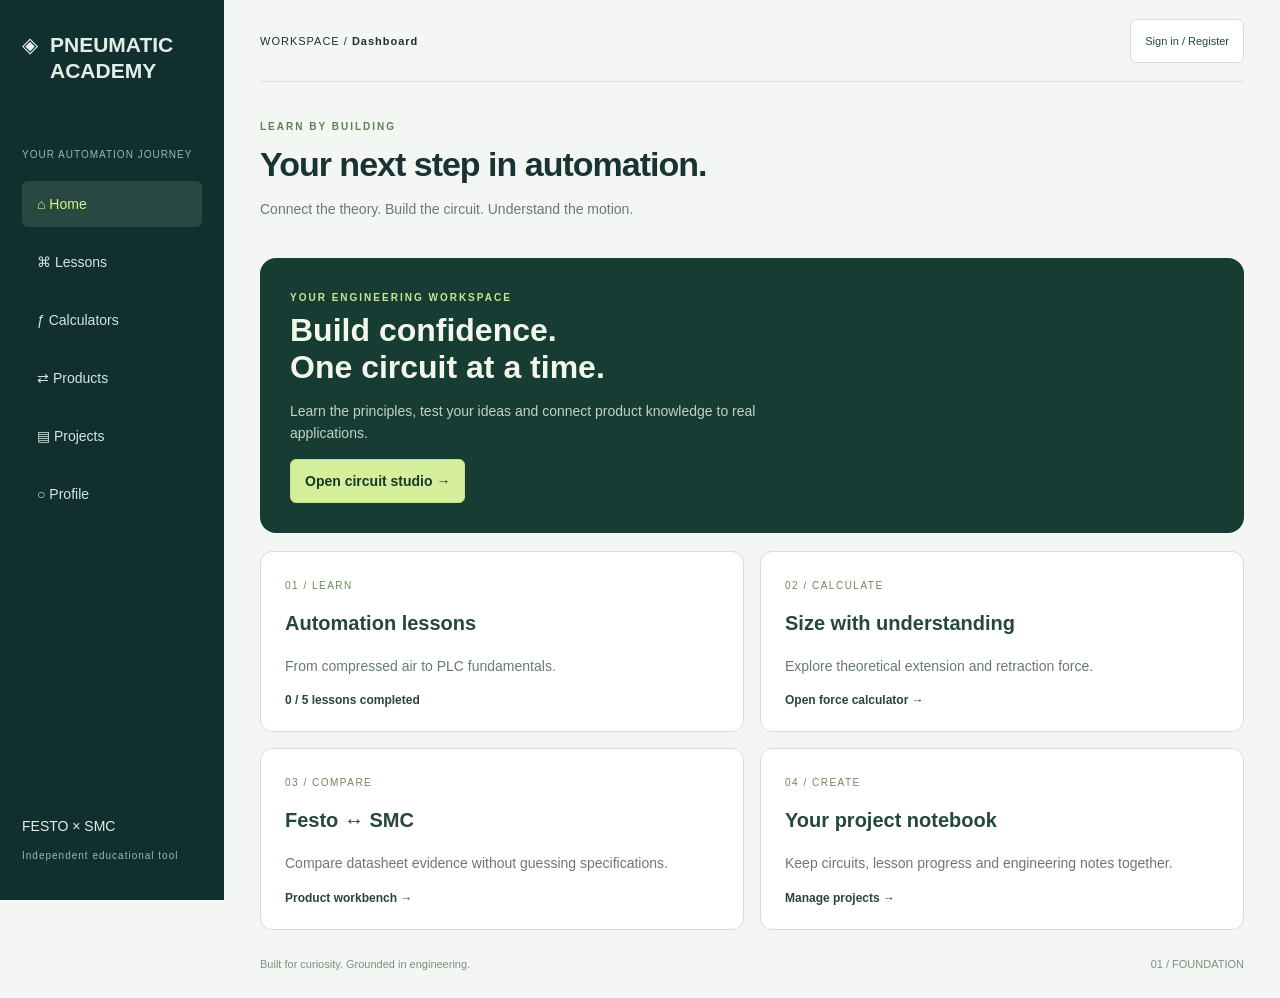
==== web/index.html @ 400bc726 "Add automation academy web app and Android client" ====
<!doctype html><html lang="en"><meta charset="utf-8"><meta name="viewport" content="width=device-width,initial-scale=1"><title>Pneumatic Automation Academy</title><link rel="stylesheet" href="style.css"><body>
<aside><div class="logo">◈ <b>PNEUMATIC<br>ACADEMY</b></div><small>YOUR AUTOMATION JOURNEY</small><nav aria-label="Main navigation"><button data-tab="dashboard">⌂ <span>Home</span></button><button data-tab="learn">⌘ <span>Lessons</span></button><button data-tab="calculators">ƒ <span>Calculators</span></button><button data-tab="compare">⇄ <span>Products</span></button><button data-tab="projects">▤ <span>Projects</span></button><button data-tab="profile">○ <span>Profile</span></button></nav><div class="aside-bottom">FESTO × SMC<br><small>Independent educational tool</small></div></aside>
<main><header><span>WORKSPACE / <b id="crumb">Circuit studio</b></span><button id="account">Sign in / Register</button></header><div class="intro"><span class="eyebrow">LEARN BY BUILDING</span><h1>Your next step in automation.</h1><p>Connect the theory. Build the circuit. Understand the motion.</p></div>
<section id="dashboard" class="tab" hidden><div class="dashboard-hero"><span class="eyebrow">YOUR ENGINEERING WORKSPACE</span><h2>Build confidence.<br>One circuit at a time.</h2><p>Learn the principles, test your ideas and connect product knowledge to real applications.</p><button class="primary" data-go="studio">Open circuit studio →</button></div><div class="dashboard-grid"><button class="dashboard-card" data-go="learn"><span>01 / LEARN</span><h3>Automation lessons</h3><p>From compressed air to PLC fundamentals.</p><strong id="progressCount">0 / 5 lessons completed</strong></button><button class="dashboard-card" data-go="calculators"><span>02 / CALCULATE</span><h3>Size with understanding</h3><p>Explore theoretical extension and retraction force.</p><strong>Open force calculator →</strong></button><button class="dashboard-card" data-go="compare"><span>03 / COMPARE</span><h3>Festo ↔ SMC</h3><p>Compare datasheet evidence without guessing specifications.</p><strong>Product workbench →</strong></button><button class="dashboard-card" data-go="projects"><span>04 / CREATE</span><h3>Your project notebook</h3><p>Keep circuits, lesson progress and engineering notes together.</p><strong>Manage projects →</strong></button></div></section>
<section id="studio" class="tab"><div class="toolbar"><div><h2>Circuit studio</h2><small>Double-acting cylinder · 5/2 solenoid valve</small></div><input id="projectName" maxlength="100" value="My first pneumatic circuit" aria-label="Project name"><button id="save">Save project</button><button id="load">Open</button></div><div class="studio-grid"><div class="panel palette"><h3>Components</h3><p>Drag onto the canvas or click to add.</p><button draggable="true" data-kind="supply">◉ Air supply</button><button draggable="true" data-kind="valve">⇄ 5/2 valve</button><button draggable="true" data-kind="cylinder">▰ Double-acting cylinder</button><hr><h3>Connect ports</h3><p>Click two port labels to connect. Click a line to remove it.</p><button id="example">Load example</button><button id="clear">Clear circuit</button></div><div class="panel canvas-wrap"><div class="canvas-label"><span>LIVE CIRCUIT</span><span id="state">Paused</span></div><svg id="canvas" viewBox="0 0 760 420" aria-label="Interactive pneumatic circuit"></svg><div class="controls"><div class="canvas-pan"><span>Move view</span><button id="panLeft" aria-label="Scroll circuit left">←</button><button id="panRight" aria-label="Scroll circuit right">→</button></div><button id="play" class="primary">▶ Run</button><button id="step">Step</button><button id="reset">Reset</button><label><input id="coil" type="checkbox"> Energise Y1 (24 V DC)</label></div><p class="disclaimer">Simplified educational symbols and state simulation. Motion timing is illustrative; this is not a validated fluid-dynamics model.</p></div><div class="panel inspector"><span class="eyebrow">CIRCUIT COACH</span><h3>Understand each step</h3><div id="feedback"></div><h3>Selected component</h3><div id="details">Select a component to explore its function.</div><button id="remove">Remove selected</button></div></div></section>
<section id="calculators" class="tab" hidden><div class="panel calculator"><div><span class="eyebrow">ENGINEERING TOOLKIT</span><h2>Cylinder force calculator</h2><p>Theoretical force before friction, back pressure and other losses.</p></div><label>Pressure (bar)<input id="pressure" type="number" value="6" min="0" max="20" step="0.1"></label><label>Bore (mm)<input id="bore" type="number" value="32" min="1" max="500"></label><label>Rod (mm)<input id="rod" type="number" value="12" min="0" max="499"></label><div id="force"></div></div><div class="panel"><h3>How the calculation works</h3><p>F = p × A. Convert bar to N/mm² by multiplying by 0.1. Extension area = πD²/4. Retraction area = π(D² − d²)/4.</p><p>For 6 bar, a 32 mm bore and 12 mm rod: extension ≈ 482.5 N and retraction ≈ 414.7 N. These are theoretical forces. Friction, exhaust back pressure and other losses reduce usable force.</p></div></section><section id="learn" class="tab" hidden><div class="panel"><span class="eyebrow">FROM SALES TO ENGINEERING</span><h2>Your learning path</h2><div id="lessons"></div><h3>Quick challenge</h3><p>With a 5/2 valve de-energised, this example connects port 1 → 2. Which cylinder chamber receives air?</p><button id="quizA">Cap end — cylinder extends</button><button id="quizB">Rod end — cylinder retracts</button><p id="quizResult"></p><label>My engineering notes<textarea id="notes" placeholder="Record observations and customer applications…"></textarea></label><p>Lesson progress and notes are included when you save a project.</p></div></section>
<section id="compare" class="tab" hidden><div class="panel"><span class="eyebrow">EVIDENCE BEFORE EQUIVALENCE</span><h2>Festo ↔ SMC product workbench</h2><p>Upload a text datasheet excerpt or enter specifications from a PDF manually. Keep the original source reference. No catalogue specifications are prefilled or inferred.</p><div class="compare-grid" id="products"></div><button id="compareBtn" class="primary">Compare entered evidence</button><div id="comparison"></div><p class="disclaimer">Uploaded text is retained as reference only. These entries are user-supplied and are not independently verified. Verify selection with the manufacturer before purchase or installation.</p></div></section>
<section id="projects" class="tab" hidden><div class="panel"><span class="eyebrow">YOUR ENGINEERING NOTEBOOK</span><h2>Projects &amp; saved notes</h2><p id="currentProject"></p><div class="project-actions"><button id="projectSave" class="primary">Save current workspace</button><button id="projectOpen">Open saved project</button><button data-go="studio">Edit circuit</button><button data-go="learn">Edit notes</button></div><p>Saving includes your circuit, lesson progress, notes, calculator values and product evidence. An existing project with the same name is replaced.</p><label>Project name<input id="mobileProjectName" maxlength="100" aria-label="Saved project name"></label></div></section>
<section id="profile" class="tab" hidden><div class="panel"><span class="eyebrow">YOUR ACCOUNT</span><h2>Profile &amp; connection</h2><p id="profileEmail">Exploring as a guest</p><p id="serverAddress"></p><p id="connectionStatus" role="status"></p><button id="profileLogin" class="primary">Sign in / Create account</button><button id="logout">Sign out</button><p>In the Android app, use Server settings in the top bar to change the backend address. Accounts and projects belong to that server. The server must be reachable to save or load.</p><p>Keep your engineering notes in a saved project before closing the app. This version does not synchronise offline edits.</p></div></section><footer>Built for curiosity. Grounded in engineering. <span>01 / FOUNDATION</span></footer></main>
<dialog id="auth"><form id="authForm"><h2>Welcome to your workspace</h2><label>Email<input id="email" type="email" required autocomplete="username"></label><label>Password<input id="password" type="password" minlength="12" maxlength="256" required autocomplete="current-password"></label><p>Use at least 12 characters.</p><button type="submit" class="primary">Sign in</button><button type="button" id="register">Create account</button><button type="button" id="closeAuth">Close</button><p id="authError"></p></form></dialog><div id="toast" role="status"></div><script src="model.js"></script><script src="app.js"></script></body></html>
---- web/style.css ----
:root{font-family:Inter,Arial,sans-serif;color:#193332;background:#f4f6f3;font-size:14px}*{box-sizing:border-box}body{margin:0;display:flex}aside{width:224px;background:#102f2e;color:#e3eee8;padding:32px 22px;position:fixed;inset:0 auto 0 0}.logo{display:flex;gap:12px;font-size:21px;line-height:1.25;margin-bottom:60px}aside small{font-size:10px;color:#9cb7ac;letter-spacing:1px}nav{display:grid;gap:12px;margin-top:20px}nav button{text-align:left;background:transparent;border:0;color:#d4e5df;padding:15px}nav button.active{background:#284841;color:#d4fa82}.aside-bottom{position:absolute;bottom:32px;line-height:2}main{margin-left:224px;padding:0 36px;width:calc(100% - 224px)}header{height:82px;display:flex;align-items:center;justify-content:space-between;border-bottom:1px solid #dce3dc;font-size:11px;letter-spacing:1px}.intro{padding:35px 0 24px}.eyebrow{font-size:10px;letter-spacing:2px;color:#617e59;font-weight:700}h1{font-size:34px;letter-spacing:-1px;margin:12px 0}p{color:#687a73;line-height:1.6}h2{font-size:20px;margin:8px 0}h3{font-size:14px}button,input,textarea,select{font:inherit}button{cursor:pointer;border:1px solid #d4ded6;border-radius:6px;padding:10px 14px;background:white;color:#25473e}button:hover{background:#e9f0e4}button.primary{background:#d5ee9a;border-color:#c6df8b;color:#19382c;font-weight:bold}input,textarea,select{padding:10px;border:1px solid #d4ded6;border-radius:5px;background:#fff;color:#193332;max-width:100%}input[type=checkbox]{width:auto}label{display:grid;gap:7px;font-size:12px}label:has(input[type=checkbox]){display:flex;align-items:center}textarea{width:100%;min-height:100px}.toolbar{display:flex;gap:10px;align-items:center;margin-bottom:18px}.toolbar>div{margin-right:auto}.toolbar small{color:#75877f}.studio-grid{display:grid;grid-template-columns:170px minmax(300px,1fr) 230px;gap:14px}.panel{background:#fff;border:1px solid #dce3db;border-radius:10px;padding:20px}.palette{padding:16px}.palette button{width:100%;margin-bottom:10px;text-align:left;font-size:12px}.palette p,.inspector p{font-size:12px}.canvas-wrap{padding:0;overflow:hidden}.canvas-label{padding:17px;display:flex;justify-content:space-between;font-size:10px;letter-spacing:1px;border-bottom:1px solid #edf0ea}svg{width:100%;display:block;background-color:#fafbf8;background-image:radial-gradient(#d3ddd1 1px,transparent 1px);background-size:16px 16px;touch-action:none}svg text{font-family:Arial;font-size:12px;user-select:none}svg .node{cursor:grab}svg .port{cursor:crosshair}svg .wire{cursor:pointer}.controls{padding:12px;display:flex;gap:8px;flex-wrap:wrap;border-top:1px solid #edf0ea}.disclaimer{font-size:11px;padding:0 14px;line-height:1.5}.calculator{margin-top:18px;display:flex;align-items:center;gap:22px}.calculator>div:first-child{flex:1}.calculator label{width:105px}#force{min-width:170px;font-weight:bold;line-height:1.8}.good{color:#3b722d}.bad{color:#ae4a36}.compare-grid{display:grid;grid-template-columns:1fr 1fr;gap:24px;margin:22px 0}.product{display:grid;gap:12px}.lesson{border-bottom:1px solid #e5eae1;padding:18px 0}.lesson label{display:flex;align-items:center;font-size:16px}footer{padding:28px 0;color:#7c8d82;font-size:11px}footer span{float:right}dialog{border:1px solid #cedbcb;border-radius:12px;width:420px;padding:28px}dialog label{margin:15px 0}dialog::backdrop{background:#102f2e88}#toast{position:fixed;bottom:25px;right:25px;background:#183c33;color:white;padding:14px;border-radius:6px;display:none}table{border-collapse:collapse;width:100%;margin:18px 0}td,th{text-align:left;padding:10px;border-bottom:1px solid #ddd}button:focus-visible,input:focus-visible{outline:3px solid #8dbb58}[hidden]{display:none!important}@media(max-width:1200px){.studio-grid{grid-template-columns:150px 1fr}.inspector{grid-column:1/-1}.calculator{flex-wrap:wrap}}@media(max-width:760px){aside{position:static;width:auto;padding:15px}.logo{margin:0;font-size:16px}aside>small,.aside-bottom{display:none}nav{display:flex;margin-top:15px;gap:2px}nav button{padding:8px}body{display:block}main{margin:0;width:100%;padding:0 15px}header{height:65px}.intro{padding:25px 0}h1{font-size:27px}.studio-grid{display:block}.panel{margin-bottom:12px}.palette button{width:auto;margin-right:5px}.palette p,.palette hr{display:none}.toolbar{flex-wrap:wrap}.toolbar>div{width:100%}.compare-grid{grid-template-columns:1fr}.calculator{gap:12px}.calculator>div:first-child{flex-basis:100%}}
/* Shared mobile dashboard; existing studio and evidence tools remain available. */
.dashboard-hero{background:#163c34;color:#f2f7e9;border-radius:16px;padding:30px;margin-bottom:18px}.dashboard-hero h2{font-size:32px;line-height:1.15}.dashboard-hero p{color:#c0d4c5;max-width:530px}.dashboard-hero .eyebrow{color:#c9e78d}.dashboard-grid{display:grid;grid-template-columns:1fr 1fr;gap:16px}.dashboard-card{text-align:left;padding:24px;border-radius:12px}.dashboard-card span{font-size:10px;letter-spacing:1.5px;color:#6e875b}.dashboard-card h3{font-size:20px}.dashboard-card strong{font-size:12px}.project-actions{display:flex;gap:10px;flex-wrap:wrap}.calculator{margin-bottom:18px}#comparison{overflow:auto}button{min-height:44px}input:not([type=checkbox]),select,textarea{font-size:16px}input[type=checkbox]{min-width:22px;min-height:22px}dialog{max-width:calc(100vw - 24px);max-height:85dvh;overflow:auto}dialog>button{display:block;width:100%;margin:8px 0}#profileEmail,#serverAddress{overflow-wrap:anywhere}.canvas-wrap{min-width:0}#toast{max-width:calc(100vw - 32px)}
@media(max-width:760px){
 body{padding-bottom:calc(82px + env(safe-area-inset-bottom))}aside{padding:0;background:transparent}aside .logo{display:none}
 nav{position:fixed;bottom:0;left:0;right:0;margin:0;background:#102f2e;z-index:20;padding:6px 3px calc(6px + env(safe-area-inset-bottom));display:grid;grid-template-columns:repeat(6,minmax(0,1fr));gap:0;box-shadow:0 -4px 18px #102f2e15}
 nav button{display:flex;flex-direction:column;align-items:center;justify-content:center;gap:4px;min-height:56px;padding:6px 0;font-size:19px;border-radius:8px}nav button span{font-size:9px;letter-spacing:0;white-space:nowrap}
 main{padding:0 16px}header{gap:12px}header>span{font-size:9px}#account{max-width:52%;overflow:hidden;text-overflow:ellipsis;font-size:12px;white-space:nowrap}
 .intro{padding:24px 0 18px}.intro h1{font-size:26px}.intro p{font-size:13px}.dashboard-hero{padding:24px}.dashboard-hero h2{font-size:29px}.dashboard-grid{gap:10px}.dashboard-card{padding:16px;min-width:0}.dashboard-card h3{font-size:17px}.dashboard-card p{font-size:12px}.dashboard-card strong{font-size:11px}
 .toolbar input{width:100%}.toolbar button{flex:1}.palette{display:flex;flex-wrap:wrap;gap:8px}.palette h3{width:100%;margin:4px 0}.palette button{margin:0;flex:1;min-width:120px}.palette p{display:block;margin:0;width:100%}
 .canvas-wrap{overflow-x:auto}.canvas-wrap svg{width:760px;height:420px;max-width:none}.canvas-label,.controls,.canvas-wrap>.disclaimer{position:sticky;left:0;width:calc(100vw - 34px)}.canvas-label{width:100%}.controls{gap:6px}.controls button{flex:1}.controls label{width:100%;min-height:44px}.calculator label{flex:1;min-width:80px}.calculator #force{width:100%}.compare-grid{gap:20px}.panel{padding:18px}.canvas-wrap{padding:0}footer{line-height:1.6}footer span{float:none;display:block}#toast{bottom:calc(88px + env(safe-area-inset-bottom));right:16px}.tab h2{overflow-wrap:anywhere}#comparison table{min-width:520px}
}
@media(prefers-reduced-motion:reduce){*{scroll-behavior:auto!important}}
.canvas-pan{display:none}@media(max-width:760px){.canvas-pan{display:flex;width:100%;gap:8px;align-items:center;font-size:12px}.canvas-pan span{margin-right:auto}.controls .canvas-pan button{flex:0 0 48px}}
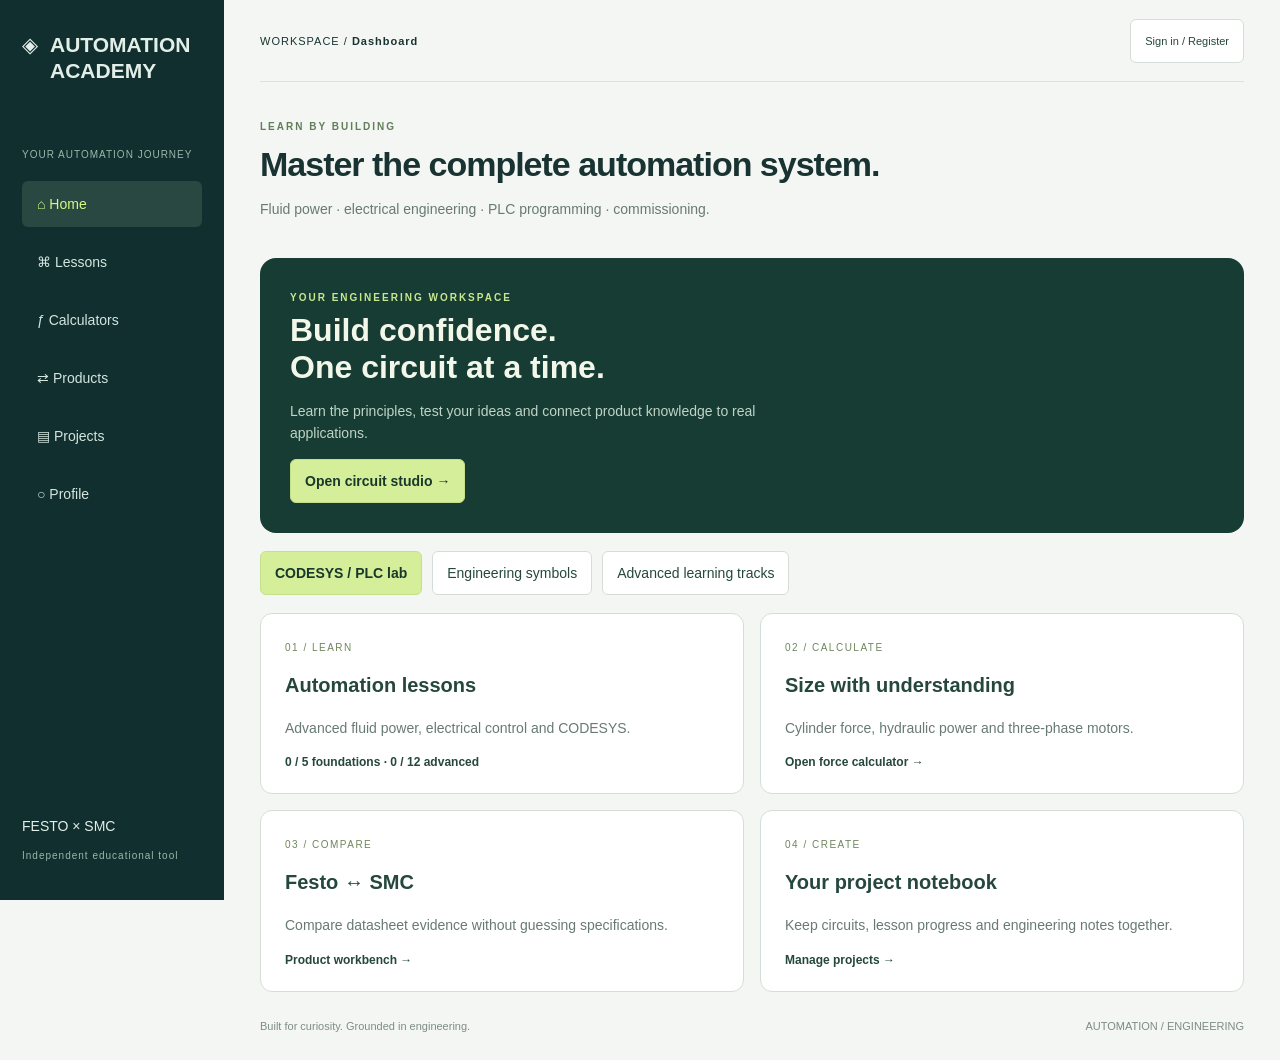
==== commit 4e597c60: "Expand academy with hydraulics electrical engineering and CODESYS labs" ====
--- a/web/index.html
+++ b/web/index.html
@@ -1,10 +1,11 @@
-<!doctype html><html lang="en"><meta charset="utf-8"><meta name="viewport" content="width=device-width,initial-scale=1"><title>Pneumatic Automation Academy</title><link rel="stylesheet" href="style.css"><body>
-<aside><div class="logo">◈ <b>PNEUMATIC<br>ACADEMY</b></div><small>YOUR AUTOMATION JOURNEY</small><nav aria-label="Main navigation"><button data-tab="dashboard">⌂ <span>Home</span></button><button data-tab="learn">⌘ <span>Lessons</span></button><button data-tab="calculators">ƒ <span>Calculators</span></button><button data-tab="compare">⇄ <span>Products</span></button><button data-tab="projects">▤ <span>Projects</span></button><button data-tab="profile">○ <span>Profile</span></button></nav><div class="aside-bottom">FESTO × SMC<br><small>Independent educational tool</small></div></aside>
-<main><header><span>WORKSPACE / <b id="crumb">Circuit studio</b></span><button id="account">Sign in / Register</button></header><div class="intro"><span class="eyebrow">LEARN BY BUILDING</span><h1>Your next step in automation.</h1><p>Connect the theory. Build the circuit. Understand the motion.</p></div>
-<section id="dashboard" class="tab" hidden><div class="dashboard-hero"><span class="eyebrow">YOUR ENGINEERING WORKSPACE</span><h2>Build confidence.<br>One circuit at a time.</h2><p>Learn the principles, test your ideas and connect product knowledge to real applications.</p><button class="primary" data-go="studio">Open circuit studio →</button></div><div class="dashboard-grid"><button class="dashboard-card" data-go="learn"><span>01 / LEARN</span><h3>Automation lessons</h3><p>From compressed air to PLC fundamentals.</p><strong id="progressCount">0 / 5 lessons completed</strong></button><button class="dashboard-card" data-go="calculators"><span>02 / CALCULATE</span><h3>Size with understanding</h3><p>Explore theoretical extension and retraction force.</p><strong>Open force calculator →</strong></button><button class="dashboard-card" data-go="compare"><span>03 / COMPARE</span><h3>Festo ↔ SMC</h3><p>Compare datasheet evidence without guessing specifications.</p><strong>Product workbench →</strong></button><button class="dashboard-card" data-go="projects"><span>04 / CREATE</span><h3>Your project notebook</h3><p>Keep circuits, lesson progress and engineering notes together.</p><strong>Manage projects →</strong></button></div></section>
-<section id="studio" class="tab"><div class="toolbar"><div><h2>Circuit studio</h2><small>Double-acting cylinder · 5/2 solenoid valve</small></div><input id="projectName" maxlength="100" value="My first pneumatic circuit" aria-label="Project name"><button id="save">Save project</button><button id="load">Open</button></div><div class="studio-grid"><div class="panel palette"><h3>Components</h3><p>Drag onto the canvas or click to add.</p><button draggable="true" data-kind="supply">◉ Air supply</button><button draggable="true" data-kind="valve">⇄ 5/2 valve</button><button draggable="true" data-kind="cylinder">▰ Double-acting cylinder</button><hr><h3>Connect ports</h3><p>Click two port labels to connect. Click a line to remove it.</p><button id="example">Load example</button><button id="clear">Clear circuit</button></div><div class="panel canvas-wrap"><div class="canvas-label"><span>LIVE CIRCUIT</span><span id="state">Paused</span></div><svg id="canvas" viewBox="0 0 760 420" aria-label="Interactive pneumatic circuit"></svg><div class="controls"><div class="canvas-pan"><span>Move view</span><button id="panLeft" aria-label="Scroll circuit left">←</button><button id="panRight" aria-label="Scroll circuit right">→</button></div><button id="play" class="primary">▶ Run</button><button id="step">Step</button><button id="reset">Reset</button><label><input id="coil" type="checkbox"> Energise Y1 (24 V DC)</label></div><p class="disclaimer">Simplified educational symbols and state simulation. Motion timing is illustrative; this is not a validated fluid-dynamics model.</p></div><div class="panel inspector"><span class="eyebrow">CIRCUIT COACH</span><h3>Understand each step</h3><div id="feedback"></div><h3>Selected component</h3><div id="details">Select a component to explore its function.</div><button id="remove">Remove selected</button></div></div></section>
-<section id="calculators" class="tab" hidden><div class="panel calculator"><div><span class="eyebrow">ENGINEERING TOOLKIT</span><h2>Cylinder force calculator</h2><p>Theoretical force before friction, back pressure and other losses.</p></div><label>Pressure (bar)<input id="pressure" type="number" value="6" min="0" max="20" step="0.1"></label><label>Bore (mm)<input id="bore" type="number" value="32" min="1" max="500"></label><label>Rod (mm)<input id="rod" type="number" value="12" min="0" max="499"></label><div id="force"></div></div><div class="panel"><h3>How the calculation works</h3><p>F = p × A. Convert bar to N/mm² by multiplying by 0.1. Extension area = πD²/4. Retraction area = π(D² − d²)/4.</p><p>For 6 bar, a 32 mm bore and 12 mm rod: extension ≈ 482.5 N and retraction ≈ 414.7 N. These are theoretical forces. Friction, exhaust back pressure and other losses reduce usable force.</p></div></section><section id="learn" class="tab" hidden><div class="panel"><span class="eyebrow">FROM SALES TO ENGINEERING</span><h2>Your learning path</h2><div id="lessons"></div><h3>Quick challenge</h3><p>With a 5/2 valve de-energised, this example connects port 1 → 2. Which cylinder chamber receives air?</p><button id="quizA">Cap end — cylinder extends</button><button id="quizB">Rod end — cylinder retracts</button><p id="quizResult"></p><label>My engineering notes<textarea id="notes" placeholder="Record observations and customer applications…"></textarea></label><p>Lesson progress and notes are included when you save a project.</p></div></section>
-<section id="compare" class="tab" hidden><div class="panel"><span class="eyebrow">EVIDENCE BEFORE EQUIVALENCE</span><h2>Festo ↔ SMC product workbench</h2><p>Upload a text datasheet excerpt or enter specifications from a PDF manually. Keep the original source reference. No catalogue specifications are prefilled or inferred.</p><div class="compare-grid" id="products"></div><button id="compareBtn" class="primary">Compare entered evidence</button><div id="comparison"></div><p class="disclaimer">Uploaded text is retained as reference only. These entries are user-supplied and are not independently verified. Verify selection with the manufacturer before purchase or installation.</p></div></section>
+<!doctype html><html lang="en"><meta charset="utf-8"><meta name="viewport" content="width=device-width,initial-scale=1"><title>Automation Engineering Academy</title><link rel="stylesheet" href="style.css"><body>
+<aside><div class="logo">◈ <b>AUTOMATION<br>ACADEMY</b></div><small>YOUR AUTOMATION JOURNEY</small><nav aria-label="Main navigation"><button data-tab="dashboard">⌂ <span>Home</span></button><button data-tab="learn">⌘ <span>Lessons</span></button><button data-tab="calculators">ƒ <span>Calculators</span></button><button data-tab="compare">⇄ <span>Products</span></button><button data-tab="projects">▤ <span>Projects</span></button><button data-tab="profile">○ <span>Profile</span></button></nav><div class="aside-bottom">FESTO × SMC<br><small>Independent educational tool</small></div></aside>
+<main><header><span>WORKSPACE / <b id="crumb">Circuit studio</b></span><button id="account">Sign in / Register</button></header><div class="intro"><span class="eyebrow">LEARN BY BUILDING</span><h1>Master the complete automation system.</h1><p>Fluid power · electrical engineering · PLC programming · commissioning.</p></div>
+<section id="dashboard" class="tab" hidden><div class="dashboard-hero"><span class="eyebrow">YOUR ENGINEERING WORKSPACE</span><h2>Build confidence.<br>One circuit at a time.</h2><p>Learn the principles, test your ideas and connect product knowledge to real applications.</p><button class="primary" data-go="studio">Open circuit studio →</button></div><div class="discipline-links"><button class="primary" data-go="plc">CODESYS / PLC lab</button><button data-go="symbols">Engineering symbols</button><button data-go="learn">Advanced learning tracks</button></div><div class="dashboard-grid"><button class="dashboard-card" data-go="learn"><span>01 / LEARN</span><h3>Automation lessons</h3><p>Advanced fluid power, electrical control and CODESYS.</p><strong id="progressCount">0 / 5 lessons completed</strong></button><button class="dashboard-card" data-go="calculators"><span>02 / CALCULATE</span><h3>Size with understanding</h3><p>Cylinder force, hydraulic power and three-phase motors.</p><strong>Open force calculator →</strong></button><button class="dashboard-card" data-go="compare"><span>03 / COMPARE</span><h3>Festo ↔ SMC</h3><p>Compare datasheet evidence without guessing specifications.</p><strong>Product workbench →</strong></button><button class="dashboard-card" data-go="projects"><span>04 / CREATE</span><h3>Your project notebook</h3><p>Keep circuits, lesson progress and engineering notes together.</p><strong>Manage projects →</strong></button></div></section>
+<section id="studio" class="tab"><div class="toolbar"><div><h2>Circuit studio</h2><small>Double-acting cylinder · 5/2 solenoid valve</small></div><input id="projectName" maxlength="100" value="My first pneumatic circuit" aria-label="Project name"><button id="save">Save project</button><button id="load">Open</button></div><div class="studio-grid"><div class="panel palette"><h3>Components</h3><p>Drag onto the canvas or click to add.</p><button draggable="true" data-kind="supply">◉ Air supply</button><button draggable="true" data-kind="valve">⇄ 5/2 valve</button><button draggable="true" data-kind="cylinder">▰ Double-acting cylinder</button><hr><h3>Connect ports</h3><p>Click two port labels to connect. Click a line to remove it.</p><button id="example">Load example</button><button id="clear">Clear circuit</button></div><div class="panel canvas-wrap"><div class="canvas-label"><span>LIVE CIRCUIT</span><span id="state">Paused</span></div><svg id="canvas" viewBox="0 0 760 420" aria-label="Interactive pneumatic circuit"></svg><div class="controls"><div class="canvas-pan"><span>Move view</span><button id="panLeft" aria-label="Scroll circuit left">←</button><button id="panRight" aria-label="Scroll circuit right">→</button></div><button id="play" class="primary">▶ Run</button><button id="step">Step</button><button id="reset">Reset</button><label><input id="coil" type="checkbox"> Energise Y1 (24 V DC)</label></div><p class="disclaimer">Fluid-power schematic drawings and educational state simulation. Motion timing is illustrative; this is not a validated fluid-dynamics model.</p></div><div class="panel inspector"><span class="eyebrow">CIRCUIT COACH</span><h3>Understand each step</h3><div id="feedback"></div><h3>Selected component</h3><div id="details">Select a component to explore its function.</div><button id="remove">Remove selected</button></div></div></section>
+<section id="calculators" class="tab" hidden><div class="panel calculator"><div><span class="eyebrow">ENGINEERING TOOLKIT</span><h2>Cylinder force calculator</h2><p>Theoretical force before friction, back pressure and other losses.</p></div><label>Pressure (bar)<input id="pressure" type="number" value="6" min="0" max="500" step="0.1"></label><label>Bore (mm)<input id="bore" type="number" value="32" min="1" max="500"></label><label>Rod (mm)<input id="rod" type="number" value="12" min="0" max="499"></label><div id="force"></div></div><div class="panel"><h3>How the calculation works</h3><p>F = p × A. Convert bar to N/mm² by multiplying by 0.1. Extension area = πD²/4. Retraction area = π(D² − d²)/4.</p><p>For 6 bar, a 32 mm bore and 12 mm rod: extension ≈ 482.5 N and retraction ≈ 414.7 N. These are theoretical forces. Friction, exhaust back pressure and other losses reduce usable force.</p></div><div class="advanced-calcs"><div class="panel"><span class="eyebrow">HYDRAULIC SYSTEM SIZING</span><h2>Power, force &amp; speed</h2><div class="engineering-fields"><label>Pressure drop (bar)<input id="hydP" type="number" value="150"></label><label>Pump flow (L/min)<input id="hydQ" type="number" value="20"></label><label>Bore (mm)<input id="hydB" type="number" value="50"></label><label>Rod (mm)<input id="hydR" type="number" value="25"></label><label>Overall efficiency (0–1)<input id="hydE" type="number" step="0.01" value="0.85"></label></div><div id="hydResult" class="result-box"></div><p>Ideal actuator force assumes negligible opposing chamber pressure/friction. v = Q/A, with Q converted from L/min to mm³/s. Pfluid = Δp × Q / 600 kW; Pshaft = Pfluid/η. Retraction cap-end return flow can exceed pump flow. This is steady sizing, not transient simulation.</p></div><div class="panel"><span class="eyebrow">ELECTRICAL ENGINEERING</span><h2>Three-phase motor current</h2><div class="engineering-fields"><label>Line voltage (V)<input id="motorV" type="number" value="400"></label><label>Shaft output (kW)<input id="motorP" type="number" value="7.5"></label><label>Power factor (0–1)<input id="motorPf" type="number" step="0.01" value="0.82"></label><label>Efficiency (0–1)<input id="motorE" type="number" step="0.01" value="0.90"></label></div><div id="motorResult" class="result-box"></div><p>Iline = Pshaft × 1000 / (√3 × Vline × PF × η). Balanced sinusoidal steady operation assumed. This does not select cables, overload settings, breakers or VFD input ratings. Confirm nameplate data and protection coordination.</p></div></div></section><section id="learn" class="tab" hidden><div class="panel"><span class="eyebrow">FROM SALES TO ENGINEERING</span><h2>Automation engineering curriculum</h2><details><summary>Foundation refresher (existing lessons)</summary><div id="lessons"></div></details><div class="track-filter"><label>Advanced discipline<select id="lessonTrack"><option>All disciplines</option><option>Pneumatics</option><option>Hydraulics</option><option>Electrical</option><option>PLC / CODESYS</option><option>Integration</option></select></label><span id="advancedProgress"></span></div><div id="advancedLessons"></div><label>Design and commissioning notebook<textarea id="advancedNotes" placeholder="Record assumptions, I/O mappings, state transitions, calculations and fault-injection evidence."></textarea></label><h3>Quick challenge</h3><p>With a 5/2 valve de-energised, this example connects port 1 → 2. Which cylinder chamber receives air?</p><button id="quizA">Cap end — cylinder extends</button><button id="quizB">Rod end — cylinder retracts</button><p id="quizResult"></p><label>My engineering notes<textarea id="notes" placeholder="Record observations and customer applications…"></textarea></label><p>Lesson progress and notes are included when you save a project.</p></div></section>
+<section id="plc" class="tab" hidden><div class="panel"><span class="eyebrow">IEC 61131-3 / CODESYS WORKBENCH</span><h2>Ladder programming &amp; scan lab</h2><p>Edit rungs, compile, then step the program. Contacts use TRUE/FALSE tests; parallel branches mean OR and series contacts mean AND. Physical stop/overload inputs below are TRUE when healthy.</p><div class="lab-inputs"><label><input type="checkbox" id="plcStart"> Start</label><label><input type="checkbox" id="plcStop" checked> Stop circuit healthy</label><label><input type="checkbox" id="plcOverload" checked> Overload healthy</label><label>Scan (ms)<input id="scanMs" type="number" min="1" max="1000" value="100"></label></div><div id="rungEditor" class="rung-editor"></div><div class="lab-controls"><button id="addRung">Add rung</button><button id="compilePlc">Compile / reset runtime</button><button id="scanPlc" class="primary">Single scan</button><button id="runPlc">Run scans</button><button id="resetPlc">Reset example</button></div><p id="plcError" role="status"></p><div class="ladder-scroll"><svg id="ladder" viewBox="0 0 1100 600" aria-label="Ladder logic with live rung state"></svg></div><div id="plcTrace"></div><h3>Equivalent Structured Text</h3><p>Generated for CODESYS-style IEC boolean logic and TON instances. Paste declarations and implementation into a new standard PLC_PRG POU; map inputs separately. Download a fuller <a href="examples/AutomationCell.st" download>state-machine example</a>. Neither example has been compiled in CODESYS here.</p><pre id="stCode"></pre><p>Teaching runtime: boolean tags, AND/OR/NOT, COIL, SET, RESET and non-retentive TON only. It is not a general ST interpreter or a PLC emulator. Run advances one simulated scan every 100 ms of wall time; the configured scan interval controls simulated time. Green paths show the last executed scan. Inputs are sampled once per simulated scan; rungs execute top-to-bottom. The first TRUE call starts a timer at ET=0. Runtime state resets when you compile or load a project; your program and inputs are saved.</p><p>Ordinary PLC permissive logic is not a safety-rated stop function. There is no connection to machinery.</p></div></section>
+<section id="symbols" class="tab" hidden><div class="panel"><span class="eyebrow">READ THE SCHEMATIC</span><h2>Engineering symbol library</h2><label>Find a symbol<input id="symbolSearch" placeholder="Try valve, motor, contact or hydraulics"></label><p>Original vector drawings use conventional ISO 1219 fluid-power and IEC-style electrical/ladder notation. They replace decorative component icons in the studio and show state boxes, flow directions, actuation and contact logic. They are educational drawings, not a certified standards library or complete production CAD schematics.</p><div id="symbolLibrary" class="symbol-grid"></div><p>Reference standards: ISO 1219-1/-2, IEC 60617 and IEC 61131-3. Consult the applicable edition and project drawing conventions. Further reading: <a href="https://www.iso.org/" target="_blank" rel="noopener">ISO</a>, <a href="https://std.iec.ch/iec60617" target="_blank" rel="noopener">IEC symbol database</a>, <a href="https://content.helpme-codesys.com/" target="_blank" rel="noopener">CODESYS documentation</a>.</p></div></section><section id="compare" class="tab" hidden><div class="panel"><span class="eyebrow">EVIDENCE BEFORE EQUIVALENCE</span><h2>Festo ↔ SMC product workbench</h2><p>Upload a text datasheet excerpt or enter specifications from a PDF manually. Keep the original source reference. No catalogue specifications are prefilled or inferred.</p><div class="compare-grid" id="products"></div><button id="compareBtn" class="primary">Compare entered evidence</button><div id="comparison"></div><p class="disclaimer">Uploaded text is retained as reference only. These entries are user-supplied and are not independently verified. Verify selection with the manufacturer before purchase or installation.</p></div></section>
 <section id="projects" class="tab" hidden><div class="panel"><span class="eyebrow">YOUR ENGINEERING NOTEBOOK</span><h2>Projects &amp; saved notes</h2><p id="currentProject"></p><div class="project-actions"><button id="projectSave" class="primary">Save current workspace</button><button id="projectOpen">Open saved project</button><button data-go="studio">Edit circuit</button><button data-go="learn">Edit notes</button></div><p>Saving includes your circuit, lesson progress, notes, calculator values and product evidence. An existing project with the same name is replaced.</p><label>Project name<input id="mobileProjectName" maxlength="100" aria-label="Saved project name"></label></div></section>
-<section id="profile" class="tab" hidden><div class="panel"><span class="eyebrow">YOUR ACCOUNT</span><h2>Profile &amp; connection</h2><p id="profileEmail">Exploring as a guest</p><p id="serverAddress"></p><p id="connectionStatus" role="status"></p><button id="profileLogin" class="primary">Sign in / Create account</button><button id="logout">Sign out</button><p>In the Android app, use Server settings in the top bar to change the backend address. Accounts and projects belong to that server. The server must be reachable to save or load.</p><p>Keep your engineering notes in a saved project before closing the app. This version does not synchronise offline edits.</p></div></section><footer>Built for curiosity. Grounded in engineering. <span>01 / FOUNDATION</span></footer></main>
-<dialog id="auth"><form id="authForm"><h2>Welcome to your workspace</h2><label>Email<input id="email" type="email" required autocomplete="username"></label><label>Password<input id="password" type="password" minlength="12" maxlength="256" required autocomplete="current-password"></label><p>Use at least 12 characters.</p><button type="submit" class="primary">Sign in</button><button type="button" id="register">Create account</button><button type="button" id="closeAuth">Close</button><p id="authError"></p></form></dialog><div id="toast" role="status"></div><script src="model.js"></script><script src="app.js"></script></body></html>
+<section id="profile" class="tab" hidden><div class="panel"><span class="eyebrow">YOUR ACCOUNT</span><h2>Profile &amp; connection</h2><p id="profileEmail">Exploring as a guest</p><p id="serverAddress"></p><p id="connectionStatus" role="status"></p><button id="profileLogin" class="primary">Sign in / Create account</button><button id="logout">Sign out</button><p>In the Android app, use Server settings in the top bar to change the backend address. Accounts and projects belong to that server. The server must be reachable to save or load.</p><p>Keep your engineering notes in a saved project before closing the app. This version does not synchronise offline edits.</p></div></section><footer>Built for curiosity. Grounded in engineering. <span>AUTOMATION / ENGINEERING</span></footer></main>
+<dialog id="auth"><form id="authForm"><h2>Welcome to your workspace</h2><label>Email<input id="email" type="email" required autocomplete="username"></label><label>Password<input id="password" type="password" minlength="12" maxlength="256" required autocomplete="current-password"></label><p>Use at least 12 characters.</p><button type="submit" class="primary">Sign in</button><button type="button" id="register">Create account</button><button type="button" id="closeAuth">Close</button><p id="authError"></p></form></dialog><div id="toast" role="status"></div><script src="model.js"></script><script src="automation-model.js"></script><script src="curriculum.js"></script><script src="symbols.js"></script><script src="app.js"></script><script src="advanced.js"></script></body></html>
--- a/web/style.css
+++ b/web/style.css
@@ -12,3 +12,5 @@
 }
 @media(prefers-reduced-motion:reduce){*{scroll-behavior:auto!important}}
 .canvas-pan{display:none}@media(max-width:760px){.canvas-pan{display:flex;width:100%;gap:8px;align-items:center;font-size:12px}.canvas-pan span{margin-right:auto}.controls .canvas-pan button{flex:0 0 48px}}
+.technical-symbol{background:white!important;background-image:none!important;width:100%;height:120px;touch-action:auto}.technical-symbol text{fill:currentColor;stroke:none;font-size:12px}.technical-symbol .arrow{fill:currentColor;stroke:none}.discipline-links{display:flex;gap:10px;flex-wrap:wrap;margin:18px 0}.symbol-grid{display:grid;grid-template-columns:repeat(auto-fit,minmax(240px,1fr));gap:14px}.symbol-card{border:1px solid #dce3db;border-radius:8px;padding:16px}.symbol-card h3{margin-bottom:4px}.symbol-card small{color:#607b55}.symbol-card p{font-size:13px}.advanced-lesson{border-top:1px solid #dae2d7;padding:20px 0}.advanced-lesson summary{cursor:pointer;font-weight:bold;font-size:17px;line-height:1.6}.advanced-lesson p{max-width:900px}.lesson-assessment{background:#f0f5e8;border-radius:8px;padding:18px}.lesson-assessment textarea{margin:10px 0}.lab-inputs{display:flex;gap:18px;flex-wrap:wrap;margin:20px 0}.lab-inputs label{display:flex;align-items:center;gap:8px}.rung-editor{overflow:auto}.rung-row{display:grid;grid-template-columns:65px 110px 130px minmax(280px,1fr) 110px;gap:8px;align-items:end;margin:12px 0}.rung-row input{width:100%}.lab-controls{display:flex;gap:8px;flex-wrap:wrap;margin:18px 0}.ladder-scroll{overflow:auto;background:#fafcf7;border:1px solid #dae2d7;border-radius:6px}.ladder-scroll svg{background:none;min-width:760px;touch-action:pan-x pan-y}pre{overflow:auto;white-space:pre;padding:18px;background:#102f2e;color:#e2f3cb;border-radius:8px;font-size:12px;line-height:1.6}.result-box{white-space:pre-line;line-height:1.8;background:#eff5e6;padding:16px;border-radius:8px;margin:16px 0}.advanced-calcs{display:grid;grid-template-columns:1fr 1fr;gap:16px}.engineering-fields{display:grid;grid-template-columns:1fr 1fr;gap:12px}.track-filter{display:flex;gap:12px;flex-wrap:wrap;align-items:center;margin:20px 0}.track-filter select{min-width:180px}#plcTrace table{font-size:12px}#plcTrace{overflow:auto}#plcError{color:#a63f28;white-space:pre-wrap}#advancedNotes{min-height:140px}@media(max-width:900px){.advanced-calcs{grid-template-columns:1fr}}@media(max-width:760px){.discipline-links button{flex:1;min-width:120px}.symbol-grid{grid-template-columns:1fr}.lab-controls button{flex:1}.rung-row{min-width:750px}.engineering-fields{gap:10px}.technical-symbol{width:100%!important;max-width:100%!important;height:120px!important}}
+.advanced-calcs{grid-template-columns:repeat(2,minmax(0,1fr))}.engineering-fields{grid-template-columns:repeat(2,minmax(0,1fr))}.engineering-fields label,.engineering-fields input,.advanced-calcs .panel{min-width:0}.engineering-fields input{width:100%}.panel{min-width:0}@media(max-width:900px){.advanced-calcs{grid-template-columns:minmax(0,1fr)}}
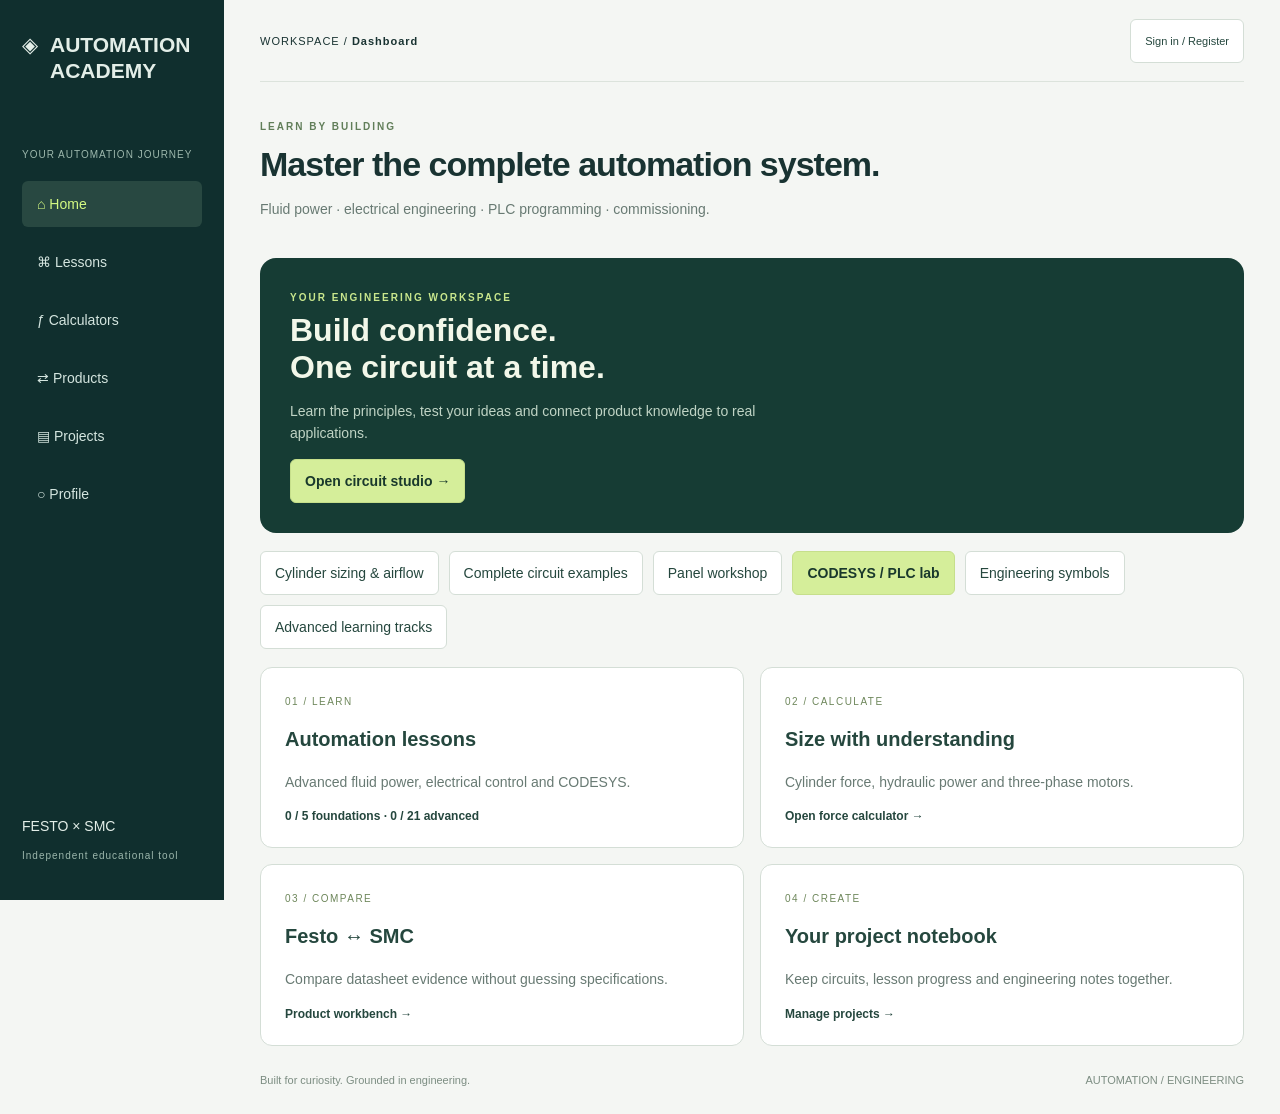
==== commit 9447b963: "Release standalone V2 engineering sizing circuit examples and panel workshop" ====
--- a/web/index.html
+++ b/web/index.html
@@ -1,11 +1,11 @@
 <!doctype html><html lang="en"><meta charset="utf-8"><meta name="viewport" content="width=device-width,initial-scale=1"><title>Automation Engineering Academy</title><link rel="stylesheet" href="style.css"><body>
 <aside><div class="logo">◈ <b>AUTOMATION<br>ACADEMY</b></div><small>YOUR AUTOMATION JOURNEY</small><nav aria-label="Main navigation"><button data-tab="dashboard">⌂ <span>Home</span></button><button data-tab="learn">⌘ <span>Lessons</span></button><button data-tab="calculators">ƒ <span>Calculators</span></button><button data-tab="compare">⇄ <span>Products</span></button><button data-tab="projects">▤ <span>Projects</span></button><button data-tab="profile">○ <span>Profile</span></button></nav><div class="aside-bottom">FESTO × SMC<br><small>Independent educational tool</small></div></aside>
 <main><header><span>WORKSPACE / <b id="crumb">Circuit studio</b></span><button id="account">Sign in / Register</button></header><div class="intro"><span class="eyebrow">LEARN BY BUILDING</span><h1>Master the complete automation system.</h1><p>Fluid power · electrical engineering · PLC programming · commissioning.</p></div>
-<section id="dashboard" class="tab" hidden><div class="dashboard-hero"><span class="eyebrow">YOUR ENGINEERING WORKSPACE</span><h2>Build confidence.<br>One circuit at a time.</h2><p>Learn the principles, test your ideas and connect product knowledge to real applications.</p><button class="primary" data-go="studio">Open circuit studio →</button></div><div class="discipline-links"><button class="primary" data-go="plc">CODESYS / PLC lab</button><button data-go="symbols">Engineering symbols</button><button data-go="learn">Advanced learning tracks</button></div><div class="dashboard-grid"><button class="dashboard-card" data-go="learn"><span>01 / LEARN</span><h3>Automation lessons</h3><p>Advanced fluid power, electrical control and CODESYS.</p><strong id="progressCount">0 / 5 lessons completed</strong></button><button class="dashboard-card" data-go="calculators"><span>02 / CALCULATE</span><h3>Size with understanding</h3><p>Cylinder force, hydraulic power and three-phase motors.</p><strong>Open force calculator →</strong></button><button class="dashboard-card" data-go="compare"><span>03 / COMPARE</span><h3>Festo ↔ SMC</h3><p>Compare datasheet evidence without guessing specifications.</p><strong>Product workbench →</strong></button><button class="dashboard-card" data-go="projects"><span>04 / CREATE</span><h3>Your project notebook</h3><p>Keep circuits, lesson progress and engineering notes together.</p><strong>Manage projects →</strong></button></div></section>
+<section id="dashboard" class="tab" hidden><div class="dashboard-hero"><span class="eyebrow">YOUR ENGINEERING WORKSPACE</span><h2>Build confidence.<br>One circuit at a time.</h2><p>Learn the principles, test your ideas and connect product knowledge to real applications.</p><button class="primary" data-go="studio">Open circuit studio →</button></div><div class="discipline-links"><button data-go="sizing">Cylinder sizing &amp; airflow</button><button data-go="circuits">Complete circuit examples</button><button data-go="panels">Panel workshop</button><button class="primary" data-go="plc">CODESYS / PLC lab</button><button data-go="symbols">Engineering symbols</button><button data-go="learn">Advanced learning tracks</button></div><div class="dashboard-grid"><button class="dashboard-card" data-go="learn"><span>01 / LEARN</span><h3>Automation lessons</h3><p>Advanced fluid power, electrical control and CODESYS.</p><strong id="progressCount">0 / 5 lessons completed</strong></button><button class="dashboard-card" data-go="calculators"><span>02 / CALCULATE</span><h3>Size with understanding</h3><p>Cylinder force, hydraulic power and three-phase motors.</p><strong>Open force calculator →</strong></button><button class="dashboard-card" data-go="compare"><span>03 / COMPARE</span><h3>Festo ↔ SMC</h3><p>Compare datasheet evidence without guessing specifications.</p><strong>Product workbench →</strong></button><button class="dashboard-card" data-go="projects"><span>04 / CREATE</span><h3>Your project notebook</h3><p>Keep circuits, lesson progress and engineering notes together.</p><strong>Manage projects →</strong></button></div></section>
 <section id="studio" class="tab"><div class="toolbar"><div><h2>Circuit studio</h2><small>Double-acting cylinder · 5/2 solenoid valve</small></div><input id="projectName" maxlength="100" value="My first pneumatic circuit" aria-label="Project name"><button id="save">Save project</button><button id="load">Open</button></div><div class="studio-grid"><div class="panel palette"><h3>Components</h3><p>Drag onto the canvas or click to add.</p><button draggable="true" data-kind="supply">◉ Air supply</button><button draggable="true" data-kind="valve">⇄ 5/2 valve</button><button draggable="true" data-kind="cylinder">▰ Double-acting cylinder</button><hr><h3>Connect ports</h3><p>Click two port labels to connect. Click a line to remove it.</p><button id="example">Load example</button><button id="clear">Clear circuit</button></div><div class="panel canvas-wrap"><div class="canvas-label"><span>LIVE CIRCUIT</span><span id="state">Paused</span></div><svg id="canvas" viewBox="0 0 760 420" aria-label="Interactive pneumatic circuit"></svg><div class="controls"><div class="canvas-pan"><span>Move view</span><button id="panLeft" aria-label="Scroll circuit left">←</button><button id="panRight" aria-label="Scroll circuit right">→</button></div><button id="play" class="primary">▶ Run</button><button id="step">Step</button><button id="reset">Reset</button><label><input id="coil" type="checkbox"> Energise Y1 (24 V DC)</label></div><p class="disclaimer">Fluid-power schematic drawings and educational state simulation. Motion timing is illustrative; this is not a validated fluid-dynamics model.</p></div><div class="panel inspector"><span class="eyebrow">CIRCUIT COACH</span><h3>Understand each step</h3><div id="feedback"></div><h3>Selected component</h3><div id="details">Select a component to explore its function.</div><button id="remove">Remove selected</button></div></div></section>
-<section id="calculators" class="tab" hidden><div class="panel calculator"><div><span class="eyebrow">ENGINEERING TOOLKIT</span><h2>Cylinder force calculator</h2><p>Theoretical force before friction, back pressure and other losses.</p></div><label>Pressure (bar)<input id="pressure" type="number" value="6" min="0" max="500" step="0.1"></label><label>Bore (mm)<input id="bore" type="number" value="32" min="1" max="500"></label><label>Rod (mm)<input id="rod" type="number" value="12" min="0" max="499"></label><div id="force"></div></div><div class="panel"><h3>How the calculation works</h3><p>F = p × A. Convert bar to N/mm² by multiplying by 0.1. Extension area = πD²/4. Retraction area = π(D² − d²)/4.</p><p>For 6 bar, a 32 mm bore and 12 mm rod: extension ≈ 482.5 N and retraction ≈ 414.7 N. These are theoretical forces. Friction, exhaust back pressure and other losses reduce usable force.</p></div><div class="advanced-calcs"><div class="panel"><span class="eyebrow">HYDRAULIC SYSTEM SIZING</span><h2>Power, force &amp; speed</h2><div class="engineering-fields"><label>Pressure drop (bar)<input id="hydP" type="number" value="150"></label><label>Pump flow (L/min)<input id="hydQ" type="number" value="20"></label><label>Bore (mm)<input id="hydB" type="number" value="50"></label><label>Rod (mm)<input id="hydR" type="number" value="25"></label><label>Overall efficiency (0–1)<input id="hydE" type="number" step="0.01" value="0.85"></label></div><div id="hydResult" class="result-box"></div><p>Ideal actuator force assumes negligible opposing chamber pressure/friction. v = Q/A, with Q converted from L/min to mm³/s. Pfluid = Δp × Q / 600 kW; Pshaft = Pfluid/η. Retraction cap-end return flow can exceed pump flow. This is steady sizing, not transient simulation.</p></div><div class="panel"><span class="eyebrow">ELECTRICAL ENGINEERING</span><h2>Three-phase motor current</h2><div class="engineering-fields"><label>Line voltage (V)<input id="motorV" type="number" value="400"></label><label>Shaft output (kW)<input id="motorP" type="number" value="7.5"></label><label>Power factor (0–1)<input id="motorPf" type="number" step="0.01" value="0.82"></label><label>Efficiency (0–1)<input id="motorE" type="number" step="0.01" value="0.90"></label></div><div id="motorResult" class="result-box"></div><p>Iline = Pshaft × 1000 / (√3 × Vline × PF × η). Balanced sinusoidal steady operation assumed. This does not select cables, overload settings, breakers or VFD input ratings. Confirm nameplate data and protection coordination.</p></div></div></section><section id="learn" class="tab" hidden><div class="panel"><span class="eyebrow">FROM SALES TO ENGINEERING</span><h2>Automation engineering curriculum</h2><details><summary>Foundation refresher (existing lessons)</summary><div id="lessons"></div></details><div class="track-filter"><label>Advanced discipline<select id="lessonTrack"><option>All disciplines</option><option>Pneumatics</option><option>Hydraulics</option><option>Electrical</option><option>PLC / CODESYS</option><option>Integration</option></select></label><span id="advancedProgress"></span></div><div id="advancedLessons"></div><label>Design and commissioning notebook<textarea id="advancedNotes" placeholder="Record assumptions, I/O mappings, state transitions, calculations and fault-injection evidence."></textarea></label><h3>Quick challenge</h3><p>With a 5/2 valve de-energised, this example connects port 1 → 2. Which cylinder chamber receives air?</p><button id="quizA">Cap end — cylinder extends</button><button id="quizB">Rod end — cylinder retracts</button><p id="quizResult"></p><label>My engineering notes<textarea id="notes" placeholder="Record observations and customer applications…"></textarea></label><p>Lesson progress and notes are included when you save a project.</p></div></section>
-<section id="plc" class="tab" hidden><div class="panel"><span class="eyebrow">IEC 61131-3 / CODESYS WORKBENCH</span><h2>Ladder programming &amp; scan lab</h2><p>Edit rungs, compile, then step the program. Contacts use TRUE/FALSE tests; parallel branches mean OR and series contacts mean AND. Physical stop/overload inputs below are TRUE when healthy.</p><div class="lab-inputs"><label><input type="checkbox" id="plcStart"> Start</label><label><input type="checkbox" id="plcStop" checked> Stop circuit healthy</label><label><input type="checkbox" id="plcOverload" checked> Overload healthy</label><label>Scan (ms)<input id="scanMs" type="number" min="1" max="1000" value="100"></label></div><div id="rungEditor" class="rung-editor"></div><div class="lab-controls"><button id="addRung">Add rung</button><button id="compilePlc">Compile / reset runtime</button><button id="scanPlc" class="primary">Single scan</button><button id="runPlc">Run scans</button><button id="resetPlc">Reset example</button></div><p id="plcError" role="status"></p><div class="ladder-scroll"><svg id="ladder" viewBox="0 0 1100 600" aria-label="Ladder logic with live rung state"></svg></div><div id="plcTrace"></div><h3>Equivalent Structured Text</h3><p>Generated for CODESYS-style IEC boolean logic and TON instances. Paste declarations and implementation into a new standard PLC_PRG POU; map inputs separately. Download a fuller <a href="examples/AutomationCell.st" download>state-machine example</a>. Neither example has been compiled in CODESYS here.</p><pre id="stCode"></pre><p>Teaching runtime: boolean tags, AND/OR/NOT, COIL, SET, RESET and non-retentive TON only. It is not a general ST interpreter or a PLC emulator. Run advances one simulated scan every 100 ms of wall time; the configured scan interval controls simulated time. Green paths show the last executed scan. Inputs are sampled once per simulated scan; rungs execute top-to-bottom. The first TRUE call starts a timer at ET=0. Runtime state resets when you compile or load a project; your program and inputs are saved.</p><p>Ordinary PLC permissive logic is not a safety-rated stop function. There is no connection to machinery.</p></div></section>
+<section id="sizing" class="tab" hidden></section><section id="circuits" class="tab" hidden></section><section id="panels" class="tab" hidden></section><section id="calculators" class="tab" hidden><div class="discipline-links"><button data-go="sizing">V2 cylinder / air worksheet</button><button data-go="panels">Panel pre-sizing</button></div><div class="panel calculator"><div><span class="eyebrow">ENGINEERING TOOLKIT</span><h2>Cylinder force calculator</h2><p>Theoretical force before friction, back pressure and other losses.</p></div><label>Pressure (bar)<input id="pressure" type="number" value="6" min="0" max="500" step="0.1"></label><label>Bore (mm)<input id="bore" type="number" value="32" min="1" max="500"></label><label>Rod (mm)<input id="rod" type="number" value="12" min="0" max="499"></label><div id="force"></div></div><div class="panel"><h3>How the calculation works</h3><p>F = p × A. Convert bar to N/mm² by multiplying by 0.1. Extension area = πD²/4. Retraction area = π(D² − d²)/4.</p><p>For 6 bar, a 32 mm bore and 12 mm rod: extension ≈ 482.5 N and retraction ≈ 414.7 N. These are theoretical forces. Friction, exhaust back pressure and other losses reduce usable force.</p></div><div class="advanced-calcs"><div class="panel"><span class="eyebrow">HYDRAULIC SYSTEM SIZING</span><h2>Power, force &amp; speed</h2><div class="engineering-fields"><label>Pressure drop (bar)<input id="hydP" type="number" value="150"></label><label>Pump flow (L/min)<input id="hydQ" type="number" value="20"></label><label>Bore (mm)<input id="hydB" type="number" value="50"></label><label>Rod (mm)<input id="hydR" type="number" value="25"></label><label>Overall efficiency (0–1)<input id="hydE" type="number" step="0.01" value="0.85"></label></div><div id="hydResult" class="result-box"></div><p>Ideal actuator force assumes negligible opposing chamber pressure/friction. v = Q/A, with Q converted from L/min to mm³/s. Pfluid = Δp × Q / 600 kW; Pshaft = Pfluid/η. Retraction cap-end return flow can exceed pump flow. This is steady sizing, not transient simulation.</p></div><div class="panel"><span class="eyebrow">ELECTRICAL ENGINEERING</span><h2>Three-phase motor current</h2><div class="engineering-fields"><label>Line voltage (V)<input id="motorV" type="number" value="400"></label><label>Shaft output (kW)<input id="motorP" type="number" value="7.5"></label><label>Power factor (0–1)<input id="motorPf" type="number" step="0.01" value="0.82"></label><label>Efficiency (0–1)<input id="motorE" type="number" step="0.01" value="0.90"></label></div><div id="motorResult" class="result-box"></div><p>Iline = Pshaft × 1000 / (√3 × Vline × PF × η). Balanced sinusoidal steady operation assumed. This does not select cables, overload settings, breakers or VFD input ratings. Confirm nameplate data and protection coordination.</p></div></div></section><section id="learn" class="tab" hidden><div class="panel"><span class="eyebrow">FROM SALES TO ENGINEERING</span><h2>Automation engineering curriculum</h2><details><summary>Foundation refresher (existing lessons)</summary><div id="lessons"></div></details><div class="track-filter"><label>Advanced discipline<select id="lessonTrack"><option>All disciplines</option><option>Pneumatics</option><option>Hydraulics</option><option>Electrical</option><option>PLC / CODESYS</option><option>Integration</option></select></label><span id="advancedProgress"></span></div><div id="advancedLessons"></div><label>Design and commissioning notebook<textarea id="advancedNotes" placeholder="Record assumptions, I/O mappings, state transitions, calculations and fault-injection evidence."></textarea></label><h3>Quick challenge</h3><p>With a 5/2 valve de-energised, this example connects port 1 → 2. Which cylinder chamber receives air?</p><button id="quizA">Cap end — cylinder extends</button><button id="quizB">Rod end — cylinder retracts</button><p id="quizResult"></p><label>My engineering notes<textarea id="notes" placeholder="Record observations and customer applications…"></textarea></label><p>Lesson progress and notes are included when you save a project.</p></div></section>
+<section id="plc" class="tab" hidden><div class="panel"><span class="eyebrow">IEC 61131-3 / CODESYS WORKBENCH</span><h2>Ladder programming &amp; scan lab</h2><p>Edit rungs, compile, then step the program. Contacts use TRUE/FALSE tests; parallel branches mean OR and series contacts mean AND. Physical stop/overload inputs below are TRUE when healthy.</p><div id="plcExamplesHost"></div><div class="lab-inputs"><label><input type="checkbox" id="plcStart"> Start</label><label><input type="checkbox" id="plcStop" checked> Stop circuit healthy</label><label><input type="checkbox" id="plcOverload" checked> Overload healthy</label><label><input id="plcReset" type="checkbox"> Reset</label><label><input id="plcExtended" type="checkbox"> Extended</label><label><input id="plcRetracted" type="checkbox" checked> Retracted</label><label><input id="plcPressure" type="checkbox" checked> Pressure OK</label><label><input id="plcPart" type="checkbox"> Part present</label><label><input id="plcReverse" type="checkbox"> Reverse request</label><label>Scan (ms)<input id="scanMs" type="number" min="1" max="1000" value="100"></label></div><div id="rungEditor" class="rung-editor"></div><div class="lab-controls"><button id="addRung">Add rung</button><button id="compilePlc">Compile / reset runtime</button><button id="scanPlc" class="primary">Single scan</button><button id="runPlc">Run scans</button><button id="resetPlc">Reset example</button></div><p id="plcError" role="status"></p><div class="ladder-scroll"><svg id="ladder" viewBox="0 0 1100 600" aria-label="Ladder logic with live rung state"></svg></div><div id="plcTrace"></div><h3>Equivalent Structured Text</h3><p>Generated for CODESYS-style IEC boolean logic and TON instances. Paste declarations and implementation into a new standard PLC_PRG POU; map inputs separately. Download a fuller <a href="examples/AutomationCell.st" download>state-machine example</a>. Neither example has been compiled in CODESYS here.</p><pre id="stCode"></pre><p>Teaching runtime: boolean tags, AND/OR/NOT, COIL, SET, RESET and non-retentive TON only. It is not a general ST interpreter or a PLC emulator. Run advances one simulated scan every 100 ms of wall time; the configured scan interval controls simulated time. Green paths show the last executed scan. Inputs are sampled once per simulated scan; rungs execute top-to-bottom. The first TRUE call starts a timer at ET=0. Runtime state resets when you compile or load a project; your program and inputs are saved.</p><p>Ordinary PLC permissive logic is not a safety-rated stop function. There is no connection to machinery.</p></div></section>
 <section id="symbols" class="tab" hidden><div class="panel"><span class="eyebrow">READ THE SCHEMATIC</span><h2>Engineering symbol library</h2><label>Find a symbol<input id="symbolSearch" placeholder="Try valve, motor, contact or hydraulics"></label><p>Original vector drawings use conventional ISO 1219 fluid-power and IEC-style electrical/ladder notation. They replace decorative component icons in the studio and show state boxes, flow directions, actuation and contact logic. They are educational drawings, not a certified standards library or complete production CAD schematics.</p><div id="symbolLibrary" class="symbol-grid"></div><p>Reference standards: ISO 1219-1/-2, IEC 60617 and IEC 61131-3. Consult the applicable edition and project drawing conventions. Further reading: <a href="https://www.iso.org/" target="_blank" rel="noopener">ISO</a>, <a href="https://std.iec.ch/iec60617" target="_blank" rel="noopener">IEC symbol database</a>, <a href="https://content.helpme-codesys.com/" target="_blank" rel="noopener">CODESYS documentation</a>.</p></div></section><section id="compare" class="tab" hidden><div class="panel"><span class="eyebrow">EVIDENCE BEFORE EQUIVALENCE</span><h2>Festo ↔ SMC product workbench</h2><p>Upload a text datasheet excerpt or enter specifications from a PDF manually. Keep the original source reference. No catalogue specifications are prefilled or inferred.</p><div class="compare-grid" id="products"></div><button id="compareBtn" class="primary">Compare entered evidence</button><div id="comparison"></div><p class="disclaimer">Uploaded text is retained as reference only. These entries are user-supplied and are not independently verified. Verify selection with the manufacturer before purchase or installation.</p></div></section>
-<section id="projects" class="tab" hidden><div class="panel"><span class="eyebrow">YOUR ENGINEERING NOTEBOOK</span><h2>Projects &amp; saved notes</h2><p id="currentProject"></p><div class="project-actions"><button id="projectSave" class="primary">Save current workspace</button><button id="projectOpen">Open saved project</button><button data-go="studio">Edit circuit</button><button data-go="learn">Edit notes</button></div><p>Saving includes your circuit, lesson progress, notes, calculator values and product evidence. An existing project with the same name is replaced.</p><label>Project name<input id="mobileProjectName" maxlength="100" aria-label="Saved project name"></label></div></section>
+<section id="projects" class="tab" hidden><div class="panel"><span class="eyebrow">YOUR ENGINEERING NOTEBOOK</span><h2>Projects &amp; saved notes</h2><p id="currentProject"></p><div class="project-actions"><button id="projectSave" class="primary">Save current workspace</button><button id="projectOpen">Open saved project</button><button data-go="studio">Edit circuit</button><button data-go="learn">Edit notes</button><button id="exportBackup">Export backup</button><label class="import-button">Import backup<input id="importBackup" type="file" accept=".json,application/json"></label></div><p>Saving includes your circuit, lesson progress, notes, calculator values and product evidence. An existing project with the same name is replaced.</p><label>Project name<input id="mobileProjectName" maxlength="100" aria-label="Saved project name"></label></div></section>
 <section id="profile" class="tab" hidden><div class="panel"><span class="eyebrow">YOUR ACCOUNT</span><h2>Profile &amp; connection</h2><p id="profileEmail">Exploring as a guest</p><p id="serverAddress"></p><p id="connectionStatus" role="status"></p><button id="profileLogin" class="primary">Sign in / Create account</button><button id="logout">Sign out</button><p>In the Android app, use Server settings in the top bar to change the backend address. Accounts and projects belong to that server. The server must be reachable to save or load.</p><p>Keep your engineering notes in a saved project before closing the app. This version does not synchronise offline edits.</p></div></section><footer>Built for curiosity. Grounded in engineering. <span>AUTOMATION / ENGINEERING</span></footer></main>
-<dialog id="auth"><form id="authForm"><h2>Welcome to your workspace</h2><label>Email<input id="email" type="email" required autocomplete="username"></label><label>Password<input id="password" type="password" minlength="12" maxlength="256" required autocomplete="current-password"></label><p>Use at least 12 characters.</p><button type="submit" class="primary">Sign in</button><button type="button" id="register">Create account</button><button type="button" id="closeAuth">Close</button><p id="authError"></p></form></dialog><div id="toast" role="status"></div><script src="model.js"></script><script src="automation-model.js"></script><script src="curriculum.js"></script><script src="symbols.js"></script><script src="app.js"></script><script src="advanced.js"></script></body></html>
+<dialog id="auth"><form id="authForm"><h2>Welcome to your workspace</h2><label>Email<input id="email" type="email" required autocomplete="username"></label><label>Password<input id="password" type="password" minlength="12" maxlength="256" required autocomplete="current-password"></label><p>Use at least 12 characters.</p><button type="submit" class="primary">Sign in</button><button type="button" id="register">Create account</button><button type="button" id="closeAuth">Close</button><p id="authError"></p></form></dialog><div id="toast" role="status"></div><script src="model.js"></script><script src="automation-model.js"></script><script src="curriculum.js"></script><script src="symbols.js"></script><script src="design-model.js"></script><script src="version2-data.js"></script><script src="app.js"></script><script src="advanced.js"></script><script src="backup.js"></script><script src="version2.js"></script></body></html>
--- a/web/style.css
+++ b/web/style.css
@@ -14,3 +14,6 @@
 .canvas-pan{display:none}@media(max-width:760px){.canvas-pan{display:flex;width:100%;gap:8px;align-items:center;font-size:12px}.canvas-pan span{margin-right:auto}.controls .canvas-pan button{flex:0 0 48px}}
 .technical-symbol{background:white!important;background-image:none!important;width:100%;height:120px;touch-action:auto}.technical-symbol text{fill:currentColor;stroke:none;font-size:12px}.technical-symbol .arrow{fill:currentColor;stroke:none}.discipline-links{display:flex;gap:10px;flex-wrap:wrap;margin:18px 0}.symbol-grid{display:grid;grid-template-columns:repeat(auto-fit,minmax(240px,1fr));gap:14px}.symbol-card{border:1px solid #dce3db;border-radius:8px;padding:16px}.symbol-card h3{margin-bottom:4px}.symbol-card small{color:#607b55}.symbol-card p{font-size:13px}.advanced-lesson{border-top:1px solid #dae2d7;padding:20px 0}.advanced-lesson summary{cursor:pointer;font-weight:bold;font-size:17px;line-height:1.6}.advanced-lesson p{max-width:900px}.lesson-assessment{background:#f0f5e8;border-radius:8px;padding:18px}.lesson-assessment textarea{margin:10px 0}.lab-inputs{display:flex;gap:18px;flex-wrap:wrap;margin:20px 0}.lab-inputs label{display:flex;align-items:center;gap:8px}.rung-editor{overflow:auto}.rung-row{display:grid;grid-template-columns:65px 110px 130px minmax(280px,1fr) 110px;gap:8px;align-items:end;margin:12px 0}.rung-row input{width:100%}.lab-controls{display:flex;gap:8px;flex-wrap:wrap;margin:18px 0}.ladder-scroll{overflow:auto;background:#fafcf7;border:1px solid #dae2d7;border-radius:6px}.ladder-scroll svg{background:none;min-width:760px;touch-action:pan-x pan-y}pre{overflow:auto;white-space:pre;padding:18px;background:#102f2e;color:#e2f3cb;border-radius:8px;font-size:12px;line-height:1.6}.result-box{white-space:pre-line;line-height:1.8;background:#eff5e6;padding:16px;border-radius:8px;margin:16px 0}.advanced-calcs{display:grid;grid-template-columns:1fr 1fr;gap:16px}.engineering-fields{display:grid;grid-template-columns:1fr 1fr;gap:12px}.track-filter{display:flex;gap:12px;flex-wrap:wrap;align-items:center;margin:20px 0}.track-filter select{min-width:180px}#plcTrace table{font-size:12px}#plcTrace{overflow:auto}#plcError{color:#a63f28;white-space:pre-wrap}#advancedNotes{min-height:140px}@media(max-width:900px){.advanced-calcs{grid-template-columns:1fr}}@media(max-width:760px){.discipline-links button{flex:1;min-width:120px}.symbol-grid{grid-template-columns:1fr}.lab-controls button{flex:1}.rung-row{min-width:750px}.engineering-fields{gap:10px}.technical-symbol{width:100%!important;max-width:100%!important;height:120px!important}}
 .advanced-calcs{grid-template-columns:repeat(2,minmax(0,1fr))}.engineering-fields{grid-template-columns:repeat(2,minmax(0,1fr))}.engineering-fields label,.engineering-fields input,.advanced-calcs .panel{min-width:0}.engineering-fields input{width:100%}.panel{min-width:0}@media(max-width:900px){.advanced-calcs{grid-template-columns:minmax(0,1fr)}}
+.import-button{display:flex;align-items:center;border:1px solid #d4ded6;border-radius:6px;padding:10px 14px;min-height:44px;background:white;cursor:pointer}.import-button input{max-width:180px;font-size:12px}.version-banner{background:#e6efda;border:1px solid #cfddbe;border-radius:8px;padding:14px;margin-bottom:18px;font-size:13px;line-height:1.6}.version-banner strong{color:#25473e}.version-banner p{margin:6px 0}#draftStatus{font-size:12px;overflow-wrap:anywhere}
+.worked-circuit{overflow:auto;border:1px solid #d6dfcf;border-radius:8px;margin:18px 0;max-width:100%;background:white}.worked-circuit>svg{touch-action:pan-x pan-y}.worked-circuit text{font-size:14px}.panel-method details{border-top:1px solid #dce4d5;padding:15px 0}.panel-method summary{font-weight:bold;cursor:pointer;line-height:1.6}.review-check{display:flex;align-items:center;gap:10px;min-height:44px}#plcExamplesHost{background:#f1f6e9;border-radius:8px;padding:18px;margin:18px 0}#plcExampleDetails p{margin-top:5px}#circuitDetails table th{min-width:130px}#circuitDetails li{margin:14px 0;line-height:1.7}#sizing .engineering-fields,#panels .engineering-fields{margin:16px 0}#sizing textarea,#panels textarea,#circuits textarea{margin:12px 0}@media(max-width:760px){#circuitDetails table{display:block;overflow:auto}.worked-circuit{max-width:100%}.worked-circuit>svg{max-width:none}#layoutView>svg{max-width:100%}.lab-inputs label{max-width:100%}.lab-inputs input[type=number]{width:110px}}
+label{min-width:0;grid-template-columns:minmax(0,1fr)}select{min-width:0;max-width:100%;width:100%}#plcExamplesHost{min-width:0}#plcExamplesHost pre{max-width:100%}
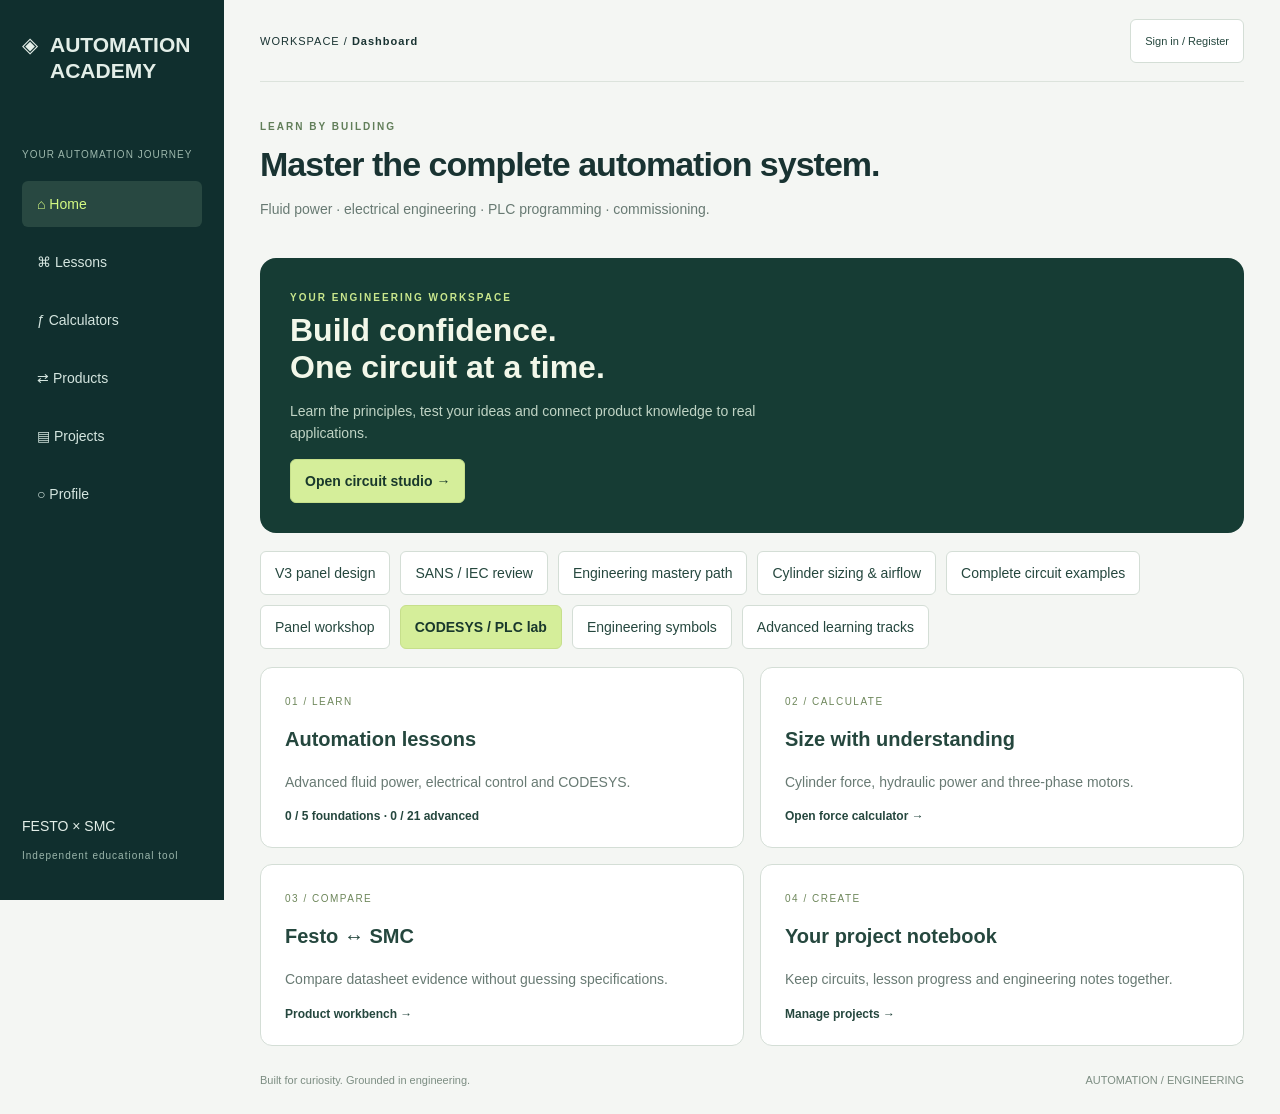
==== commit 4af3904f: "Release standalone V3 integrated panels SANS IEC review and engineering pathway" ====
--- a/web/index.html
+++ b/web/index.html
@@ -1,11 +1,11 @@
 <!doctype html><html lang="en"><meta charset="utf-8"><meta name="viewport" content="width=device-width,initial-scale=1"><title>Automation Engineering Academy</title><link rel="stylesheet" href="style.css"><body>
 <aside><div class="logo">◈ <b>AUTOMATION<br>ACADEMY</b></div><small>YOUR AUTOMATION JOURNEY</small><nav aria-label="Main navigation"><button data-tab="dashboard">⌂ <span>Home</span></button><button data-tab="learn">⌘ <span>Lessons</span></button><button data-tab="calculators">ƒ <span>Calculators</span></button><button data-tab="compare">⇄ <span>Products</span></button><button data-tab="projects">▤ <span>Projects</span></button><button data-tab="profile">○ <span>Profile</span></button></nav><div class="aside-bottom">FESTO × SMC<br><small>Independent educational tool</small></div></aside>
 <main><header><span>WORKSPACE / <b id="crumb">Circuit studio</b></span><button id="account">Sign in / Register</button></header><div class="intro"><span class="eyebrow">LEARN BY BUILDING</span><h1>Master the complete automation system.</h1><p>Fluid power · electrical engineering · PLC programming · commissioning.</p></div>
-<section id="dashboard" class="tab" hidden><div class="dashboard-hero"><span class="eyebrow">YOUR ENGINEERING WORKSPACE</span><h2>Build confidence.<br>One circuit at a time.</h2><p>Learn the principles, test your ideas and connect product knowledge to real applications.</p><button class="primary" data-go="studio">Open circuit studio →</button></div><div class="discipline-links"><button data-go="sizing">Cylinder sizing &amp; airflow</button><button data-go="circuits">Complete circuit examples</button><button data-go="panels">Panel workshop</button><button class="primary" data-go="plc">CODESYS / PLC lab</button><button data-go="symbols">Engineering symbols</button><button data-go="learn">Advanced learning tracks</button></div><div class="dashboard-grid"><button class="dashboard-card" data-go="learn"><span>01 / LEARN</span><h3>Automation lessons</h3><p>Advanced fluid power, electrical control and CODESYS.</p><strong id="progressCount">0 / 5 lessons completed</strong></button><button class="dashboard-card" data-go="calculators"><span>02 / CALCULATE</span><h3>Size with understanding</h3><p>Cylinder force, hydraulic power and three-phase motors.</p><strong>Open force calculator →</strong></button><button class="dashboard-card" data-go="compare"><span>03 / COMPARE</span><h3>Festo ↔ SMC</h3><p>Compare datasheet evidence without guessing specifications.</p><strong>Product workbench →</strong></button><button class="dashboard-card" data-go="projects"><span>04 / CREATE</span><h3>Your project notebook</h3><p>Keep circuits, lesson progress and engineering notes together.</p><strong>Manage projects →</strong></button></div></section>
+<section id="dashboard" class="tab" hidden><div class="dashboard-hero"><span class="eyebrow">YOUR ENGINEERING WORKSPACE</span><h2>Build confidence.<br>One circuit at a time.</h2><p>Learn the principles, test your ideas and connect product knowledge to real applications.</p><button class="primary" data-go="studio">Open circuit studio →</button></div><div class="discipline-links"><button data-go="paneldesign">V3 panel design</button><button data-go="standards">SANS / IEC review</button><button data-go="growth">Engineering mastery path</button><button data-go="sizing">Cylinder sizing &amp; airflow</button><button data-go="circuits">Complete circuit examples</button><button data-go="panels">Panel workshop</button><button class="primary" data-go="plc">CODESYS / PLC lab</button><button data-go="symbols">Engineering symbols</button><button data-go="learn">Advanced learning tracks</button></div><div class="dashboard-grid"><button class="dashboard-card" data-go="learn"><span>01 / LEARN</span><h3>Automation lessons</h3><p>Advanced fluid power, electrical control and CODESYS.</p><strong id="progressCount">0 / 5 lessons completed</strong></button><button class="dashboard-card" data-go="calculators"><span>02 / CALCULATE</span><h3>Size with understanding</h3><p>Cylinder force, hydraulic power and three-phase motors.</p><strong>Open force calculator →</strong></button><button class="dashboard-card" data-go="compare"><span>03 / COMPARE</span><h3>Festo ↔ SMC</h3><p>Compare datasheet evidence without guessing specifications.</p><strong>Product workbench →</strong></button><button class="dashboard-card" data-go="projects"><span>04 / CREATE</span><h3>Your project notebook</h3><p>Keep circuits, lesson progress and engineering notes together.</p><strong>Manage projects →</strong></button></div></section>
 <section id="studio" class="tab"><div class="toolbar"><div><h2>Circuit studio</h2><small>Double-acting cylinder · 5/2 solenoid valve</small></div><input id="projectName" maxlength="100" value="My first pneumatic circuit" aria-label="Project name"><button id="save">Save project</button><button id="load">Open</button></div><div class="studio-grid"><div class="panel palette"><h3>Components</h3><p>Drag onto the canvas or click to add.</p><button draggable="true" data-kind="supply">◉ Air supply</button><button draggable="true" data-kind="valve">⇄ 5/2 valve</button><button draggable="true" data-kind="cylinder">▰ Double-acting cylinder</button><hr><h3>Connect ports</h3><p>Click two port labels to connect. Click a line to remove it.</p><button id="example">Load example</button><button id="clear">Clear circuit</button></div><div class="panel canvas-wrap"><div class="canvas-label"><span>LIVE CIRCUIT</span><span id="state">Paused</span></div><svg id="canvas" viewBox="0 0 760 420" aria-label="Interactive pneumatic circuit"></svg><div class="controls"><div class="canvas-pan"><span>Move view</span><button id="panLeft" aria-label="Scroll circuit left">←</button><button id="panRight" aria-label="Scroll circuit right">→</button></div><button id="play" class="primary">▶ Run</button><button id="step">Step</button><button id="reset">Reset</button><label><input id="coil" type="checkbox"> Energise Y1 (24 V DC)</label></div><p class="disclaimer">Fluid-power schematic drawings and educational state simulation. Motion timing is illustrative; this is not a validated fluid-dynamics model.</p></div><div class="panel inspector"><span class="eyebrow">CIRCUIT COACH</span><h3>Understand each step</h3><div id="feedback"></div><h3>Selected component</h3><div id="details">Select a component to explore its function.</div><button id="remove">Remove selected</button></div></div></section>
-<section id="sizing" class="tab" hidden></section><section id="circuits" class="tab" hidden></section><section id="panels" class="tab" hidden></section><section id="calculators" class="tab" hidden><div class="discipline-links"><button data-go="sizing">V2 cylinder / air worksheet</button><button data-go="panels">Panel pre-sizing</button></div><div class="panel calculator"><div><span class="eyebrow">ENGINEERING TOOLKIT</span><h2>Cylinder force calculator</h2><p>Theoretical force before friction, back pressure and other losses.</p></div><label>Pressure (bar)<input id="pressure" type="number" value="6" min="0" max="500" step="0.1"></label><label>Bore (mm)<input id="bore" type="number" value="32" min="1" max="500"></label><label>Rod (mm)<input id="rod" type="number" value="12" min="0" max="499"></label><div id="force"></div></div><div class="panel"><h3>How the calculation works</h3><p>F = p × A. Convert bar to N/mm² by multiplying by 0.1. Extension area = πD²/4. Retraction area = π(D² − d²)/4.</p><p>For 6 bar, a 32 mm bore and 12 mm rod: extension ≈ 482.5 N and retraction ≈ 414.7 N. These are theoretical forces. Friction, exhaust back pressure and other losses reduce usable force.</p></div><div class="advanced-calcs"><div class="panel"><span class="eyebrow">HYDRAULIC SYSTEM SIZING</span><h2>Power, force &amp; speed</h2><div class="engineering-fields"><label>Pressure drop (bar)<input id="hydP" type="number" value="150"></label><label>Pump flow (L/min)<input id="hydQ" type="number" value="20"></label><label>Bore (mm)<input id="hydB" type="number" value="50"></label><label>Rod (mm)<input id="hydR" type="number" value="25"></label><label>Overall efficiency (0–1)<input id="hydE" type="number" step="0.01" value="0.85"></label></div><div id="hydResult" class="result-box"></div><p>Ideal actuator force assumes negligible opposing chamber pressure/friction. v = Q/A, with Q converted from L/min to mm³/s. Pfluid = Δp × Q / 600 kW; Pshaft = Pfluid/η. Retraction cap-end return flow can exceed pump flow. This is steady sizing, not transient simulation.</p></div><div class="panel"><span class="eyebrow">ELECTRICAL ENGINEERING</span><h2>Three-phase motor current</h2><div class="engineering-fields"><label>Line voltage (V)<input id="motorV" type="number" value="400"></label><label>Shaft output (kW)<input id="motorP" type="number" value="7.5"></label><label>Power factor (0–1)<input id="motorPf" type="number" step="0.01" value="0.82"></label><label>Efficiency (0–1)<input id="motorE" type="number" step="0.01" value="0.90"></label></div><div id="motorResult" class="result-box"></div><p>Iline = Pshaft × 1000 / (√3 × Vline × PF × η). Balanced sinusoidal steady operation assumed. This does not select cables, overload settings, breakers or VFD input ratings. Confirm nameplate data and protection coordination.</p></div></div></section><section id="learn" class="tab" hidden><div class="panel"><span class="eyebrow">FROM SALES TO ENGINEERING</span><h2>Automation engineering curriculum</h2><details><summary>Foundation refresher (existing lessons)</summary><div id="lessons"></div></details><div class="track-filter"><label>Advanced discipline<select id="lessonTrack"><option>All disciplines</option><option>Pneumatics</option><option>Hydraulics</option><option>Electrical</option><option>PLC / CODESYS</option><option>Integration</option></select></label><span id="advancedProgress"></span></div><div id="advancedLessons"></div><label>Design and commissioning notebook<textarea id="advancedNotes" placeholder="Record assumptions, I/O mappings, state transitions, calculations and fault-injection evidence."></textarea></label><h3>Quick challenge</h3><p>With a 5/2 valve de-energised, this example connects port 1 → 2. Which cylinder chamber receives air?</p><button id="quizA">Cap end — cylinder extends</button><button id="quizB">Rod end — cylinder retracts</button><p id="quizResult"></p><label>My engineering notes<textarea id="notes" placeholder="Record observations and customer applications…"></textarea></label><p>Lesson progress and notes are included when you save a project.</p></div></section>
+<section id="paneldesign" class="tab" hidden></section><section id="standards" class="tab" hidden></section><section id="growth" class="tab" hidden></section><section id="sizing" class="tab" hidden></section><section id="circuits" class="tab" hidden></section><section id="panels" class="tab" hidden></section><section id="calculators" class="tab" hidden><div class="discipline-links"><button data-go="sizing">V2 cylinder / air worksheet</button><button data-go="panels">Panel pre-sizing</button></div><div class="panel calculator"><div><span class="eyebrow">ENGINEERING TOOLKIT</span><h2>Cylinder force calculator</h2><p>Theoretical force before friction, back pressure and other losses.</p></div><label>Pressure (bar)<input id="pressure" type="number" value="6" min="0" max="500" step="0.1"></label><label>Bore (mm)<input id="bore" type="number" value="32" min="1" max="500"></label><label>Rod (mm)<input id="rod" type="number" value="12" min="0" max="499"></label><div id="force"></div></div><div class="panel"><h3>How the calculation works</h3><p>F = p × A. Convert bar to N/mm² by multiplying by 0.1. Extension area = πD²/4. Retraction area = π(D² − d²)/4.</p><p>For 6 bar, a 32 mm bore and 12 mm rod: extension ≈ 482.5 N and retraction ≈ 414.7 N. These are theoretical forces. Friction, exhaust back pressure and other losses reduce usable force.</p></div><div class="advanced-calcs"><div class="panel"><span class="eyebrow">HYDRAULIC SYSTEM SIZING</span><h2>Power, force &amp; speed</h2><div class="engineering-fields"><label>Pressure drop (bar)<input id="hydP" type="number" value="150"></label><label>Pump flow (L/min)<input id="hydQ" type="number" value="20"></label><label>Bore (mm)<input id="hydB" type="number" value="50"></label><label>Rod (mm)<input id="hydR" type="number" value="25"></label><label>Overall efficiency (0–1)<input id="hydE" type="number" step="0.01" value="0.85"></label></div><div id="hydResult" class="result-box"></div><p>Ideal actuator force assumes negligible opposing chamber pressure/friction. v = Q/A, with Q converted from L/min to mm³/s. Pfluid = Δp × Q / 600 kW; Pshaft = Pfluid/η. Retraction cap-end return flow can exceed pump flow. This is steady sizing, not transient simulation.</p></div><div class="panel"><span class="eyebrow">ELECTRICAL ENGINEERING</span><h2>Three-phase motor current</h2><div class="engineering-fields"><label>Line voltage (V)<input id="motorV" type="number" value="400"></label><label>Shaft output (kW)<input id="motorP" type="number" value="7.5"></label><label>Power factor (0–1)<input id="motorPf" type="number" step="0.01" value="0.82"></label><label>Efficiency (0–1)<input id="motorE" type="number" step="0.01" value="0.90"></label></div><div id="motorResult" class="result-box"></div><p>Iline = Pshaft × 1000 / (√3 × Vline × PF × η). Balanced sinusoidal steady operation assumed. This does not select cables, overload settings, breakers or VFD input ratings. Confirm nameplate data and protection coordination.</p></div></div></section><section id="learn" class="tab" hidden><div class="panel"><span class="eyebrow">FROM SALES TO ENGINEERING</span><h2>Automation engineering curriculum</h2><details><summary>Foundation refresher (existing lessons)</summary><div id="lessons"></div></details><div class="track-filter"><label>Advanced discipline<select id="lessonTrack"><option>All disciplines</option><option>Pneumatics</option><option>Hydraulics</option><option>Electrical</option><option>PLC / CODESYS</option><option>Integration</option></select></label><span id="advancedProgress"></span></div><div id="advancedLessons"></div><label>Design and commissioning notebook<textarea id="advancedNotes" placeholder="Record assumptions, I/O mappings, state transitions, calculations and fault-injection evidence."></textarea></label><h3>Quick challenge</h3><p>With a 5/2 valve de-energised, this example connects port 1 → 2. Which cylinder chamber receives air?</p><button id="quizA">Cap end — cylinder extends</button><button id="quizB">Rod end — cylinder retracts</button><p id="quizResult"></p><label>My engineering notes<textarea id="notes" placeholder="Record observations and customer applications…"></textarea></label><p>Lesson progress and notes are included when you save a project.</p></div></section>
 <section id="plc" class="tab" hidden><div class="panel"><span class="eyebrow">IEC 61131-3 / CODESYS WORKBENCH</span><h2>Ladder programming &amp; scan lab</h2><p>Edit rungs, compile, then step the program. Contacts use TRUE/FALSE tests; parallel branches mean OR and series contacts mean AND. Physical stop/overload inputs below are TRUE when healthy.</p><div id="plcExamplesHost"></div><div class="lab-inputs"><label><input type="checkbox" id="plcStart"> Start</label><label><input type="checkbox" id="plcStop" checked> Stop circuit healthy</label><label><input type="checkbox" id="plcOverload" checked> Overload healthy</label><label><input id="plcReset" type="checkbox"> Reset</label><label><input id="plcExtended" type="checkbox"> Extended</label><label><input id="plcRetracted" type="checkbox" checked> Retracted</label><label><input id="plcPressure" type="checkbox" checked> Pressure OK</label><label><input id="plcPart" type="checkbox"> Part present</label><label><input id="plcReverse" type="checkbox"> Reverse request</label><label>Scan (ms)<input id="scanMs" type="number" min="1" max="1000" value="100"></label></div><div id="rungEditor" class="rung-editor"></div><div class="lab-controls"><button id="addRung">Add rung</button><button id="compilePlc">Compile / reset runtime</button><button id="scanPlc" class="primary">Single scan</button><button id="runPlc">Run scans</button><button id="resetPlc">Reset example</button></div><p id="plcError" role="status"></p><div class="ladder-scroll"><svg id="ladder" viewBox="0 0 1100 600" aria-label="Ladder logic with live rung state"></svg></div><div id="plcTrace"></div><h3>Equivalent Structured Text</h3><p>Generated for CODESYS-style IEC boolean logic and TON instances. Paste declarations and implementation into a new standard PLC_PRG POU; map inputs separately. Download a fuller <a href="examples/AutomationCell.st" download>state-machine example</a>. Neither example has been compiled in CODESYS here.</p><pre id="stCode"></pre><p>Teaching runtime: boolean tags, AND/OR/NOT, COIL, SET, RESET and non-retentive TON only. It is not a general ST interpreter or a PLC emulator. Run advances one simulated scan every 100 ms of wall time; the configured scan interval controls simulated time. Green paths show the last executed scan. Inputs are sampled once per simulated scan; rungs execute top-to-bottom. The first TRUE call starts a timer at ET=0. Runtime state resets when you compile or load a project; your program and inputs are saved.</p><p>Ordinary PLC permissive logic is not a safety-rated stop function. There is no connection to machinery.</p></div></section>
 <section id="symbols" class="tab" hidden><div class="panel"><span class="eyebrow">READ THE SCHEMATIC</span><h2>Engineering symbol library</h2><label>Find a symbol<input id="symbolSearch" placeholder="Try valve, motor, contact or hydraulics"></label><p>Original vector drawings use conventional ISO 1219 fluid-power and IEC-style electrical/ladder notation. They replace decorative component icons in the studio and show state boxes, flow directions, actuation and contact logic. They are educational drawings, not a certified standards library or complete production CAD schematics.</p><div id="symbolLibrary" class="symbol-grid"></div><p>Reference standards: ISO 1219-1/-2, IEC 60617 and IEC 61131-3. Consult the applicable edition and project drawing conventions. Further reading: <a href="https://www.iso.org/" target="_blank" rel="noopener">ISO</a>, <a href="https://std.iec.ch/iec60617" target="_blank" rel="noopener">IEC symbol database</a>, <a href="https://content.helpme-codesys.com/" target="_blank" rel="noopener">CODESYS documentation</a>.</p></div></section><section id="compare" class="tab" hidden><div class="panel"><span class="eyebrow">EVIDENCE BEFORE EQUIVALENCE</span><h2>Festo ↔ SMC product workbench</h2><p>Upload a text datasheet excerpt or enter specifications from a PDF manually. Keep the original source reference. No catalogue specifications are prefilled or inferred.</p><div class="compare-grid" id="products"></div><button id="compareBtn" class="primary">Compare entered evidence</button><div id="comparison"></div><p class="disclaimer">Uploaded text is retained as reference only. These entries are user-supplied and are not independently verified. Verify selection with the manufacturer before purchase or installation.</p></div></section>
 <section id="projects" class="tab" hidden><div class="panel"><span class="eyebrow">YOUR ENGINEERING NOTEBOOK</span><h2>Projects &amp; saved notes</h2><p id="currentProject"></p><div class="project-actions"><button id="projectSave" class="primary">Save current workspace</button><button id="projectOpen">Open saved project</button><button data-go="studio">Edit circuit</button><button data-go="learn">Edit notes</button><button id="exportBackup">Export backup</button><label class="import-button">Import backup<input id="importBackup" type="file" accept=".json,application/json"></label></div><p>Saving includes your circuit, lesson progress, notes, calculator values and product evidence. An existing project with the same name is replaced.</p><label>Project name<input id="mobileProjectName" maxlength="100" aria-label="Saved project name"></label></div></section>
 <section id="profile" class="tab" hidden><div class="panel"><span class="eyebrow">YOUR ACCOUNT</span><h2>Profile &amp; connection</h2><p id="profileEmail">Exploring as a guest</p><p id="serverAddress"></p><p id="connectionStatus" role="status"></p><button id="profileLogin" class="primary">Sign in / Create account</button><button id="logout">Sign out</button><p>In the Android app, use Server settings in the top bar to change the backend address. Accounts and projects belong to that server. The server must be reachable to save or load.</p><p>Keep your engineering notes in a saved project before closing the app. This version does not synchronise offline edits.</p></div></section><footer>Built for curiosity. Grounded in engineering. <span>AUTOMATION / ENGINEERING</span></footer></main>
-<dialog id="auth"><form id="authForm"><h2>Welcome to your workspace</h2><label>Email<input id="email" type="email" required autocomplete="username"></label><label>Password<input id="password" type="password" minlength="12" maxlength="256" required autocomplete="current-password"></label><p>Use at least 12 characters.</p><button type="submit" class="primary">Sign in</button><button type="button" id="register">Create account</button><button type="button" id="closeAuth">Close</button><p id="authError"></p></form></dialog><div id="toast" role="status"></div><script src="model.js"></script><script src="automation-model.js"></script><script src="curriculum.js"></script><script src="symbols.js"></script><script src="design-model.js"></script><script src="version2-data.js"></script><script src="app.js"></script><script src="advanced.js"></script><script src="backup.js"></script><script src="version2.js"></script></body></html>
+<dialog id="auth"><form id="authForm"><h2>Welcome to your workspace</h2><label>Email<input id="email" type="email" required autocomplete="username"></label><label>Password<input id="password" type="password" minlength="12" maxlength="256" required autocomplete="current-password"></label><p>Use at least 12 characters.</p><button type="submit" class="primary">Sign in</button><button type="button" id="register">Create account</button><button type="button" id="closeAuth">Close</button><p id="authError"></p></form></dialog><div id="toast" role="status"></div><script src="model.js"></script><script src="automation-model.js"></script><script src="curriculum.js"></script><script src="symbols.js"></script><script src="design-model.js"></script><script src="version2-data.js"></script><script src="app.js"></script><script src="advanced.js"></script><script src="backup.js"></script><script src="panel-model.js"></script><script src="version3-data.js"></script><script src="version2.js"></script><script src="version3.js"></script></body></html>
--- a/web/style.css
+++ b/web/style.css
@@ -17,3 +17,5 @@
 .import-button{display:flex;align-items:center;border:1px solid #d4ded6;border-radius:6px;padding:10px 14px;min-height:44px;background:white;cursor:pointer}.import-button input{max-width:180px;font-size:12px}.version-banner{background:#e6efda;border:1px solid #cfddbe;border-radius:8px;padding:14px;margin-bottom:18px;font-size:13px;line-height:1.6}.version-banner strong{color:#25473e}.version-banner p{margin:6px 0}#draftStatus{font-size:12px;overflow-wrap:anywhere}
 .worked-circuit{overflow:auto;border:1px solid #d6dfcf;border-radius:8px;margin:18px 0;max-width:100%;background:white}.worked-circuit>svg{touch-action:pan-x pan-y}.worked-circuit text{font-size:14px}.panel-method details{border-top:1px solid #dce4d5;padding:15px 0}.panel-method summary{font-weight:bold;cursor:pointer;line-height:1.6}.review-check{display:flex;align-items:center;gap:10px;min-height:44px}#plcExamplesHost{background:#f1f6e9;border-radius:8px;padding:18px;margin:18px 0}#plcExampleDetails p{margin-top:5px}#circuitDetails table th{min-width:130px}#circuitDetails li{margin:14px 0;line-height:1.7}#sizing .engineering-fields,#panels .engineering-fields{margin:16px 0}#sizing textarea,#panels textarea,#circuits textarea{margin:12px 0}@media(max-width:760px){#circuitDetails table{display:block;overflow:auto}.worked-circuit{max-width:100%}.worked-circuit>svg{max-width:none}#layoutView>svg{max-width:100%}.lab-inputs label{max-width:100%}.lab-inputs input[type=number]{width:110px}}
 label{min-width:0;grid-template-columns:minmax(0,1fr)}select{min-width:0;max-width:100%;width:100%}#plcExamplesHost{min-width:0}#plcExamplesHost pre{max-width:100%}
+.v3-design-grid{display:grid;grid-template-columns:minmax(0,1fr) 290px;gap:18px;margin:18px 0}.v3-board-scroll{overflow:auto;max-height:720px;max-width:100%;border:1px solid #cdd9c5;border-radius:8px;background:#fff}.v3-board-scroll svg{background:#f6f8f1;touch-action:none}.v3-board-scroll [data-device]{cursor:grab}.v3-board-scroll svg text{font:16px Arial;pointer-events:none}.v3-device-editor{border:1px solid #d6dfcf;border-radius:8px;padding:16px;min-width:0;max-height:720px;overflow:auto}.v3-table-scroll{overflow:auto;max-width:100%}.v3-table-scroll table{min-width:650px;font-size:12px}#v3Findings li{line-height:1.7}#v3EvidenceSummary{background:#edf3e1;padding:18px;border-radius:8px;line-height:1.7;margin:18px 0}#v3Reviews>details,#v3Package>details,#v3Skills>details,#standards>.panel>details{border-top:1px solid #d8e1d0;padding:16px 0}#v3Reviews summary,#v3Package summary,#v3Skills summary,#standards summary{cursor:pointer;font-weight:bold;line-height:1.6}#paneldesign textarea,#standards textarea,#growth textarea{margin:10px 0;min-height:100px}#v3Package .lab-controls{margin:16px 0}#v3Package>p,#v3Skills p{max-width:1000px}@media(max-width:1100px){.v3-design-grid{grid-template-columns:minmax(0,1fr)}.v3-device-editor{max-height:none}.v3-board-scroll{max-height:560px}}@media(max-width:760px){#paneldesign>.panel,#standards>.panel,#growth>.panel{padding:16px}.v3-design-grid{gap:12px}.v3-board-scroll{max-height:480px}.v3-table-scroll table{min-width:620px}#v3Template{max-width:100%}}
+#v3StandardRecords>details{border-top:1px solid #d8e1d0;padding:16px 0}#v3StandardRecords label{margin-top:10px}
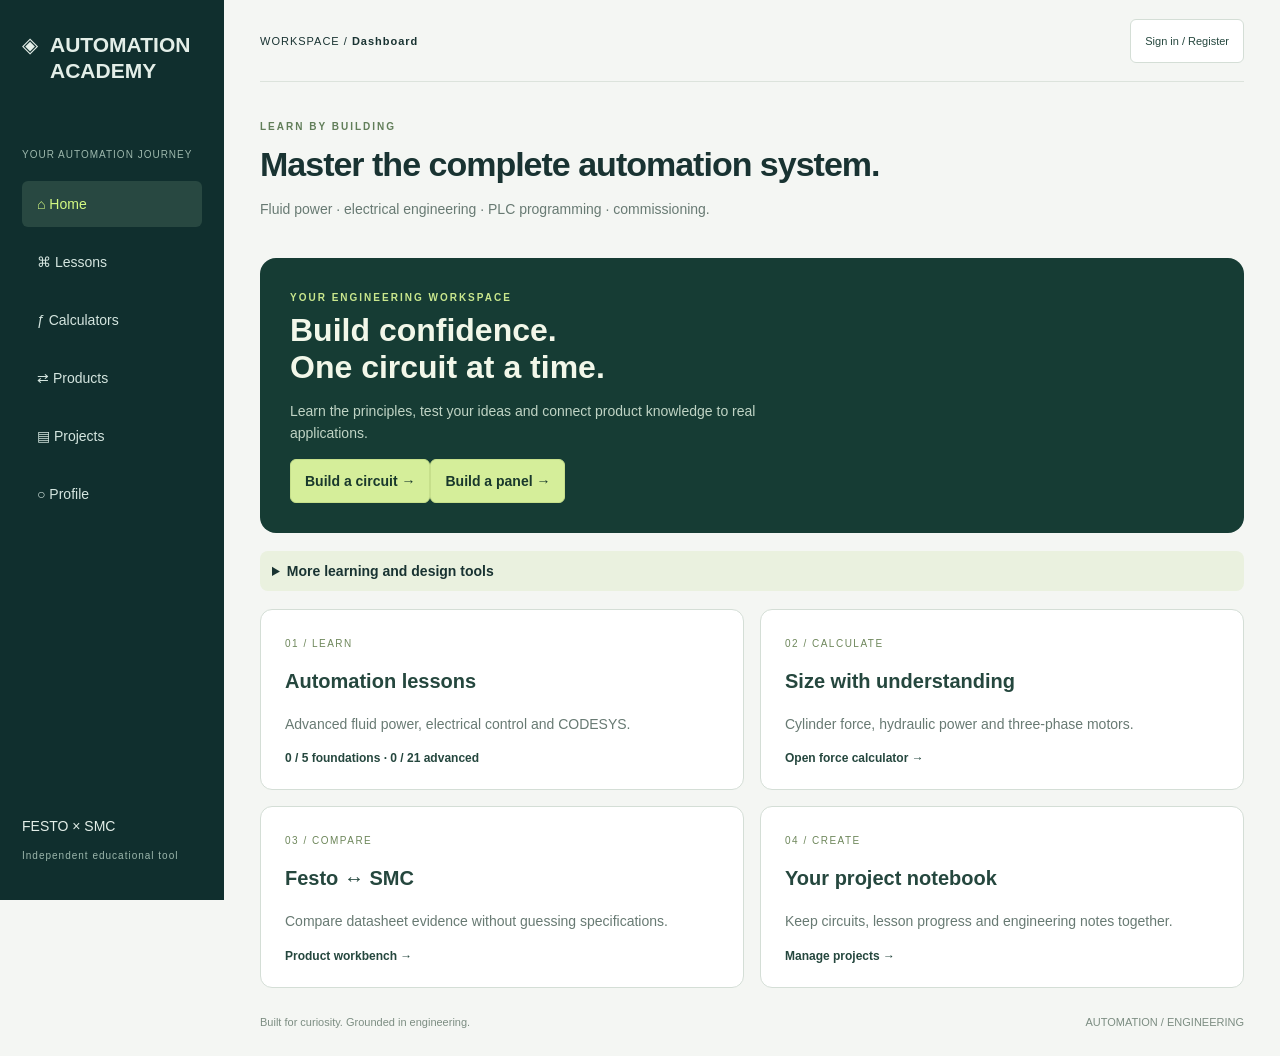
==== commit 2a1f675e: "Add V4 broad circuit studio and simple illustrated panel assembly" ====
--- a/web/index.html
+++ b/web/index.html
@@ -1,11 +1,11 @@
 <!doctype html><html lang="en"><meta charset="utf-8"><meta name="viewport" content="width=device-width,initial-scale=1"><title>Automation Engineering Academy</title><link rel="stylesheet" href="style.css"><body>
 <aside><div class="logo">◈ <b>AUTOMATION<br>ACADEMY</b></div><small>YOUR AUTOMATION JOURNEY</small><nav aria-label="Main navigation"><button data-tab="dashboard">⌂ <span>Home</span></button><button data-tab="learn">⌘ <span>Lessons</span></button><button data-tab="calculators">ƒ <span>Calculators</span></button><button data-tab="compare">⇄ <span>Products</span></button><button data-tab="projects">▤ <span>Projects</span></button><button data-tab="profile">○ <span>Profile</span></button></nav><div class="aside-bottom">FESTO × SMC<br><small>Independent educational tool</small></div></aside>
 <main><header><span>WORKSPACE / <b id="crumb">Circuit studio</b></span><button id="account">Sign in / Register</button></header><div class="intro"><span class="eyebrow">LEARN BY BUILDING</span><h1>Master the complete automation system.</h1><p>Fluid power · electrical engineering · PLC programming · commissioning.</p></div>
-<section id="dashboard" class="tab" hidden><div class="dashboard-hero"><span class="eyebrow">YOUR ENGINEERING WORKSPACE</span><h2>Build confidence.<br>One circuit at a time.</h2><p>Learn the principles, test your ideas and connect product knowledge to real applications.</p><button class="primary" data-go="studio">Open circuit studio →</button></div><div class="discipline-links"><button data-go="paneldesign">V3 panel design</button><button data-go="standards">SANS / IEC review</button><button data-go="growth">Engineering mastery path</button><button data-go="sizing">Cylinder sizing &amp; airflow</button><button data-go="circuits">Complete circuit examples</button><button data-go="panels">Panel workshop</button><button class="primary" data-go="plc">CODESYS / PLC lab</button><button data-go="symbols">Engineering symbols</button><button data-go="learn">Advanced learning tracks</button></div><div class="dashboard-grid"><button class="dashboard-card" data-go="learn"><span>01 / LEARN</span><h3>Automation lessons</h3><p>Advanced fluid power, electrical control and CODESYS.</p><strong id="progressCount">0 / 5 lessons completed</strong></button><button class="dashboard-card" data-go="calculators"><span>02 / CALCULATE</span><h3>Size with understanding</h3><p>Cylinder force, hydraulic power and three-phase motors.</p><strong>Open force calculator →</strong></button><button class="dashboard-card" data-go="compare"><span>03 / COMPARE</span><h3>Festo ↔ SMC</h3><p>Compare datasheet evidence without guessing specifications.</p><strong>Product workbench →</strong></button><button class="dashboard-card" data-go="projects"><span>04 / CREATE</span><h3>Your project notebook</h3><p>Keep circuits, lesson progress and engineering notes together.</p><strong>Manage projects →</strong></button></div></section>
+<section id="dashboard" class="tab" hidden><div class="dashboard-hero"><span class="eyebrow">YOUR ENGINEERING WORKSPACE</span><h2>Build confidence.<br>One circuit at a time.</h2><p>Learn the principles, test your ideas and connect product knowledge to real applications.</p><button class="primary" data-go="studio">Build a circuit →</button><button class="primary" data-go="assembly">Build a panel →</button></div><details class="more-tools"><summary>More learning and design tools</summary><div class="discipline-links"><button data-go="paneldesign">V3 panel design</button><button data-go="standards">SANS / IEC review</button><button data-go="growth">Engineering mastery path</button><button data-go="sizing">Cylinder sizing &amp; airflow</button><button data-go="circuits">Complete circuit examples</button><button data-go="panels">Panel workshop</button><button class="primary" data-go="plc">CODESYS / PLC lab</button><button data-go="symbols">Engineering symbols</button><button data-go="learn">Advanced learning tracks</button></div></details><div class="dashboard-grid"><button class="dashboard-card" data-go="learn"><span>01 / LEARN</span><h3>Automation lessons</h3><p>Advanced fluid power, electrical control and CODESYS.</p><strong id="progressCount">0 / 5 lessons completed</strong></button><button class="dashboard-card" data-go="calculators"><span>02 / CALCULATE</span><h3>Size with understanding</h3><p>Cylinder force, hydraulic power and three-phase motors.</p><strong>Open force calculator →</strong></button><button class="dashboard-card" data-go="compare"><span>03 / COMPARE</span><h3>Festo ↔ SMC</h3><p>Compare datasheet evidence without guessing specifications.</p><strong>Product workbench →</strong></button><button class="dashboard-card" data-go="projects"><span>04 / CREATE</span><h3>Your project notebook</h3><p>Keep circuits, lesson progress and engineering notes together.</p><strong>Manage projects →</strong></button></div></section>
 <section id="studio" class="tab"><div class="toolbar"><div><h2>Circuit studio</h2><small>Double-acting cylinder · 5/2 solenoid valve</small></div><input id="projectName" maxlength="100" value="My first pneumatic circuit" aria-label="Project name"><button id="save">Save project</button><button id="load">Open</button></div><div class="studio-grid"><div class="panel palette"><h3>Components</h3><p>Drag onto the canvas or click to add.</p><button draggable="true" data-kind="supply">◉ Air supply</button><button draggable="true" data-kind="valve">⇄ 5/2 valve</button><button draggable="true" data-kind="cylinder">▰ Double-acting cylinder</button><hr><h3>Connect ports</h3><p>Click two port labels to connect. Click a line to remove it.</p><button id="example">Load example</button><button id="clear">Clear circuit</button></div><div class="panel canvas-wrap"><div class="canvas-label"><span>LIVE CIRCUIT</span><span id="state">Paused</span></div><svg id="canvas" viewBox="0 0 760 420" aria-label="Interactive pneumatic circuit"></svg><div class="controls"><div class="canvas-pan"><span>Move view</span><button id="panLeft" aria-label="Scroll circuit left">←</button><button id="panRight" aria-label="Scroll circuit right">→</button></div><button id="play" class="primary">▶ Run</button><button id="step">Step</button><button id="reset">Reset</button><label><input id="coil" type="checkbox"> Energise Y1 (24 V DC)</label></div><p class="disclaimer">Fluid-power schematic drawings and educational state simulation. Motion timing is illustrative; this is not a validated fluid-dynamics model.</p></div><div class="panel inspector"><span class="eyebrow">CIRCUIT COACH</span><h3>Understand each step</h3><div id="feedback"></div><h3>Selected component</h3><div id="details">Select a component to explore its function.</div><button id="remove">Remove selected</button></div></div></section>
-<section id="paneldesign" class="tab" hidden></section><section id="standards" class="tab" hidden></section><section id="growth" class="tab" hidden></section><section id="sizing" class="tab" hidden></section><section id="circuits" class="tab" hidden></section><section id="panels" class="tab" hidden></section><section id="calculators" class="tab" hidden><div class="discipline-links"><button data-go="sizing">V2 cylinder / air worksheet</button><button data-go="panels">Panel pre-sizing</button></div><div class="panel calculator"><div><span class="eyebrow">ENGINEERING TOOLKIT</span><h2>Cylinder force calculator</h2><p>Theoretical force before friction, back pressure and other losses.</p></div><label>Pressure (bar)<input id="pressure" type="number" value="6" min="0" max="500" step="0.1"></label><label>Bore (mm)<input id="bore" type="number" value="32" min="1" max="500"></label><label>Rod (mm)<input id="rod" type="number" value="12" min="0" max="499"></label><div id="force"></div></div><div class="panel"><h3>How the calculation works</h3><p>F = p × A. Convert bar to N/mm² by multiplying by 0.1. Extension area = πD²/4. Retraction area = π(D² − d²)/4.</p><p>For 6 bar, a 32 mm bore and 12 mm rod: extension ≈ 482.5 N and retraction ≈ 414.7 N. These are theoretical forces. Friction, exhaust back pressure and other losses reduce usable force.</p></div><div class="advanced-calcs"><div class="panel"><span class="eyebrow">HYDRAULIC SYSTEM SIZING</span><h2>Power, force &amp; speed</h2><div class="engineering-fields"><label>Pressure drop (bar)<input id="hydP" type="number" value="150"></label><label>Pump flow (L/min)<input id="hydQ" type="number" value="20"></label><label>Bore (mm)<input id="hydB" type="number" value="50"></label><label>Rod (mm)<input id="hydR" type="number" value="25"></label><label>Overall efficiency (0–1)<input id="hydE" type="number" step="0.01" value="0.85"></label></div><div id="hydResult" class="result-box"></div><p>Ideal actuator force assumes negligible opposing chamber pressure/friction. v = Q/A, with Q converted from L/min to mm³/s. Pfluid = Δp × Q / 600 kW; Pshaft = Pfluid/η. Retraction cap-end return flow can exceed pump flow. This is steady sizing, not transient simulation.</p></div><div class="panel"><span class="eyebrow">ELECTRICAL ENGINEERING</span><h2>Three-phase motor current</h2><div class="engineering-fields"><label>Line voltage (V)<input id="motorV" type="number" value="400"></label><label>Shaft output (kW)<input id="motorP" type="number" value="7.5"></label><label>Power factor (0–1)<input id="motorPf" type="number" step="0.01" value="0.82"></label><label>Efficiency (0–1)<input id="motorE" type="number" step="0.01" value="0.90"></label></div><div id="motorResult" class="result-box"></div><p>Iline = Pshaft × 1000 / (√3 × Vline × PF × η). Balanced sinusoidal steady operation assumed. This does not select cables, overload settings, breakers or VFD input ratings. Confirm nameplate data and protection coordination.</p></div></div></section><section id="learn" class="tab" hidden><div class="panel"><span class="eyebrow">FROM SALES TO ENGINEERING</span><h2>Automation engineering curriculum</h2><details><summary>Foundation refresher (existing lessons)</summary><div id="lessons"></div></details><div class="track-filter"><label>Advanced discipline<select id="lessonTrack"><option>All disciplines</option><option>Pneumatics</option><option>Hydraulics</option><option>Electrical</option><option>PLC / CODESYS</option><option>Integration</option></select></label><span id="advancedProgress"></span></div><div id="advancedLessons"></div><label>Design and commissioning notebook<textarea id="advancedNotes" placeholder="Record assumptions, I/O mappings, state transitions, calculations and fault-injection evidence."></textarea></label><h3>Quick challenge</h3><p>With a 5/2 valve de-energised, this example connects port 1 → 2. Which cylinder chamber receives air?</p><button id="quizA">Cap end — cylinder extends</button><button id="quizB">Rod end — cylinder retracts</button><p id="quizResult"></p><label>My engineering notes<textarea id="notes" placeholder="Record observations and customer applications…"></textarea></label><p>Lesson progress and notes are included when you save a project.</p></div></section>
+<section id="assembly" class="tab" hidden></section><section id="paneldesign" class="tab" hidden></section><section id="standards" class="tab" hidden></section><section id="growth" class="tab" hidden></section><section id="sizing" class="tab" hidden></section><section id="circuits" class="tab" hidden></section><section id="panels" class="tab" hidden></section><section id="calculators" class="tab" hidden><div class="discipline-links"><button data-go="sizing">V2 cylinder / air worksheet</button><button data-go="panels">Panel pre-sizing</button></div><div class="panel calculator"><div><span class="eyebrow">ENGINEERING TOOLKIT</span><h2>Cylinder force calculator</h2><p>Theoretical force before friction, back pressure and other losses.</p></div><label>Pressure (bar)<input id="pressure" type="number" value="6" min="0" max="500" step="0.1"></label><label>Bore (mm)<input id="bore" type="number" value="32" min="1" max="500"></label><label>Rod (mm)<input id="rod" type="number" value="12" min="0" max="499"></label><div id="force"></div></div><div class="panel"><h3>How the calculation works</h3><p>F = p × A. Convert bar to N/mm² by multiplying by 0.1. Extension area = πD²/4. Retraction area = π(D² − d²)/4.</p><p>For 6 bar, a 32 mm bore and 12 mm rod: extension ≈ 482.5 N and retraction ≈ 414.7 N. These are theoretical forces. Friction, exhaust back pressure and other losses reduce usable force.</p></div><div class="advanced-calcs"><div class="panel"><span class="eyebrow">HYDRAULIC SYSTEM SIZING</span><h2>Power, force &amp; speed</h2><div class="engineering-fields"><label>Pressure drop (bar)<input id="hydP" type="number" value="150"></label><label>Pump flow (L/min)<input id="hydQ" type="number" value="20"></label><label>Bore (mm)<input id="hydB" type="number" value="50"></label><label>Rod (mm)<input id="hydR" type="number" value="25"></label><label>Overall efficiency (0–1)<input id="hydE" type="number" step="0.01" value="0.85"></label></div><div id="hydResult" class="result-box"></div><p>Ideal actuator force assumes negligible opposing chamber pressure/friction. v = Q/A, with Q converted from L/min to mm³/s. Pfluid = Δp × Q / 600 kW; Pshaft = Pfluid/η. Retraction cap-end return flow can exceed pump flow. This is steady sizing, not transient simulation.</p></div><div class="panel"><span class="eyebrow">ELECTRICAL ENGINEERING</span><h2>Three-phase motor current</h2><div class="engineering-fields"><label>Line voltage (V)<input id="motorV" type="number" value="400"></label><label>Shaft output (kW)<input id="motorP" type="number" value="7.5"></label><label>Power factor (0–1)<input id="motorPf" type="number" step="0.01" value="0.82"></label><label>Efficiency (0–1)<input id="motorE" type="number" step="0.01" value="0.90"></label></div><div id="motorResult" class="result-box"></div><p>Iline = Pshaft × 1000 / (√3 × Vline × PF × η). Balanced sinusoidal steady operation assumed. This does not select cables, overload settings, breakers or VFD input ratings. Confirm nameplate data and protection coordination.</p></div></div></section><section id="learn" class="tab" hidden><div class="panel"><span class="eyebrow">FROM SALES TO ENGINEERING</span><h2>Automation engineering curriculum</h2><details><summary>Foundation refresher (existing lessons)</summary><div id="lessons"></div></details><div class="track-filter"><label>Advanced discipline<select id="lessonTrack"><option>All disciplines</option><option>Pneumatics</option><option>Hydraulics</option><option>Electrical</option><option>PLC / CODESYS</option><option>Integration</option></select></label><span id="advancedProgress"></span></div><div id="advancedLessons"></div><label>Design and commissioning notebook<textarea id="advancedNotes" placeholder="Record assumptions, I/O mappings, state transitions, calculations and fault-injection evidence."></textarea></label><h3>Quick challenge</h3><p>With a 5/2 valve de-energised, this example connects port 1 → 2. Which cylinder chamber receives air?</p><button id="quizA">Cap end — cylinder extends</button><button id="quizB">Rod end — cylinder retracts</button><p id="quizResult"></p><label>My engineering notes<textarea id="notes" placeholder="Record observations and customer applications…"></textarea></label><p>Lesson progress and notes are included when you save a project.</p></div></section>
 <section id="plc" class="tab" hidden><div class="panel"><span class="eyebrow">IEC 61131-3 / CODESYS WORKBENCH</span><h2>Ladder programming &amp; scan lab</h2><p>Edit rungs, compile, then step the program. Contacts use TRUE/FALSE tests; parallel branches mean OR and series contacts mean AND. Physical stop/overload inputs below are TRUE when healthy.</p><div id="plcExamplesHost"></div><div class="lab-inputs"><label><input type="checkbox" id="plcStart"> Start</label><label><input type="checkbox" id="plcStop" checked> Stop circuit healthy</label><label><input type="checkbox" id="plcOverload" checked> Overload healthy</label><label><input id="plcReset" type="checkbox"> Reset</label><label><input id="plcExtended" type="checkbox"> Extended</label><label><input id="plcRetracted" type="checkbox" checked> Retracted</label><label><input id="plcPressure" type="checkbox" checked> Pressure OK</label><label><input id="plcPart" type="checkbox"> Part present</label><label><input id="plcReverse" type="checkbox"> Reverse request</label><label>Scan (ms)<input id="scanMs" type="number" min="1" max="1000" value="100"></label></div><div id="rungEditor" class="rung-editor"></div><div class="lab-controls"><button id="addRung">Add rung</button><button id="compilePlc">Compile / reset runtime</button><button id="scanPlc" class="primary">Single scan</button><button id="runPlc">Run scans</button><button id="resetPlc">Reset example</button></div><p id="plcError" role="status"></p><div class="ladder-scroll"><svg id="ladder" viewBox="0 0 1100 600" aria-label="Ladder logic with live rung state"></svg></div><div id="plcTrace"></div><h3>Equivalent Structured Text</h3><p>Generated for CODESYS-style IEC boolean logic and TON instances. Paste declarations and implementation into a new standard PLC_PRG POU; map inputs separately. Download a fuller <a href="examples/AutomationCell.st" download>state-machine example</a>. Neither example has been compiled in CODESYS here.</p><pre id="stCode"></pre><p>Teaching runtime: boolean tags, AND/OR/NOT, COIL, SET, RESET and non-retentive TON only. It is not a general ST interpreter or a PLC emulator. Run advances one simulated scan every 100 ms of wall time; the configured scan interval controls simulated time. Green paths show the last executed scan. Inputs are sampled once per simulated scan; rungs execute top-to-bottom. The first TRUE call starts a timer at ET=0. Runtime state resets when you compile or load a project; your program and inputs are saved.</p><p>Ordinary PLC permissive logic is not a safety-rated stop function. There is no connection to machinery.</p></div></section>
 <section id="symbols" class="tab" hidden><div class="panel"><span class="eyebrow">READ THE SCHEMATIC</span><h2>Engineering symbol library</h2><label>Find a symbol<input id="symbolSearch" placeholder="Try valve, motor, contact or hydraulics"></label><p>Original vector drawings use conventional ISO 1219 fluid-power and IEC-style electrical/ladder notation. They replace decorative component icons in the studio and show state boxes, flow directions, actuation and contact logic. They are educational drawings, not a certified standards library or complete production CAD schematics.</p><div id="symbolLibrary" class="symbol-grid"></div><p>Reference standards: ISO 1219-1/-2, IEC 60617 and IEC 61131-3. Consult the applicable edition and project drawing conventions. Further reading: <a href="https://www.iso.org/" target="_blank" rel="noopener">ISO</a>, <a href="https://std.iec.ch/iec60617" target="_blank" rel="noopener">IEC symbol database</a>, <a href="https://content.helpme-codesys.com/" target="_blank" rel="noopener">CODESYS documentation</a>.</p></div></section><section id="compare" class="tab" hidden><div class="panel"><span class="eyebrow">EVIDENCE BEFORE EQUIVALENCE</span><h2>Festo ↔ SMC product workbench</h2><p>Upload a text datasheet excerpt or enter specifications from a PDF manually. Keep the original source reference. No catalogue specifications are prefilled or inferred.</p><div class="compare-grid" id="products"></div><button id="compareBtn" class="primary">Compare entered evidence</button><div id="comparison"></div><p class="disclaimer">Uploaded text is retained as reference only. These entries are user-supplied and are not independently verified. Verify selection with the manufacturer before purchase or installation.</p></div></section>
 <section id="projects" class="tab" hidden><div class="panel"><span class="eyebrow">YOUR ENGINEERING NOTEBOOK</span><h2>Projects &amp; saved notes</h2><p id="currentProject"></p><div class="project-actions"><button id="projectSave" class="primary">Save current workspace</button><button id="projectOpen">Open saved project</button><button data-go="studio">Edit circuit</button><button data-go="learn">Edit notes</button><button id="exportBackup">Export backup</button><label class="import-button">Import backup<input id="importBackup" type="file" accept=".json,application/json"></label></div><p>Saving includes your circuit, lesson progress, notes, calculator values and product evidence. An existing project with the same name is replaced.</p><label>Project name<input id="mobileProjectName" maxlength="100" aria-label="Saved project name"></label></div></section>
 <section id="profile" class="tab" hidden><div class="panel"><span class="eyebrow">YOUR ACCOUNT</span><h2>Profile &amp; connection</h2><p id="profileEmail">Exploring as a guest</p><p id="serverAddress"></p><p id="connectionStatus" role="status"></p><button id="profileLogin" class="primary">Sign in / Create account</button><button id="logout">Sign out</button><p>In the Android app, use Server settings in the top bar to change the backend address. Accounts and projects belong to that server. The server must be reachable to save or load.</p><p>Keep your engineering notes in a saved project before closing the app. This version does not synchronise offline edits.</p></div></section><footer>Built for curiosity. Grounded in engineering. <span>AUTOMATION / ENGINEERING</span></footer></main>
-<dialog id="auth"><form id="authForm"><h2>Welcome to your workspace</h2><label>Email<input id="email" type="email" required autocomplete="username"></label><label>Password<input id="password" type="password" minlength="12" maxlength="256" required autocomplete="current-password"></label><p>Use at least 12 characters.</p><button type="submit" class="primary">Sign in</button><button type="button" id="register">Create account</button><button type="button" id="closeAuth">Close</button><p id="authError"></p></form></dialog><div id="toast" role="status"></div><script src="model.js"></script><script src="automation-model.js"></script><script src="curriculum.js"></script><script src="symbols.js"></script><script src="design-model.js"></script><script src="version2-data.js"></script><script src="app.js"></script><script src="advanced.js"></script><script src="backup.js"></script><script src="panel-model.js"></script><script src="version3-data.js"></script><script src="version2.js"></script><script src="version3.js"></script></body></html>
+<dialog id="auth"><form id="authForm"><h2>Welcome to your workspace</h2><label>Email<input id="email" type="email" required autocomplete="username"></label><label>Password<input id="password" type="password" minlength="12" maxlength="256" required autocomplete="current-password"></label><p>Use at least 12 characters.</p><button type="submit" class="primary">Sign in</button><button type="button" id="register">Create account</button><button type="button" id="closeAuth">Close</button><p id="authError"></p></form></dialog><div id="toast" role="status"></div><script src="model.js"></script><script src="automation-model.js"></script><script src="curriculum.js"></script><script src="symbols.js"></script><script src="design-model.js"></script><script src="version2-data.js"></script><script src="build-model.js"></script><script src="build-templates.js"></script><script src="assembly-model.js"></script><script src="app.js"></script><script src="advanced.js"></script><script src="backup.js"></script><script src="panel-model.js"></script><script src="version3-data.js"></script><script src="version2.js"></script><script src="version3.js"></script><script src="build-studio.js"></script></body></html>
--- a/web/style.css
+++ b/web/style.css
@@ -19,3 +19,4 @@
 label{min-width:0;grid-template-columns:minmax(0,1fr)}select{min-width:0;max-width:100%;width:100%}#plcExamplesHost{min-width:0}#plcExamplesHost pre{max-width:100%}
 .v3-design-grid{display:grid;grid-template-columns:minmax(0,1fr) 290px;gap:18px;margin:18px 0}.v3-board-scroll{overflow:auto;max-height:720px;max-width:100%;border:1px solid #cdd9c5;border-radius:8px;background:#fff}.v3-board-scroll svg{background:#f6f8f1;touch-action:none}.v3-board-scroll [data-device]{cursor:grab}.v3-board-scroll svg text{font:16px Arial;pointer-events:none}.v3-device-editor{border:1px solid #d6dfcf;border-radius:8px;padding:16px;min-width:0;max-height:720px;overflow:auto}.v3-table-scroll{overflow:auto;max-width:100%}.v3-table-scroll table{min-width:650px;font-size:12px}#v3Findings li{line-height:1.7}#v3EvidenceSummary{background:#edf3e1;padding:18px;border-radius:8px;line-height:1.7;margin:18px 0}#v3Reviews>details,#v3Package>details,#v3Skills>details,#standards>.panel>details{border-top:1px solid #d8e1d0;padding:16px 0}#v3Reviews summary,#v3Package summary,#v3Skills summary,#standards summary{cursor:pointer;font-weight:bold;line-height:1.6}#paneldesign textarea,#standards textarea,#growth textarea{margin:10px 0;min-height:100px}#v3Package .lab-controls{margin:16px 0}#v3Package>p,#v3Skills p{max-width:1000px}@media(max-width:1100px){.v3-design-grid{grid-template-columns:minmax(0,1fr)}.v3-device-editor{max-height:none}.v3-board-scroll{max-height:560px}}@media(max-width:760px){#paneldesign>.panel,#standards>.panel,#growth>.panel{padding:16px}.v3-design-grid{gap:12px}.v3-board-scroll{max-height:480px}.v3-table-scroll table{min-width:620px}#v3Template{max-width:100%}}
 #v3StandardRecords>details{border-top:1px solid #d8e1d0;padding:16px 0}#v3StandardRecords label{margin-top:10px}
+.build-start{display:flex;gap:8px;align-items:end;flex-wrap:wrap;margin:14px 0}.build-start label{max-width:100%;flex:1;min-width:140px}.build-start button{flex:0 1 auto}.build-actions{display:flex;gap:8px;flex-wrap:wrap;margin:12px 0}.build-actions button{flex:1 1 110px}.more-tools{margin:18px 0}.more-tools>summary{cursor:pointer;padding:12px;background:#eaf1df;border-radius:8px;font-weight:bold}.broad-studio .studio-grid{grid-template-columns:210px minmax(0,1fr) 220px}.broad-studio .palette{max-height:740px;overflow:auto}.broad-studio .palette>input,.broad-studio .palette>select{width:100%;margin-bottom:10px}.broad-studio .palette p{font-size:11px}.broad-studio .canvas-wrap{overflow:auto;max-height:740px;position:relative}.broad-studio .canvas-label,.broad-studio .controls{position:sticky;left:0;width:100%;background:white;z-index:2}.broad-studio .canvas-label{top:0}.broad-studio .controls{bottom:0}.broad-studio #canvas{max-width:none;touch-action:none}.broad-studio .disclaimer{position:sticky;left:0;background:white}.part-choice{display:flex!important;flex-direction:column;gap:6px;text-align:center!important;font-size:11px!important;width:100%;min-height:84px;padding:8px!important}.part-choice svg{height:50px!important;max-width:100%;width:100%!important}.part-block{display:grid;place-items:center;background:#dce9d3;border:1px solid #99ae86;border-radius:6px;min-height:42px;font-weight:bold}.studio-view-tools{display:flex;gap:6px;align-items:center;flex-wrap:wrap;width:100%}.studio-view-tools label{display:flex;align-items:center;gap:8px}.broad-studio .canvas-pan{display:none!important}.broad-studio svg text{font-size:12px}.broad-studio .port text{font-size:9px;pointer-events:none}.easy-panel-grid{display:grid;grid-template-columns:180px minmax(0,1fr) 230px;gap:16px;margin:20px 0}.easy-parts{border:1px solid #d7dfcf;padding:12px;border-radius:8px;max-height:760px;overflow:auto}.easy-parts input{width:100%;margin-bottom:12px}.panel-part-choice{display:flex;flex-direction:column;gap:5px;text-align:left;width:100%;margin:7px 0;padding:10px;font-size:12px}.device-chip{background:#dbe6d0;padding:8px;border-radius:4px;font-size:10px;font-weight:bold;letter-spacing:1px}.easy-board-main{min-width:0}.easy-board-scroll{border:1px solid #c8d4be;border-radius:8px;overflow:auto;max-height:760px;max-width:100%;background:#f1f4ed}.easy-board-scroll svg{max-width:none;background:#f1f4ed;touch-action:none}.easy-board-scroll [data-panel-device]{cursor:grab}.easy-board-scroll [data-panel-port]{cursor:crosshair}.easy-board-scroll svg text{font:11px Arial}.easy-panel-inspector{border:1px solid #d7dfcf;padding:14px;border-radius:8px;min-width:0}.terminal-choice{display:block;margin:8px 0;width:100%;text-align:left;font-size:12px}.easy-panel-grid details>summary{cursor:pointer;font-weight:bold;padding:10px 0}.easy-panel-grid details label{margin:8px 0}.connection-row{display:flex;gap:12px;align-items:center;padding:8px 0;border-bottom:1px solid #dce3d5;overflow-wrap:anywhere}.connection-row span{flex:1}.broad-studio button:disabled{opacity:.5;cursor:default}@media(max-width:1200px){.broad-studio .studio-grid{grid-template-columns:180px minmax(0,1fr)}.broad-studio .inspector{grid-column:1/-1}.easy-panel-grid{grid-template-columns:160px minmax(0,1fr)}.easy-panel-inspector{grid-column:1/-1}}@media(max-width:760px){.broad-studio .studio-grid{display:block}.broad-studio .palette{max-height:320px;display:block}.broad-studio #studioParts{display:grid;grid-template-columns:repeat(2,minmax(0,1fr));gap:8px}.broad-studio .palette button{min-width:0;margin:0}.broad-studio .canvas-wrap{max-height:620px}.broad-studio .canvas-label,.broad-studio .controls,.broad-studio .disclaimer{width:calc(100vw - 34px)}.broad-studio .controls button{flex:1}.studio-view-tools label{width:100%}.easy-panel-grid{display:block}.easy-parts{max-height:300px;margin:12px 0}.easy-parts>div{display:grid;grid-template-columns:repeat(2,minmax(0,1fr));gap:8px}.panel-part-choice{margin:0;min-width:0}.easy-board-scroll{max-height:580px}.easy-panel-inspector{margin-top:14px}.build-start button{flex:1 1 110px}.build-start label{flex-basis:100%}.broad-studio .inspector{margin-top:14px}.hero .primary{margin:5px}.connection-row{font-size:12px}}
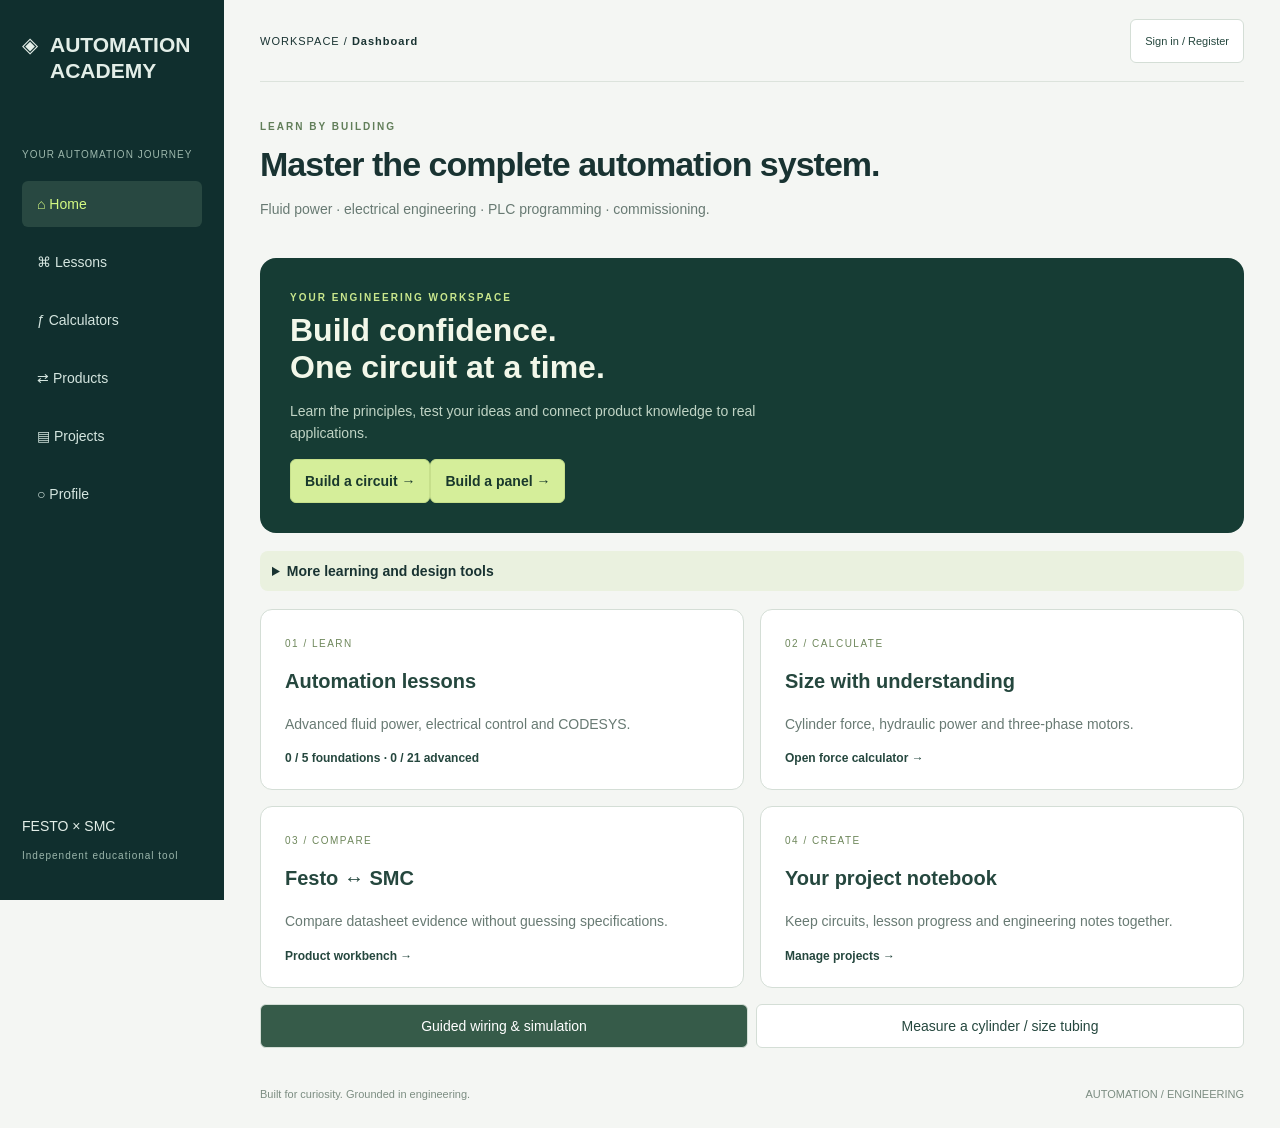
==== commit a23a1989: "Add V5 guided panel wiring, practical simulations and cylinder site worksheets" ====
--- a/web/index.html
+++ b/web/index.html
@@ -3,9 +3,9 @@
 <main><header><span>WORKSPACE / <b id="crumb">Circuit studio</b></span><button id="account">Sign in / Register</button></header><div class="intro"><span class="eyebrow">LEARN BY BUILDING</span><h1>Master the complete automation system.</h1><p>Fluid power · electrical engineering · PLC programming · commissioning.</p></div>
 <section id="dashboard" class="tab" hidden><div class="dashboard-hero"><span class="eyebrow">YOUR ENGINEERING WORKSPACE</span><h2>Build confidence.<br>One circuit at a time.</h2><p>Learn the principles, test your ideas and connect product knowledge to real applications.</p><button class="primary" data-go="studio">Build a circuit →</button><button class="primary" data-go="assembly">Build a panel →</button></div><details class="more-tools"><summary>More learning and design tools</summary><div class="discipline-links"><button data-go="paneldesign">V3 panel design</button><button data-go="standards">SANS / IEC review</button><button data-go="growth">Engineering mastery path</button><button data-go="sizing">Cylinder sizing &amp; airflow</button><button data-go="circuits">Complete circuit examples</button><button data-go="panels">Panel workshop</button><button class="primary" data-go="plc">CODESYS / PLC lab</button><button data-go="symbols">Engineering symbols</button><button data-go="learn">Advanced learning tracks</button></div></details><div class="dashboard-grid"><button class="dashboard-card" data-go="learn"><span>01 / LEARN</span><h3>Automation lessons</h3><p>Advanced fluid power, electrical control and CODESYS.</p><strong id="progressCount">0 / 5 lessons completed</strong></button><button class="dashboard-card" data-go="calculators"><span>02 / CALCULATE</span><h3>Size with understanding</h3><p>Cylinder force, hydraulic power and three-phase motors.</p><strong>Open force calculator →</strong></button><button class="dashboard-card" data-go="compare"><span>03 / COMPARE</span><h3>Festo ↔ SMC</h3><p>Compare datasheet evidence without guessing specifications.</p><strong>Product workbench →</strong></button><button class="dashboard-card" data-go="projects"><span>04 / CREATE</span><h3>Your project notebook</h3><p>Keep circuits, lesson progress and engineering notes together.</p><strong>Manage projects →</strong></button></div></section>
 <section id="studio" class="tab"><div class="toolbar"><div><h2>Circuit studio</h2><small>Double-acting cylinder · 5/2 solenoid valve</small></div><input id="projectName" maxlength="100" value="My first pneumatic circuit" aria-label="Project name"><button id="save">Save project</button><button id="load">Open</button></div><div class="studio-grid"><div class="panel palette"><h3>Components</h3><p>Drag onto the canvas or click to add.</p><button draggable="true" data-kind="supply">◉ Air supply</button><button draggable="true" data-kind="valve">⇄ 5/2 valve</button><button draggable="true" data-kind="cylinder">▰ Double-acting cylinder</button><hr><h3>Connect ports</h3><p>Click two port labels to connect. Click a line to remove it.</p><button id="example">Load example</button><button id="clear">Clear circuit</button></div><div class="panel canvas-wrap"><div class="canvas-label"><span>LIVE CIRCUIT</span><span id="state">Paused</span></div><svg id="canvas" viewBox="0 0 760 420" aria-label="Interactive pneumatic circuit"></svg><div class="controls"><div class="canvas-pan"><span>Move view</span><button id="panLeft" aria-label="Scroll circuit left">←</button><button id="panRight" aria-label="Scroll circuit right">→</button></div><button id="play" class="primary">▶ Run</button><button id="step">Step</button><button id="reset">Reset</button><label><input id="coil" type="checkbox"> Energise Y1 (24 V DC)</label></div><p class="disclaimer">Fluid-power schematic drawings and educational state simulation. Motion timing is illustrative; this is not a validated fluid-dynamics model.</p></div><div class="panel inspector"><span class="eyebrow">CIRCUIT COACH</span><h3>Understand each step</h3><div id="feedback"></div><h3>Selected component</h3><div id="details">Select a component to explore its function.</div><button id="remove">Remove selected</button></div></div></section>
-<section id="assembly" class="tab" hidden></section><section id="paneldesign" class="tab" hidden></section><section id="standards" class="tab" hidden></section><section id="growth" class="tab" hidden></section><section id="sizing" class="tab" hidden></section><section id="circuits" class="tab" hidden></section><section id="panels" class="tab" hidden></section><section id="calculators" class="tab" hidden><div class="discipline-links"><button data-go="sizing">V2 cylinder / air worksheet</button><button data-go="panels">Panel pre-sizing</button></div><div class="panel calculator"><div><span class="eyebrow">ENGINEERING TOOLKIT</span><h2>Cylinder force calculator</h2><p>Theoretical force before friction, back pressure and other losses.</p></div><label>Pressure (bar)<input id="pressure" type="number" value="6" min="0" max="500" step="0.1"></label><label>Bore (mm)<input id="bore" type="number" value="32" min="1" max="500"></label><label>Rod (mm)<input id="rod" type="number" value="12" min="0" max="499"></label><div id="force"></div></div><div class="panel"><h3>How the calculation works</h3><p>F = p × A. Convert bar to N/mm² by multiplying by 0.1. Extension area = πD²/4. Retraction area = π(D² − d²)/4.</p><p>For 6 bar, a 32 mm bore and 12 mm rod: extension ≈ 482.5 N and retraction ≈ 414.7 N. These are theoretical forces. Friction, exhaust back pressure and other losses reduce usable force.</p></div><div class="advanced-calcs"><div class="panel"><span class="eyebrow">HYDRAULIC SYSTEM SIZING</span><h2>Power, force &amp; speed</h2><div class="engineering-fields"><label>Pressure drop (bar)<input id="hydP" type="number" value="150"></label><label>Pump flow (L/min)<input id="hydQ" type="number" value="20"></label><label>Bore (mm)<input id="hydB" type="number" value="50"></label><label>Rod (mm)<input id="hydR" type="number" value="25"></label><label>Overall efficiency (0–1)<input id="hydE" type="number" step="0.01" value="0.85"></label></div><div id="hydResult" class="result-box"></div><p>Ideal actuator force assumes negligible opposing chamber pressure/friction. v = Q/A, with Q converted from L/min to mm³/s. Pfluid = Δp × Q / 600 kW; Pshaft = Pfluid/η. Retraction cap-end return flow can exceed pump flow. This is steady sizing, not transient simulation.</p></div><div class="panel"><span class="eyebrow">ELECTRICAL ENGINEERING</span><h2>Three-phase motor current</h2><div class="engineering-fields"><label>Line voltage (V)<input id="motorV" type="number" value="400"></label><label>Shaft output (kW)<input id="motorP" type="number" value="7.5"></label><label>Power factor (0–1)<input id="motorPf" type="number" step="0.01" value="0.82"></label><label>Efficiency (0–1)<input id="motorE" type="number" step="0.01" value="0.90"></label></div><div id="motorResult" class="result-box"></div><p>Iline = Pshaft × 1000 / (√3 × Vline × PF × η). Balanced sinusoidal steady operation assumed. This does not select cables, overload settings, breakers or VFD input ratings. Confirm nameplate data and protection coordination.</p></div></div></section><section id="learn" class="tab" hidden><div class="panel"><span class="eyebrow">FROM SALES TO ENGINEERING</span><h2>Automation engineering curriculum</h2><details><summary>Foundation refresher (existing lessons)</summary><div id="lessons"></div></details><div class="track-filter"><label>Advanced discipline<select id="lessonTrack"><option>All disciplines</option><option>Pneumatics</option><option>Hydraulics</option><option>Electrical</option><option>PLC / CODESYS</option><option>Integration</option></select></label><span id="advancedProgress"></span></div><div id="advancedLessons"></div><label>Design and commissioning notebook<textarea id="advancedNotes" placeholder="Record assumptions, I/O mappings, state transitions, calculations and fault-injection evidence."></textarea></label><h3>Quick challenge</h3><p>With a 5/2 valve de-energised, this example connects port 1 → 2. Which cylinder chamber receives air?</p><button id="quizA">Cap end — cylinder extends</button><button id="quizB">Rod end — cylinder retracts</button><p id="quizResult"></p><label>My engineering notes<textarea id="notes" placeholder="Record observations and customer applications…"></textarea></label><p>Lesson progress and notes are included when you save a project.</p></div></section>
+<section id="practical" class="tab" hidden></section><section id="practicalsize" class="tab" hidden></section><section id="assembly" class="tab" hidden></section><section id="paneldesign" class="tab" hidden></section><section id="standards" class="tab" hidden></section><section id="growth" class="tab" hidden></section><section id="sizing" class="tab" hidden></section><section id="circuits" class="tab" hidden></section><section id="panels" class="tab" hidden></section><section id="calculators" class="tab" hidden><div class="discipline-links"><button data-go="sizing">V2 cylinder / air worksheet</button><button data-go="panels">Panel pre-sizing</button></div><div class="panel calculator"><div><span class="eyebrow">ENGINEERING TOOLKIT</span><h2>Cylinder force calculator</h2><p>Theoretical force before friction, back pressure and other losses.</p></div><label>Pressure (bar)<input id="pressure" type="number" value="6" min="0" max="500" step="0.1"></label><label>Bore (mm)<input id="bore" type="number" value="32" min="1" max="500"></label><label>Rod (mm)<input id="rod" type="number" value="12" min="0" max="499"></label><div id="force"></div></div><div class="panel"><h3>How the calculation works</h3><p>F = p × A. Convert bar to N/mm² by multiplying by 0.1. Extension area = πD²/4. Retraction area = π(D² − d²)/4.</p><p>For 6 bar, a 32 mm bore and 12 mm rod: extension ≈ 482.5 N and retraction ≈ 414.7 N. These are theoretical forces. Friction, exhaust back pressure and other losses reduce usable force.</p></div><div class="advanced-calcs"><div class="panel"><span class="eyebrow">HYDRAULIC SYSTEM SIZING</span><h2>Power, force &amp; speed</h2><div class="engineering-fields"><label>Pressure drop (bar)<input id="hydP" type="number" value="150"></label><label>Pump flow (L/min)<input id="hydQ" type="number" value="20"></label><label>Bore (mm)<input id="hydB" type="number" value="50"></label><label>Rod (mm)<input id="hydR" type="number" value="25"></label><label>Overall efficiency (0–1)<input id="hydE" type="number" step="0.01" value="0.85"></label></div><div id="hydResult" class="result-box"></div><p>Ideal actuator force assumes negligible opposing chamber pressure/friction. v = Q/A, with Q converted from L/min to mm³/s. Pfluid = Δp × Q / 600 kW; Pshaft = Pfluid/η. Retraction cap-end return flow can exceed pump flow. This is steady sizing, not transient simulation.</p></div><div class="panel"><span class="eyebrow">ELECTRICAL ENGINEERING</span><h2>Three-phase motor current</h2><div class="engineering-fields"><label>Line voltage (V)<input id="motorV" type="number" value="400"></label><label>Shaft output (kW)<input id="motorP" type="number" value="7.5"></label><label>Power factor (0–1)<input id="motorPf" type="number" step="0.01" value="0.82"></label><label>Efficiency (0–1)<input id="motorE" type="number" step="0.01" value="0.90"></label></div><div id="motorResult" class="result-box"></div><p>Iline = Pshaft × 1000 / (√3 × Vline × PF × η). Balanced sinusoidal steady operation assumed. This does not select cables, overload settings, breakers or VFD input ratings. Confirm nameplate data and protection coordination.</p></div></div></section><section id="learn" class="tab" hidden><div class="panel"><span class="eyebrow">FROM SALES TO ENGINEERING</span><h2>Automation engineering curriculum</h2><details><summary>Foundation refresher (existing lessons)</summary><div id="lessons"></div></details><div class="track-filter"><label>Advanced discipline<select id="lessonTrack"><option>All disciplines</option><option>Pneumatics</option><option>Hydraulics</option><option>Electrical</option><option>PLC / CODESYS</option><option>Integration</option></select></label><span id="advancedProgress"></span></div><div id="advancedLessons"></div><label>Design and commissioning notebook<textarea id="advancedNotes" placeholder="Record assumptions, I/O mappings, state transitions, calculations and fault-injection evidence."></textarea></label><h3>Quick challenge</h3><p>With a 5/2 valve de-energised, this example connects port 1 → 2. Which cylinder chamber receives air?</p><button id="quizA">Cap end — cylinder extends</button><button id="quizB">Rod end — cylinder retracts</button><p id="quizResult"></p><label>My engineering notes<textarea id="notes" placeholder="Record observations and customer applications…"></textarea></label><p>Lesson progress and notes are included when you save a project.</p></div></section>
 <section id="plc" class="tab" hidden><div class="panel"><span class="eyebrow">IEC 61131-3 / CODESYS WORKBENCH</span><h2>Ladder programming &amp; scan lab</h2><p>Edit rungs, compile, then step the program. Contacts use TRUE/FALSE tests; parallel branches mean OR and series contacts mean AND. Physical stop/overload inputs below are TRUE when healthy.</p><div id="plcExamplesHost"></div><div class="lab-inputs"><label><input type="checkbox" id="plcStart"> Start</label><label><input type="checkbox" id="plcStop" checked> Stop circuit healthy</label><label><input type="checkbox" id="plcOverload" checked> Overload healthy</label><label><input id="plcReset" type="checkbox"> Reset</label><label><input id="plcExtended" type="checkbox"> Extended</label><label><input id="plcRetracted" type="checkbox" checked> Retracted</label><label><input id="plcPressure" type="checkbox" checked> Pressure OK</label><label><input id="plcPart" type="checkbox"> Part present</label><label><input id="plcReverse" type="checkbox"> Reverse request</label><label>Scan (ms)<input id="scanMs" type="number" min="1" max="1000" value="100"></label></div><div id="rungEditor" class="rung-editor"></div><div class="lab-controls"><button id="addRung">Add rung</button><button id="compilePlc">Compile / reset runtime</button><button id="scanPlc" class="primary">Single scan</button><button id="runPlc">Run scans</button><button id="resetPlc">Reset example</button></div><p id="plcError" role="status"></p><div class="ladder-scroll"><svg id="ladder" viewBox="0 0 1100 600" aria-label="Ladder logic with live rung state"></svg></div><div id="plcTrace"></div><h3>Equivalent Structured Text</h3><p>Generated for CODESYS-style IEC boolean logic and TON instances. Paste declarations and implementation into a new standard PLC_PRG POU; map inputs separately. Download a fuller <a href="examples/AutomationCell.st" download>state-machine example</a>. Neither example has been compiled in CODESYS here.</p><pre id="stCode"></pre><p>Teaching runtime: boolean tags, AND/OR/NOT, COIL, SET, RESET and non-retentive TON only. It is not a general ST interpreter or a PLC emulator. Run advances one simulated scan every 100 ms of wall time; the configured scan interval controls simulated time. Green paths show the last executed scan. Inputs are sampled once per simulated scan; rungs execute top-to-bottom. The first TRUE call starts a timer at ET=0. Runtime state resets when you compile or load a project; your program and inputs are saved.</p><p>Ordinary PLC permissive logic is not a safety-rated stop function. There is no connection to machinery.</p></div></section>
 <section id="symbols" class="tab" hidden><div class="panel"><span class="eyebrow">READ THE SCHEMATIC</span><h2>Engineering symbol library</h2><label>Find a symbol<input id="symbolSearch" placeholder="Try valve, motor, contact or hydraulics"></label><p>Original vector drawings use conventional ISO 1219 fluid-power and IEC-style electrical/ladder notation. They replace decorative component icons in the studio and show state boxes, flow directions, actuation and contact logic. They are educational drawings, not a certified standards library or complete production CAD schematics.</p><div id="symbolLibrary" class="symbol-grid"></div><p>Reference standards: ISO 1219-1/-2, IEC 60617 and IEC 61131-3. Consult the applicable edition and project drawing conventions. Further reading: <a href="https://www.iso.org/" target="_blank" rel="noopener">ISO</a>, <a href="https://std.iec.ch/iec60617" target="_blank" rel="noopener">IEC symbol database</a>, <a href="https://content.helpme-codesys.com/" target="_blank" rel="noopener">CODESYS documentation</a>.</p></div></section><section id="compare" class="tab" hidden><div class="panel"><span class="eyebrow">EVIDENCE BEFORE EQUIVALENCE</span><h2>Festo ↔ SMC product workbench</h2><p>Upload a text datasheet excerpt or enter specifications from a PDF manually. Keep the original source reference. No catalogue specifications are prefilled or inferred.</p><div class="compare-grid" id="products"></div><button id="compareBtn" class="primary">Compare entered evidence</button><div id="comparison"></div><p class="disclaimer">Uploaded text is retained as reference only. These entries are user-supplied and are not independently verified. Verify selection with the manufacturer before purchase or installation.</p></div></section>
 <section id="projects" class="tab" hidden><div class="panel"><span class="eyebrow">YOUR ENGINEERING NOTEBOOK</span><h2>Projects &amp; saved notes</h2><p id="currentProject"></p><div class="project-actions"><button id="projectSave" class="primary">Save current workspace</button><button id="projectOpen">Open saved project</button><button data-go="studio">Edit circuit</button><button data-go="learn">Edit notes</button><button id="exportBackup">Export backup</button><label class="import-button">Import backup<input id="importBackup" type="file" accept=".json,application/json"></label></div><p>Saving includes your circuit, lesson progress, notes, calculator values and product evidence. An existing project with the same name is replaced.</p><label>Project name<input id="mobileProjectName" maxlength="100" aria-label="Saved project name"></label></div></section>
 <section id="profile" class="tab" hidden><div class="panel"><span class="eyebrow">YOUR ACCOUNT</span><h2>Profile &amp; connection</h2><p id="profileEmail">Exploring as a guest</p><p id="serverAddress"></p><p id="connectionStatus" role="status"></p><button id="profileLogin" class="primary">Sign in / Create account</button><button id="logout">Sign out</button><p>In the Android app, use Server settings in the top bar to change the backend address. Accounts and projects belong to that server. The server must be reachable to save or load.</p><p>Keep your engineering notes in a saved project before closing the app. This version does not synchronise offline edits.</p></div></section><footer>Built for curiosity. Grounded in engineering. <span>AUTOMATION / ENGINEERING</span></footer></main>
-<dialog id="auth"><form id="authForm"><h2>Welcome to your workspace</h2><label>Email<input id="email" type="email" required autocomplete="username"></label><label>Password<input id="password" type="password" minlength="12" maxlength="256" required autocomplete="current-password"></label><p>Use at least 12 characters.</p><button type="submit" class="primary">Sign in</button><button type="button" id="register">Create account</button><button type="button" id="closeAuth">Close</button><p id="authError"></p></form></dialog><div id="toast" role="status"></div><script src="model.js"></script><script src="automation-model.js"></script><script src="curriculum.js"></script><script src="symbols.js"></script><script src="design-model.js"></script><script src="version2-data.js"></script><script src="build-model.js"></script><script src="build-templates.js"></script><script src="assembly-model.js"></script><script src="app.js"></script><script src="advanced.js"></script><script src="backup.js"></script><script src="panel-model.js"></script><script src="version3-data.js"></script><script src="version2.js"></script><script src="version3.js"></script><script src="build-studio.js"></script></body></html>
+<dialog id="auth"><form id="authForm"><h2>Welcome to your workspace</h2><label>Email<input id="email" type="email" required autocomplete="username"></label><label>Password<input id="password" type="password" minlength="12" maxlength="256" required autocomplete="current-password"></label><p>Use at least 12 characters.</p><button type="submit" class="primary">Sign in</button><button type="button" id="register">Create account</button><button type="button" id="closeAuth">Close</button><p id="authError"></p></form></dialog><div id="toast" role="status"></div><script src="model.js"></script><script src="automation-model.js"></script><script src="curriculum.js"></script><script src="symbols.js"></script><script src="design-model.js"></script><script src="version2-data.js"></script><script src="build-model.js"></script><script src="build-templates.js"></script><script src="practical-model.js"></script><script src="practical-parts.js"></script><script src="assembly-model.js"></script><script src="app.js"></script><script src="advanced.js"></script><script src="backup.js"></script><script src="panel-model.js"></script><script src="version3-data.js"></script><script src="version2.js"></script><script src="version3.js"></script><script src="build-studio.js"></script><script src="practical-studio.js"></script></body></html>
--- a/web/style.css
+++ b/web/style.css
@@ -20,3 +20,5 @@
 .v3-design-grid{display:grid;grid-template-columns:minmax(0,1fr) 290px;gap:18px;margin:18px 0}.v3-board-scroll{overflow:auto;max-height:720px;max-width:100%;border:1px solid #cdd9c5;border-radius:8px;background:#fff}.v3-board-scroll svg{background:#f6f8f1;touch-action:none}.v3-board-scroll [data-device]{cursor:grab}.v3-board-scroll svg text{font:16px Arial;pointer-events:none}.v3-device-editor{border:1px solid #d6dfcf;border-radius:8px;padding:16px;min-width:0;max-height:720px;overflow:auto}.v3-table-scroll{overflow:auto;max-width:100%}.v3-table-scroll table{min-width:650px;font-size:12px}#v3Findings li{line-height:1.7}#v3EvidenceSummary{background:#edf3e1;padding:18px;border-radius:8px;line-height:1.7;margin:18px 0}#v3Reviews>details,#v3Package>details,#v3Skills>details,#standards>.panel>details{border-top:1px solid #d8e1d0;padding:16px 0}#v3Reviews summary,#v3Package summary,#v3Skills summary,#standards summary{cursor:pointer;font-weight:bold;line-height:1.6}#paneldesign textarea,#standards textarea,#growth textarea{margin:10px 0;min-height:100px}#v3Package .lab-controls{margin:16px 0}#v3Package>p,#v3Skills p{max-width:1000px}@media(max-width:1100px){.v3-design-grid{grid-template-columns:minmax(0,1fr)}.v3-device-editor{max-height:none}.v3-board-scroll{max-height:560px}}@media(max-width:760px){#paneldesign>.panel,#standards>.panel,#growth>.panel{padding:16px}.v3-design-grid{gap:12px}.v3-board-scroll{max-height:480px}.v3-table-scroll table{min-width:620px}#v3Template{max-width:100%}}
 #v3StandardRecords>details{border-top:1px solid #d8e1d0;padding:16px 0}#v3StandardRecords label{margin-top:10px}
 .build-start{display:flex;gap:8px;align-items:end;flex-wrap:wrap;margin:14px 0}.build-start label{max-width:100%;flex:1;min-width:140px}.build-start button{flex:0 1 auto}.build-actions{display:flex;gap:8px;flex-wrap:wrap;margin:12px 0}.build-actions button{flex:1 1 110px}.more-tools{margin:18px 0}.more-tools>summary{cursor:pointer;padding:12px;background:#eaf1df;border-radius:8px;font-weight:bold}.broad-studio .studio-grid{grid-template-columns:210px minmax(0,1fr) 220px}.broad-studio .palette{max-height:740px;overflow:auto}.broad-studio .palette>input,.broad-studio .palette>select{width:100%;margin-bottom:10px}.broad-studio .palette p{font-size:11px}.broad-studio .canvas-wrap{overflow:auto;max-height:740px;position:relative}.broad-studio .canvas-label,.broad-studio .controls{position:sticky;left:0;width:100%;background:white;z-index:2}.broad-studio .canvas-label{top:0}.broad-studio .controls{bottom:0}.broad-studio #canvas{max-width:none;touch-action:none}.broad-studio .disclaimer{position:sticky;left:0;background:white}.part-choice{display:flex!important;flex-direction:column;gap:6px;text-align:center!important;font-size:11px!important;width:100%;min-height:84px;padding:8px!important}.part-choice svg{height:50px!important;max-width:100%;width:100%!important}.part-block{display:grid;place-items:center;background:#dce9d3;border:1px solid #99ae86;border-radius:6px;min-height:42px;font-weight:bold}.studio-view-tools{display:flex;gap:6px;align-items:center;flex-wrap:wrap;width:100%}.studio-view-tools label{display:flex;align-items:center;gap:8px}.broad-studio .canvas-pan{display:none!important}.broad-studio svg text{font-size:12px}.broad-studio .port text{font-size:9px;pointer-events:none}.easy-panel-grid{display:grid;grid-template-columns:180px minmax(0,1fr) 230px;gap:16px;margin:20px 0}.easy-parts{border:1px solid #d7dfcf;padding:12px;border-radius:8px;max-height:760px;overflow:auto}.easy-parts input{width:100%;margin-bottom:12px}.panel-part-choice{display:flex;flex-direction:column;gap:5px;text-align:left;width:100%;margin:7px 0;padding:10px;font-size:12px}.device-chip{background:#dbe6d0;padding:8px;border-radius:4px;font-size:10px;font-weight:bold;letter-spacing:1px}.easy-board-main{min-width:0}.easy-board-scroll{border:1px solid #c8d4be;border-radius:8px;overflow:auto;max-height:760px;max-width:100%;background:#f1f4ed}.easy-board-scroll svg{max-width:none;background:#f1f4ed;touch-action:none}.easy-board-scroll [data-panel-device]{cursor:grab}.easy-board-scroll [data-panel-port]{cursor:crosshair}.easy-board-scroll svg text{font:11px Arial}.easy-panel-inspector{border:1px solid #d7dfcf;padding:14px;border-radius:8px;min-width:0}.terminal-choice{display:block;margin:8px 0;width:100%;text-align:left;font-size:12px}.easy-panel-grid details>summary{cursor:pointer;font-weight:bold;padding:10px 0}.easy-panel-grid details label{margin:8px 0}.connection-row{display:flex;gap:12px;align-items:center;padding:8px 0;border-bottom:1px solid #dce3d5;overflow-wrap:anywhere}.connection-row span{flex:1}.broad-studio button:disabled{opacity:.5;cursor:default}@media(max-width:1200px){.broad-studio .studio-grid{grid-template-columns:180px minmax(0,1fr)}.broad-studio .inspector{grid-column:1/-1}.easy-panel-grid{grid-template-columns:160px minmax(0,1fr)}.easy-panel-inspector{grid-column:1/-1}}@media(max-width:760px){.broad-studio .studio-grid{display:block}.broad-studio .palette{max-height:320px;display:block}.broad-studio #studioParts{display:grid;grid-template-columns:repeat(2,minmax(0,1fr));gap:8px}.broad-studio .palette button{min-width:0;margin:0}.broad-studio .canvas-wrap{max-height:620px}.broad-studio .canvas-label,.broad-studio .controls,.broad-studio .disclaimer{width:calc(100vw - 34px)}.broad-studio .controls button{flex:1}.studio-view-tools label{width:100%}.easy-panel-grid{display:block}.easy-parts{max-height:300px;margin:12px 0}.easy-parts>div{display:grid;grid-template-columns:repeat(2,minmax(0,1fr));gap:8px}.panel-part-choice{margin:0;min-width:0}.easy-board-scroll{max-height:580px}.easy-panel-inspector{margin-top:14px}.build-start button{flex:1 1 110px}.build-start label{flex-basis:100%}.broad-studio .inspector{margin-top:14px}.hero .primary{margin:5px}.connection-row{font-size:12px}}
+/* V5 guided practical workbench */
+.v5-grid{display:grid;grid-template-columns:minmax(0,1fr) 290px;gap:18px;margin:18px 0}.v5-drawing{overflow:auto;max-height:760px;border:1px solid var(--line,#b9c8bb);border-radius:10px;background:#f3f5ee}.v5-drawing svg{display:block;width:960px;height:890px;max-width:none;touch-action:pan-x pan-y}.v5-coach{background:#f0f4e9;padding:18px;border-radius:12px}.v5-coach label,.v5-coach select{display:block;width:100%;margin-bottom:12px}.v5-coach button{margin:5px 0;width:100%}.v5-scope{padding:12px 16px;border-left:4px solid #b78d42;background:#faf4df}.v5-control-panel{display:flex;flex-wrap:wrap;gap:12px;padding:18px;background:#e7eddf;border-radius:12px}.v5-toggle{display:flex;align-items:center;gap:8px;min-height:44px}.v5-toggle input{width:22px;height:22px}.v5-table-wrap{overflow-x:auto}.v5-table-wrap table{width:100%;border-collapse:collapse;font-size:13px}.v5-table-wrap td,.v5-table-wrap th{text-align:left;padding:10px;border-bottom:1px solid #ced7c9}.v5-table-wrap td{min-width:90px}.v5-table-wrap td:nth-child(3){min-width:200px}#v5Status,#v5CylinderResult{padding:15px;background:#edf3e3;border-radius:9px;margin:14px 0}#v5HomeActions{margin-top:16px}#v5HomeWiring{background:#365b49;color:white}.v5-coach p{line-height:1.6}.v5-control-panel button{min-height:44px}@media(max-width:1000px){.v5-grid{grid-template-columns:minmax(0,1fr)}.v5-coach{order:-1}.v5-drawing{max-height:550px}.v5-coach select{max-width:100%}}@media(max-width:600px){.v5-control-panel{padding:12px;gap:8px}.v5-control-panel button{flex:1 1 140px}.v5-toggle{flex:1 1 180px}.v5-scope{font-size:13px}.v5-grid{gap:12px}}
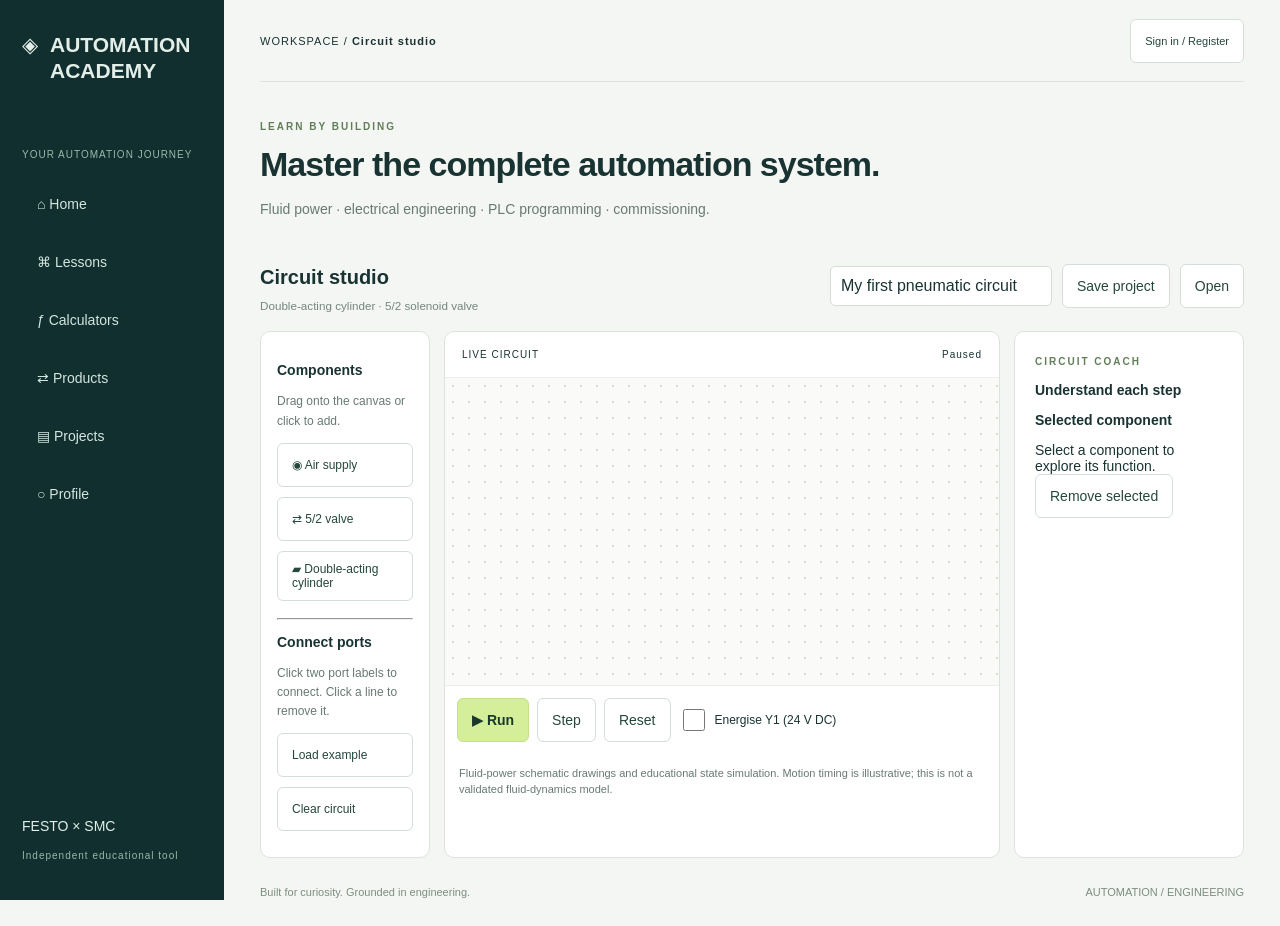
==== commit 6106c258: "Add V6 wiring challenges, virtual meter and practical engineering workshop" ====
--- a/web/index.html
+++ b/web/index.html
@@ -3,9 +3,9 @@
 <main><header><span>WORKSPACE / <b id="crumb">Circuit studio</b></span><button id="account">Sign in / Register</button></header><div class="intro"><span class="eyebrow">LEARN BY BUILDING</span><h1>Master the complete automation system.</h1><p>Fluid power · electrical engineering · PLC programming · commissioning.</p></div>
 <section id="dashboard" class="tab" hidden><div class="dashboard-hero"><span class="eyebrow">YOUR ENGINEERING WORKSPACE</span><h2>Build confidence.<br>One circuit at a time.</h2><p>Learn the principles, test your ideas and connect product knowledge to real applications.</p><button class="primary" data-go="studio">Build a circuit →</button><button class="primary" data-go="assembly">Build a panel →</button></div><details class="more-tools"><summary>More learning and design tools</summary><div class="discipline-links"><button data-go="paneldesign">V3 panel design</button><button data-go="standards">SANS / IEC review</button><button data-go="growth">Engineering mastery path</button><button data-go="sizing">Cylinder sizing &amp; airflow</button><button data-go="circuits">Complete circuit examples</button><button data-go="panels">Panel workshop</button><button class="primary" data-go="plc">CODESYS / PLC lab</button><button data-go="symbols">Engineering symbols</button><button data-go="learn">Advanced learning tracks</button></div></details><div class="dashboard-grid"><button class="dashboard-card" data-go="learn"><span>01 / LEARN</span><h3>Automation lessons</h3><p>Advanced fluid power, electrical control and CODESYS.</p><strong id="progressCount">0 / 5 lessons completed</strong></button><button class="dashboard-card" data-go="calculators"><span>02 / CALCULATE</span><h3>Size with understanding</h3><p>Cylinder force, hydraulic power and three-phase motors.</p><strong>Open force calculator →</strong></button><button class="dashboard-card" data-go="compare"><span>03 / COMPARE</span><h3>Festo ↔ SMC</h3><p>Compare datasheet evidence without guessing specifications.</p><strong>Product workbench →</strong></button><button class="dashboard-card" data-go="projects"><span>04 / CREATE</span><h3>Your project notebook</h3><p>Keep circuits, lesson progress and engineering notes together.</p><strong>Manage projects →</strong></button></div></section>
 <section id="studio" class="tab"><div class="toolbar"><div><h2>Circuit studio</h2><small>Double-acting cylinder · 5/2 solenoid valve</small></div><input id="projectName" maxlength="100" value="My first pneumatic circuit" aria-label="Project name"><button id="save">Save project</button><button id="load">Open</button></div><div class="studio-grid"><div class="panel palette"><h3>Components</h3><p>Drag onto the canvas or click to add.</p><button draggable="true" data-kind="supply">◉ Air supply</button><button draggable="true" data-kind="valve">⇄ 5/2 valve</button><button draggable="true" data-kind="cylinder">▰ Double-acting cylinder</button><hr><h3>Connect ports</h3><p>Click two port labels to connect. Click a line to remove it.</p><button id="example">Load example</button><button id="clear">Clear circuit</button></div><div class="panel canvas-wrap"><div class="canvas-label"><span>LIVE CIRCUIT</span><span id="state">Paused</span></div><svg id="canvas" viewBox="0 0 760 420" aria-label="Interactive pneumatic circuit"></svg><div class="controls"><div class="canvas-pan"><span>Move view</span><button id="panLeft" aria-label="Scroll circuit left">←</button><button id="panRight" aria-label="Scroll circuit right">→</button></div><button id="play" class="primary">▶ Run</button><button id="step">Step</button><button id="reset">Reset</button><label><input id="coil" type="checkbox"> Energise Y1 (24 V DC)</label></div><p class="disclaimer">Fluid-power schematic drawings and educational state simulation. Motion timing is illustrative; this is not a validated fluid-dynamics model.</p></div><div class="panel inspector"><span class="eyebrow">CIRCUIT COACH</span><h3>Understand each step</h3><div id="feedback"></div><h3>Selected component</h3><div id="details">Select a component to explore its function.</div><button id="remove">Remove selected</button></div></div></section>
-<section id="practical" class="tab" hidden></section><section id="practicalsize" class="tab" hidden></section><section id="assembly" class="tab" hidden></section><section id="paneldesign" class="tab" hidden></section><section id="standards" class="tab" hidden></section><section id="growth" class="tab" hidden></section><section id="sizing" class="tab" hidden></section><section id="circuits" class="tab" hidden></section><section id="panels" class="tab" hidden></section><section id="calculators" class="tab" hidden><div class="discipline-links"><button data-go="sizing">V2 cylinder / air worksheet</button><button data-go="panels">Panel pre-sizing</button></div><div class="panel calculator"><div><span class="eyebrow">ENGINEERING TOOLKIT</span><h2>Cylinder force calculator</h2><p>Theoretical force before friction, back pressure and other losses.</p></div><label>Pressure (bar)<input id="pressure" type="number" value="6" min="0" max="500" step="0.1"></label><label>Bore (mm)<input id="bore" type="number" value="32" min="1" max="500"></label><label>Rod (mm)<input id="rod" type="number" value="12" min="0" max="499"></label><div id="force"></div></div><div class="panel"><h3>How the calculation works</h3><p>F = p × A. Convert bar to N/mm² by multiplying by 0.1. Extension area = πD²/4. Retraction area = π(D² − d²)/4.</p><p>For 6 bar, a 32 mm bore and 12 mm rod: extension ≈ 482.5 N and retraction ≈ 414.7 N. These are theoretical forces. Friction, exhaust back pressure and other losses reduce usable force.</p></div><div class="advanced-calcs"><div class="panel"><span class="eyebrow">HYDRAULIC SYSTEM SIZING</span><h2>Power, force &amp; speed</h2><div class="engineering-fields"><label>Pressure drop (bar)<input id="hydP" type="number" value="150"></label><label>Pump flow (L/min)<input id="hydQ" type="number" value="20"></label><label>Bore (mm)<input id="hydB" type="number" value="50"></label><label>Rod (mm)<input id="hydR" type="number" value="25"></label><label>Overall efficiency (0–1)<input id="hydE" type="number" step="0.01" value="0.85"></label></div><div id="hydResult" class="result-box"></div><p>Ideal actuator force assumes negligible opposing chamber pressure/friction. v = Q/A, with Q converted from L/min to mm³/s. Pfluid = Δp × Q / 600 kW; Pshaft = Pfluid/η. Retraction cap-end return flow can exceed pump flow. This is steady sizing, not transient simulation.</p></div><div class="panel"><span class="eyebrow">ELECTRICAL ENGINEERING</span><h2>Three-phase motor current</h2><div class="engineering-fields"><label>Line voltage (V)<input id="motorV" type="number" value="400"></label><label>Shaft output (kW)<input id="motorP" type="number" value="7.5"></label><label>Power factor (0–1)<input id="motorPf" type="number" step="0.01" value="0.82"></label><label>Efficiency (0–1)<input id="motorE" type="number" step="0.01" value="0.90"></label></div><div id="motorResult" class="result-box"></div><p>Iline = Pshaft × 1000 / (√3 × Vline × PF × η). Balanced sinusoidal steady operation assumed. This does not select cables, overload settings, breakers or VFD input ratings. Confirm nameplate data and protection coordination.</p></div></div></section><section id="learn" class="tab" hidden><div class="panel"><span class="eyebrow">FROM SALES TO ENGINEERING</span><h2>Automation engineering curriculum</h2><details><summary>Foundation refresher (existing lessons)</summary><div id="lessons"></div></details><div class="track-filter"><label>Advanced discipline<select id="lessonTrack"><option>All disciplines</option><option>Pneumatics</option><option>Hydraulics</option><option>Electrical</option><option>PLC / CODESYS</option><option>Integration</option></select></label><span id="advancedProgress"></span></div><div id="advancedLessons"></div><label>Design and commissioning notebook<textarea id="advancedNotes" placeholder="Record assumptions, I/O mappings, state transitions, calculations and fault-injection evidence."></textarea></label><h3>Quick challenge</h3><p>With a 5/2 valve de-energised, this example connects port 1 → 2. Which cylinder chamber receives air?</p><button id="quizA">Cap end — cylinder extends</button><button id="quizB">Rod end — cylinder retracts</button><p id="quizResult"></p><label>My engineering notes<textarea id="notes" placeholder="Record observations and customer applications…"></textarea></label><p>Lesson progress and notes are included when you save a project.</p></div></section>
+<section id="mastery" class="tab" hidden></section><section id="practical" class="tab" hidden></section><section id="practicalsize" class="tab" hidden></section><section id="assembly" class="tab" hidden></section><section id="paneldesign" class="tab" hidden></section><section id="standards" class="tab" hidden></section><section id="growth" class="tab" hidden></section><section id="sizing" class="tab" hidden></section><section id="circuits" class="tab" hidden></section><section id="panels" class="tab" hidden></section><section id="calculators" class="tab" hidden><div class="discipline-links"><button data-go="sizing">V2 cylinder / air worksheet</button><button data-go="panels">Panel pre-sizing</button></div><div class="panel calculator"><div><span class="eyebrow">ENGINEERING TOOLKIT</span><h2>Cylinder force calculator</h2><p>Theoretical force before friction, back pressure and other losses.</p></div><label>Pressure (bar)<input id="pressure" type="number" value="6" min="0" max="500" step="0.1"></label><label>Bore (mm)<input id="bore" type="number" value="32" min="1" max="500"></label><label>Rod (mm)<input id="rod" type="number" value="12" min="0" max="499"></label><div id="force"></div></div><div class="panel"><h3>How the calculation works</h3><p>F = p × A. Convert bar to N/mm² by multiplying by 0.1. Extension area = πD²/4. Retraction area = π(D² − d²)/4.</p><p>For 6 bar, a 32 mm bore and 12 mm rod: extension ≈ 482.5 N and retraction ≈ 414.7 N. These are theoretical forces. Friction, exhaust back pressure and other losses reduce usable force.</p></div><div class="advanced-calcs"><div class="panel"><span class="eyebrow">HYDRAULIC SYSTEM SIZING</span><h2>Power, force &amp; speed</h2><div class="engineering-fields"><label>Pressure drop (bar)<input id="hydP" type="number" value="150"></label><label>Pump flow (L/min)<input id="hydQ" type="number" value="20"></label><label>Bore (mm)<input id="hydB" type="number" value="50"></label><label>Rod (mm)<input id="hydR" type="number" value="25"></label><label>Overall efficiency (0–1)<input id="hydE" type="number" step="0.01" value="0.85"></label></div><div id="hydResult" class="result-box"></div><p>Ideal actuator force assumes negligible opposing chamber pressure/friction. v = Q/A, with Q converted from L/min to mm³/s. Pfluid = Δp × Q / 600 kW; Pshaft = Pfluid/η. Retraction cap-end return flow can exceed pump flow. This is steady sizing, not transient simulation.</p></div><div class="panel"><span class="eyebrow">ELECTRICAL ENGINEERING</span><h2>Three-phase motor current</h2><div class="engineering-fields"><label>Line voltage (V)<input id="motorV" type="number" value="400"></label><label>Shaft output (kW)<input id="motorP" type="number" value="7.5"></label><label>Power factor (0–1)<input id="motorPf" type="number" step="0.01" value="0.82"></label><label>Efficiency (0–1)<input id="motorE" type="number" step="0.01" value="0.90"></label></div><div id="motorResult" class="result-box"></div><p>Iline = Pshaft × 1000 / (√3 × Vline × PF × η). Balanced sinusoidal steady operation assumed. This does not select cables, overload settings, breakers or VFD input ratings. Confirm nameplate data and protection coordination.</p></div></div></section><section id="learn" class="tab" hidden><div class="panel"><span class="eyebrow">FROM SALES TO ENGINEERING</span><h2>Automation engineering curriculum</h2><details><summary>Foundation refresher (existing lessons)</summary><div id="lessons"></div></details><div class="track-filter"><label>Advanced discipline<select id="lessonTrack"><option>All disciplines</option><option>Pneumatics</option><option>Hydraulics</option><option>Electrical</option><option>PLC / CODESYS</option><option>Integration</option></select></label><span id="advancedProgress"></span></div><div id="advancedLessons"></div><label>Design and commissioning notebook<textarea id="advancedNotes" placeholder="Record assumptions, I/O mappings, state transitions, calculations and fault-injection evidence."></textarea></label><h3>Quick challenge</h3><p>With a 5/2 valve de-energised, this example connects port 1 → 2. Which cylinder chamber receives air?</p><button id="quizA">Cap end — cylinder extends</button><button id="quizB">Rod end — cylinder retracts</button><p id="quizResult"></p><label>My engineering notes<textarea id="notes" placeholder="Record observations and customer applications…"></textarea></label><p>Lesson progress and notes are included when you save a project.</p></div></section>
 <section id="plc" class="tab" hidden><div class="panel"><span class="eyebrow">IEC 61131-3 / CODESYS WORKBENCH</span><h2>Ladder programming &amp; scan lab</h2><p>Edit rungs, compile, then step the program. Contacts use TRUE/FALSE tests; parallel branches mean OR and series contacts mean AND. Physical stop/overload inputs below are TRUE when healthy.</p><div id="plcExamplesHost"></div><div class="lab-inputs"><label><input type="checkbox" id="plcStart"> Start</label><label><input type="checkbox" id="plcStop" checked> Stop circuit healthy</label><label><input type="checkbox" id="plcOverload" checked> Overload healthy</label><label><input id="plcReset" type="checkbox"> Reset</label><label><input id="plcExtended" type="checkbox"> Extended</label><label><input id="plcRetracted" type="checkbox" checked> Retracted</label><label><input id="plcPressure" type="checkbox" checked> Pressure OK</label><label><input id="plcPart" type="checkbox"> Part present</label><label><input id="plcReverse" type="checkbox"> Reverse request</label><label>Scan (ms)<input id="scanMs" type="number" min="1" max="1000" value="100"></label></div><div id="rungEditor" class="rung-editor"></div><div class="lab-controls"><button id="addRung">Add rung</button><button id="compilePlc">Compile / reset runtime</button><button id="scanPlc" class="primary">Single scan</button><button id="runPlc">Run scans</button><button id="resetPlc">Reset example</button></div><p id="plcError" role="status"></p><div class="ladder-scroll"><svg id="ladder" viewBox="0 0 1100 600" aria-label="Ladder logic with live rung state"></svg></div><div id="plcTrace"></div><h3>Equivalent Structured Text</h3><p>Generated for CODESYS-style IEC boolean logic and TON instances. Paste declarations and implementation into a new standard PLC_PRG POU; map inputs separately. Download a fuller <a href="examples/AutomationCell.st" download>state-machine example</a>. Neither example has been compiled in CODESYS here.</p><pre id="stCode"></pre><p>Teaching runtime: boolean tags, AND/OR/NOT, COIL, SET, RESET and non-retentive TON only. It is not a general ST interpreter or a PLC emulator. Run advances one simulated scan every 100 ms of wall time; the configured scan interval controls simulated time. Green paths show the last executed scan. Inputs are sampled once per simulated scan; rungs execute top-to-bottom. The first TRUE call starts a timer at ET=0. Runtime state resets when you compile or load a project; your program and inputs are saved.</p><p>Ordinary PLC permissive logic is not a safety-rated stop function. There is no connection to machinery.</p></div></section>
 <section id="symbols" class="tab" hidden><div class="panel"><span class="eyebrow">READ THE SCHEMATIC</span><h2>Engineering symbol library</h2><label>Find a symbol<input id="symbolSearch" placeholder="Try valve, motor, contact or hydraulics"></label><p>Original vector drawings use conventional ISO 1219 fluid-power and IEC-style electrical/ladder notation. They replace decorative component icons in the studio and show state boxes, flow directions, actuation and contact logic. They are educational drawings, not a certified standards library or complete production CAD schematics.</p><div id="symbolLibrary" class="symbol-grid"></div><p>Reference standards: ISO 1219-1/-2, IEC 60617 and IEC 61131-3. Consult the applicable edition and project drawing conventions. Further reading: <a href="https://www.iso.org/" target="_blank" rel="noopener">ISO</a>, <a href="https://std.iec.ch/iec60617" target="_blank" rel="noopener">IEC symbol database</a>, <a href="https://content.helpme-codesys.com/" target="_blank" rel="noopener">CODESYS documentation</a>.</p></div></section><section id="compare" class="tab" hidden><div class="panel"><span class="eyebrow">EVIDENCE BEFORE EQUIVALENCE</span><h2>Festo ↔ SMC product workbench</h2><p>Upload a text datasheet excerpt or enter specifications from a PDF manually. Keep the original source reference. No catalogue specifications are prefilled or inferred.</p><div class="compare-grid" id="products"></div><button id="compareBtn" class="primary">Compare entered evidence</button><div id="comparison"></div><p class="disclaimer">Uploaded text is retained as reference only. These entries are user-supplied and are not independently verified. Verify selection with the manufacturer before purchase or installation.</p></div></section>
 <section id="projects" class="tab" hidden><div class="panel"><span class="eyebrow">YOUR ENGINEERING NOTEBOOK</span><h2>Projects &amp; saved notes</h2><p id="currentProject"></p><div class="project-actions"><button id="projectSave" class="primary">Save current workspace</button><button id="projectOpen">Open saved project</button><button data-go="studio">Edit circuit</button><button data-go="learn">Edit notes</button><button id="exportBackup">Export backup</button><label class="import-button">Import backup<input id="importBackup" type="file" accept=".json,application/json"></label></div><p>Saving includes your circuit, lesson progress, notes, calculator values and product evidence. An existing project with the same name is replaced.</p><label>Project name<input id="mobileProjectName" maxlength="100" aria-label="Saved project name"></label></div></section>
 <section id="profile" class="tab" hidden><div class="panel"><span class="eyebrow">YOUR ACCOUNT</span><h2>Profile &amp; connection</h2><p id="profileEmail">Exploring as a guest</p><p id="serverAddress"></p><p id="connectionStatus" role="status"></p><button id="profileLogin" class="primary">Sign in / Create account</button><button id="logout">Sign out</button><p>In the Android app, use Server settings in the top bar to change the backend address. Accounts and projects belong to that server. The server must be reachable to save or load.</p><p>Keep your engineering notes in a saved project before closing the app. This version does not synchronise offline edits.</p></div></section><footer>Built for curiosity. Grounded in engineering. <span>AUTOMATION / ENGINEERING</span></footer></main>
-<dialog id="auth"><form id="authForm"><h2>Welcome to your workspace</h2><label>Email<input id="email" type="email" required autocomplete="username"></label><label>Password<input id="password" type="password" minlength="12" maxlength="256" required autocomplete="current-password"></label><p>Use at least 12 characters.</p><button type="submit" class="primary">Sign in</button><button type="button" id="register">Create account</button><button type="button" id="closeAuth">Close</button><p id="authError"></p></form></dialog><div id="toast" role="status"></div><script src="model.js"></script><script src="automation-model.js"></script><script src="curriculum.js"></script><script src="symbols.js"></script><script src="design-model.js"></script><script src="version2-data.js"></script><script src="build-model.js"></script><script src="build-templates.js"></script><script src="practical-model.js"></script><script src="practical-parts.js"></script><script src="assembly-model.js"></script><script src="app.js"></script><script src="advanced.js"></script><script src="backup.js"></script><script src="panel-model.js"></script><script src="version3-data.js"></script><script src="version2.js"></script><script src="version3.js"></script><script src="build-studio.js"></script><script src="practical-studio.js"></script></body></html>
+<dialog id="auth"><form id="authForm"><h2>Welcome to your workspace</h2><label>Email<input id="email" type="email" required autocomplete="username"></label><label>Password<input id="password" type="password" minlength="12" maxlength="256" required autocomplete="current-password"></label><p>Use at least 12 characters.</p><button type="submit" class="primary">Sign in</button><button type="button" id="register">Create account</button><button type="button" id="closeAuth">Close</button><p id="authError"></p></form></dialog><div id="toast" role="status"></div><script src="model.js"></script><script src="automation-model.js"></script><script src="curriculum.js"></script><script src="symbols.js"></script><script src="design-model.js"></script><script src="version2-data.js"></script><script src="build-model.js"></script><script src="build-templates.js"></script><script src="practical-model.js"></script><script src="mastery-model.js"></script><script src="practical-parts.js"></script><script src="assembly-model.js"></script><script src="app.js"></script><script src="advanced.js"></script><script src="backup.js"></script><script src="panel-model.js"></script><script src="version3-data.js"></script><script src="version2.js"></script><script src="version3.js"></script><script src="build-studio.js"></script><script src="practical-studio.js"></script><script src="mastery-studio.js"></script></body></html>
--- a/web/style.css
+++ b/web/style.css
@@ -22,3 +22,6 @@
 .build-start{display:flex;gap:8px;align-items:end;flex-wrap:wrap;margin:14px 0}.build-start label{max-width:100%;flex:1;min-width:140px}.build-start button{flex:0 1 auto}.build-actions{display:flex;gap:8px;flex-wrap:wrap;margin:12px 0}.build-actions button{flex:1 1 110px}.more-tools{margin:18px 0}.more-tools>summary{cursor:pointer;padding:12px;background:#eaf1df;border-radius:8px;font-weight:bold}.broad-studio .studio-grid{grid-template-columns:210px minmax(0,1fr) 220px}.broad-studio .palette{max-height:740px;overflow:auto}.broad-studio .palette>input,.broad-studio .palette>select{width:100%;margin-bottom:10px}.broad-studio .palette p{font-size:11px}.broad-studio .canvas-wrap{overflow:auto;max-height:740px;position:relative}.broad-studio .canvas-label,.broad-studio .controls{position:sticky;left:0;width:100%;background:white;z-index:2}.broad-studio .canvas-label{top:0}.broad-studio .controls{bottom:0}.broad-studio #canvas{max-width:none;touch-action:none}.broad-studio .disclaimer{position:sticky;left:0;background:white}.part-choice{display:flex!important;flex-direction:column;gap:6px;text-align:center!important;font-size:11px!important;width:100%;min-height:84px;padding:8px!important}.part-choice svg{height:50px!important;max-width:100%;width:100%!important}.part-block{display:grid;place-items:center;background:#dce9d3;border:1px solid #99ae86;border-radius:6px;min-height:42px;font-weight:bold}.studio-view-tools{display:flex;gap:6px;align-items:center;flex-wrap:wrap;width:100%}.studio-view-tools label{display:flex;align-items:center;gap:8px}.broad-studio .canvas-pan{display:none!important}.broad-studio svg text{font-size:12px}.broad-studio .port text{font-size:9px;pointer-events:none}.easy-panel-grid{display:grid;grid-template-columns:180px minmax(0,1fr) 230px;gap:16px;margin:20px 0}.easy-parts{border:1px solid #d7dfcf;padding:12px;border-radius:8px;max-height:760px;overflow:auto}.easy-parts input{width:100%;margin-bottom:12px}.panel-part-choice{display:flex;flex-direction:column;gap:5px;text-align:left;width:100%;margin:7px 0;padding:10px;font-size:12px}.device-chip{background:#dbe6d0;padding:8px;border-radius:4px;font-size:10px;font-weight:bold;letter-spacing:1px}.easy-board-main{min-width:0}.easy-board-scroll{border:1px solid #c8d4be;border-radius:8px;overflow:auto;max-height:760px;max-width:100%;background:#f1f4ed}.easy-board-scroll svg{max-width:none;background:#f1f4ed;touch-action:none}.easy-board-scroll [data-panel-device]{cursor:grab}.easy-board-scroll [data-panel-port]{cursor:crosshair}.easy-board-scroll svg text{font:11px Arial}.easy-panel-inspector{border:1px solid #d7dfcf;padding:14px;border-radius:8px;min-width:0}.terminal-choice{display:block;margin:8px 0;width:100%;text-align:left;font-size:12px}.easy-panel-grid details>summary{cursor:pointer;font-weight:bold;padding:10px 0}.easy-panel-grid details label{margin:8px 0}.connection-row{display:flex;gap:12px;align-items:center;padding:8px 0;border-bottom:1px solid #dce3d5;overflow-wrap:anywhere}.connection-row span{flex:1}.broad-studio button:disabled{opacity:.5;cursor:default}@media(max-width:1200px){.broad-studio .studio-grid{grid-template-columns:180px minmax(0,1fr)}.broad-studio .inspector{grid-column:1/-1}.easy-panel-grid{grid-template-columns:160px minmax(0,1fr)}.easy-panel-inspector{grid-column:1/-1}}@media(max-width:760px){.broad-studio .studio-grid{display:block}.broad-studio .palette{max-height:320px;display:block}.broad-studio #studioParts{display:grid;grid-template-columns:repeat(2,minmax(0,1fr));gap:8px}.broad-studio .palette button{min-width:0;margin:0}.broad-studio .canvas-wrap{max-height:620px}.broad-studio .canvas-label,.broad-studio .controls,.broad-studio .disclaimer{width:calc(100vw - 34px)}.broad-studio .controls button{flex:1}.studio-view-tools label{width:100%}.easy-panel-grid{display:block}.easy-parts{max-height:300px;margin:12px 0}.easy-parts>div{display:grid;grid-template-columns:repeat(2,minmax(0,1fr));gap:8px}.panel-part-choice{margin:0;min-width:0}.easy-board-scroll{max-height:580px}.easy-panel-inspector{margin-top:14px}.build-start button{flex:1 1 110px}.build-start label{flex-basis:100%}.broad-studio .inspector{margin-top:14px}.hero .primary{margin:5px}.connection-row{font-size:12px}}
 /* V5 guided practical workbench */
 .v5-grid{display:grid;grid-template-columns:minmax(0,1fr) 290px;gap:18px;margin:18px 0}.v5-drawing{overflow:auto;max-height:760px;border:1px solid var(--line,#b9c8bb);border-radius:10px;background:#f3f5ee}.v5-drawing svg{display:block;width:960px;height:890px;max-width:none;touch-action:pan-x pan-y}.v5-coach{background:#f0f4e9;padding:18px;border-radius:12px}.v5-coach label,.v5-coach select{display:block;width:100%;margin-bottom:12px}.v5-coach button{margin:5px 0;width:100%}.v5-scope{padding:12px 16px;border-left:4px solid #b78d42;background:#faf4df}.v5-control-panel{display:flex;flex-wrap:wrap;gap:12px;padding:18px;background:#e7eddf;border-radius:12px}.v5-toggle{display:flex;align-items:center;gap:8px;min-height:44px}.v5-toggle input{width:22px;height:22px}.v5-table-wrap{overflow-x:auto}.v5-table-wrap table{width:100%;border-collapse:collapse;font-size:13px}.v5-table-wrap td,.v5-table-wrap th{text-align:left;padding:10px;border-bottom:1px solid #ced7c9}.v5-table-wrap td{min-width:90px}.v5-table-wrap td:nth-child(3){min-width:200px}#v5Status,#v5CylinderResult{padding:15px;background:#edf3e3;border-radius:9px;margin:14px 0}#v5HomeActions{margin-top:16px}#v5HomeWiring{background:#365b49;color:white}.v5-coach p{line-height:1.6}.v5-control-panel button{min-height:44px}@media(max-width:1000px){.v5-grid{grid-template-columns:minmax(0,1fr)}.v5-coach{order:-1}.v5-drawing{max-height:550px}.v5-coach select{max-width:100%}}@media(max-width:600px){.v5-control-panel{padding:12px;gap:8px}.v5-control-panel button{flex:1 1 140px}.v5-toggle{flex:1 1 180px}.v5-scope{font-size:13px}.v5-grid{gap:12px}}
+/* V6 practice and field evidence */
+.v6-menu{display:grid;grid-template-columns:repeat(3,minmax(0,1fr));gap:12px;margin:20px 0}.v6-menu button{min-height:64px;text-align:left}.v6-section{border-top:1px solid #c8d5c7;padding-top:18px;margin-top:20px}.v6-section[hidden]{display:none}#v6Practice,#v6Meter{padding:16px;margin:12px 0;background:#f1f5eb;border:1px solid #c6d3bf;border-radius:10px}#v6Practice summary,#v6Meter summary{font-weight:700;cursor:pointer;min-height:30px}#v6MeterResult{display:block;font-family:monospace;font-size:20px;padding:16px;background:#16382f;color:#e3f5ae;border-radius:8px;margin:12px 0}.v6-log{max-height:180px;overflow:auto;font-size:13px}.v6-log p{border-bottom:1px solid #d6dfce;padding-bottom:8px}.v6-track{height:100px;overflow:hidden;background:#e4eadc;border:2px solid #78927d;border-radius:9px;padding:24px 10px;margin:18px 0}.v6-piston{width:25%;height:45px;background:#426c55;color:white;border-right:12px solid #a8bbaa;text-align:center;padding:12px;transition:transform .1s linear}.v6-photos{display:grid;grid-template-columns:repeat(3,minmax(0,1fr));gap:14px}.v6-photos figure{margin:0;min-width:0}.v6-photos img{width:100%;max-height:220px;object-fit:contain;background:#e6eadd}.v6-photos figcaption{overflow-wrap:anywhere;font-size:13px}.v6-project{padding:15px 0;border-top:1px solid #c7d4c1}.v6-project label{display:block;margin:15px 0}.v6-project textarea{width:100%}.v6-section table input{min-width:120px}.v6-section table select{min-width:130px}#v6MotionResult,#v6TerminalResult,#v6PracticeResult{padding:12px;margin:12px 0;background:#e7eddf;border-radius:8px;overflow-wrap:anywhere}@media(max-width:800px){.v6-menu{grid-template-columns:repeat(2,minmax(0,1fr))}.v6-photos{grid-template-columns:1fr 1fr}}@media(max-width:500px){.v6-menu,.v6-photos{grid-template-columns:1fr}#v6MeterResult{font-size:16px}.v6-section input{max-width:100%}}
+#mastery .field-grid,#v6Meter .field-grid{display:grid;grid-template-columns:repeat(3,minmax(0,1fr));gap:16px}#mastery .field-grid label,#v6Meter .field-grid label{min-width:0}#mastery .field-grid input,#mastery .field-grid select,#v6Meter .field-grid select{width:100%}@media(max-width:900px){#mastery .field-grid,#v6Meter .field-grid{grid-template-columns:repeat(2,minmax(0,1fr))}}@media(max-width:600px){#mastery .field-grid,#v6Meter .field-grid{grid-template-columns:1fr}}
